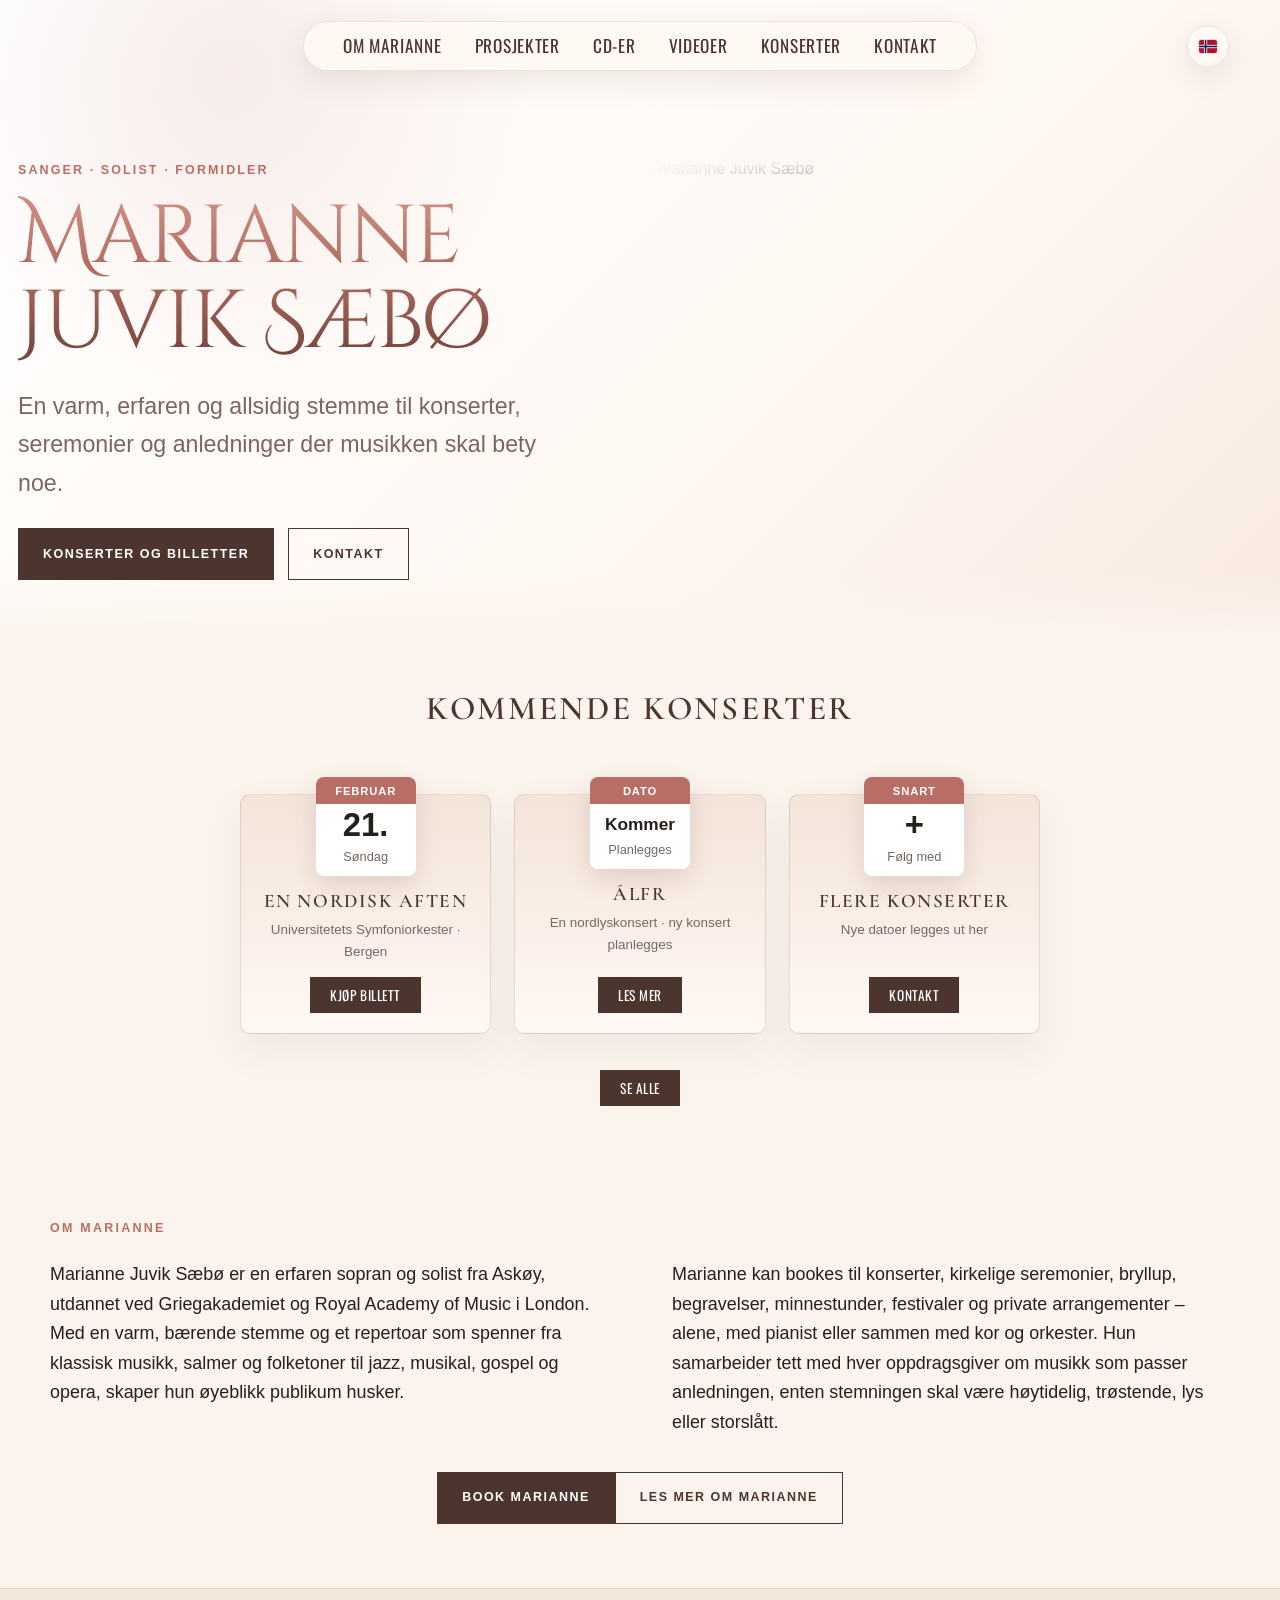
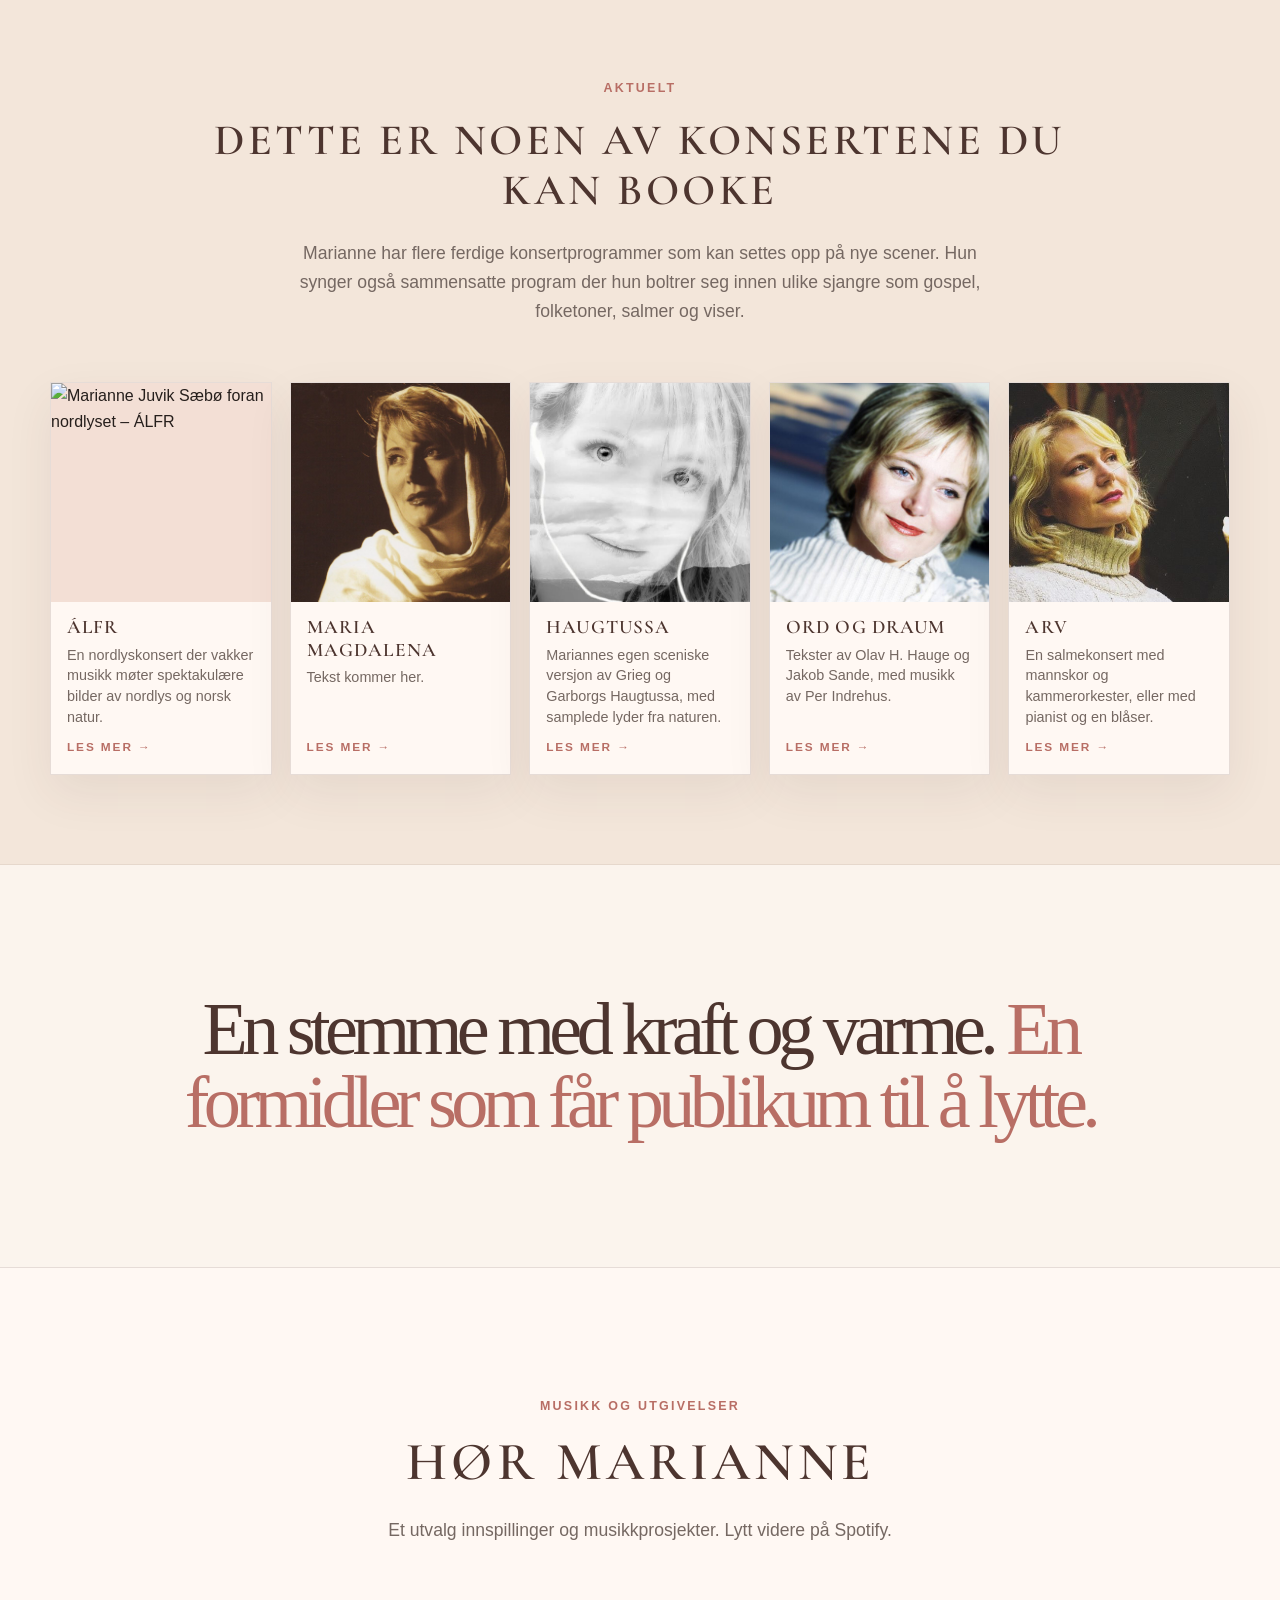
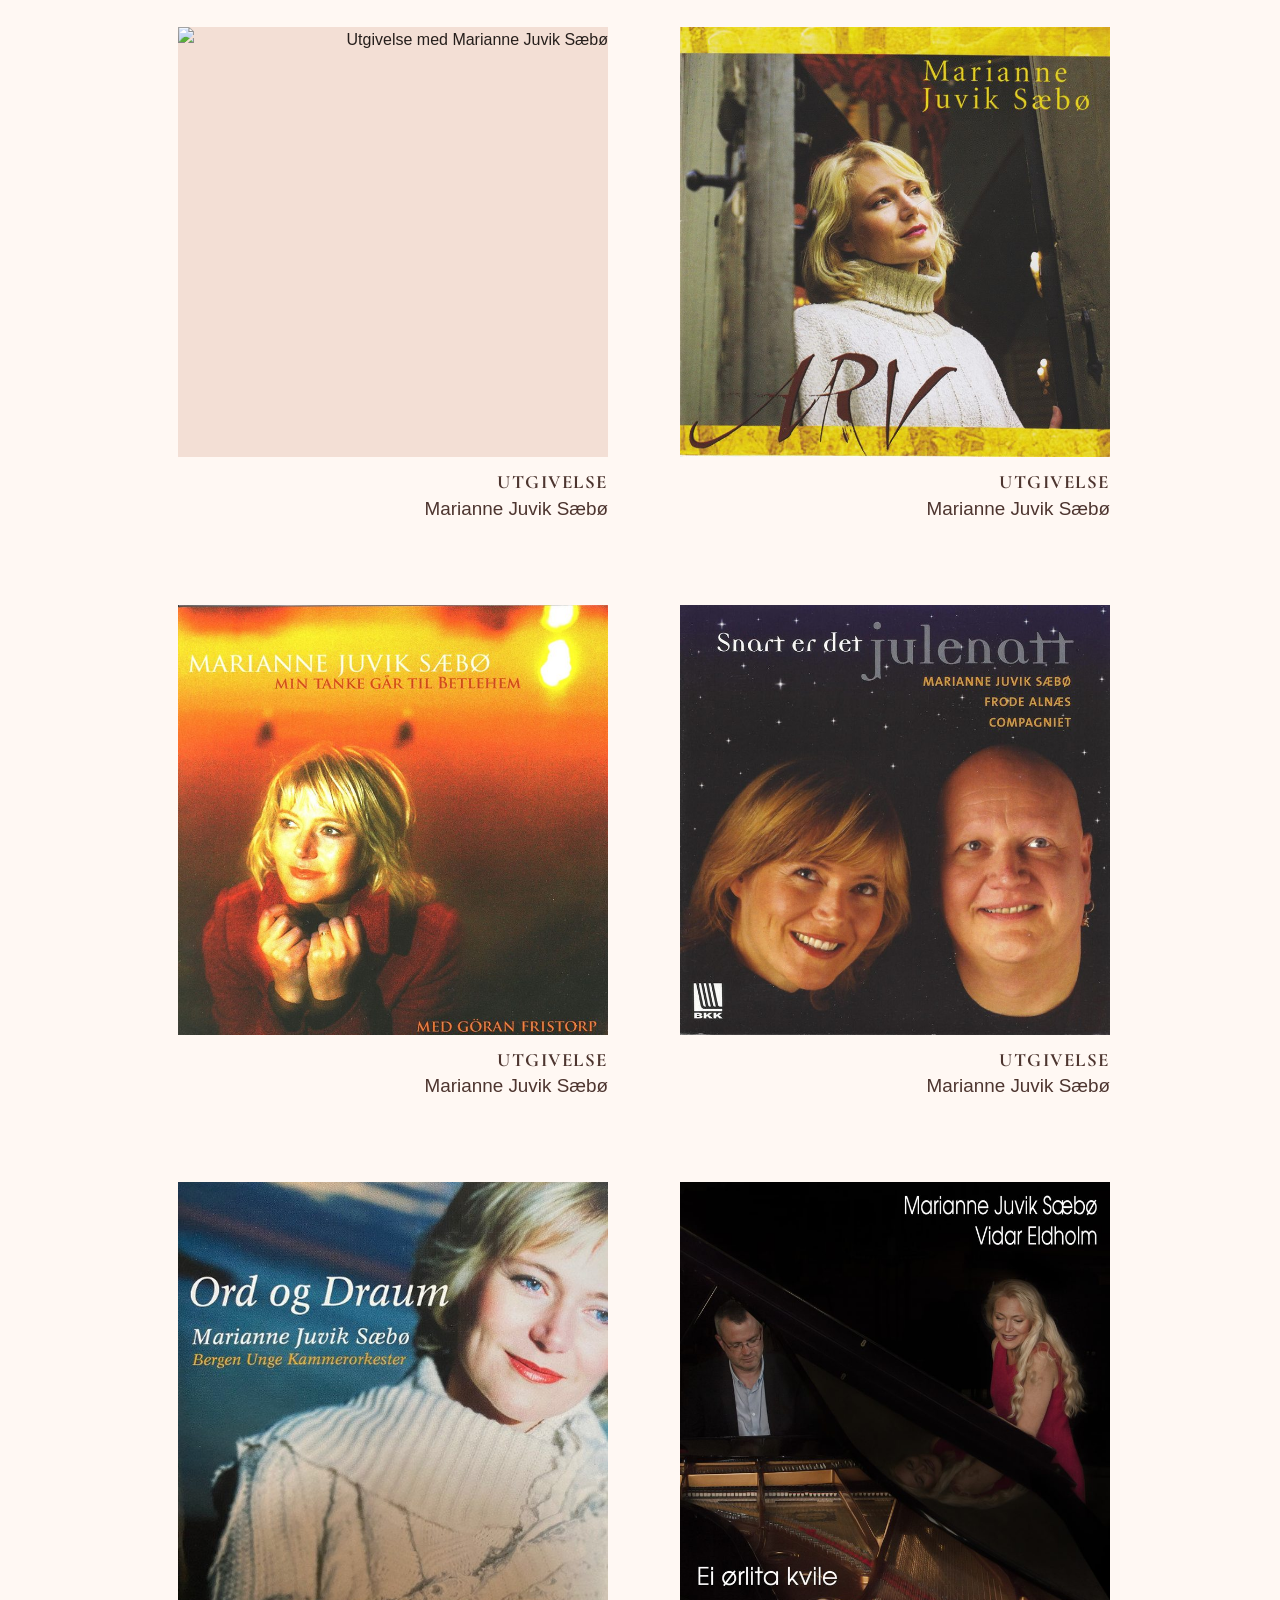
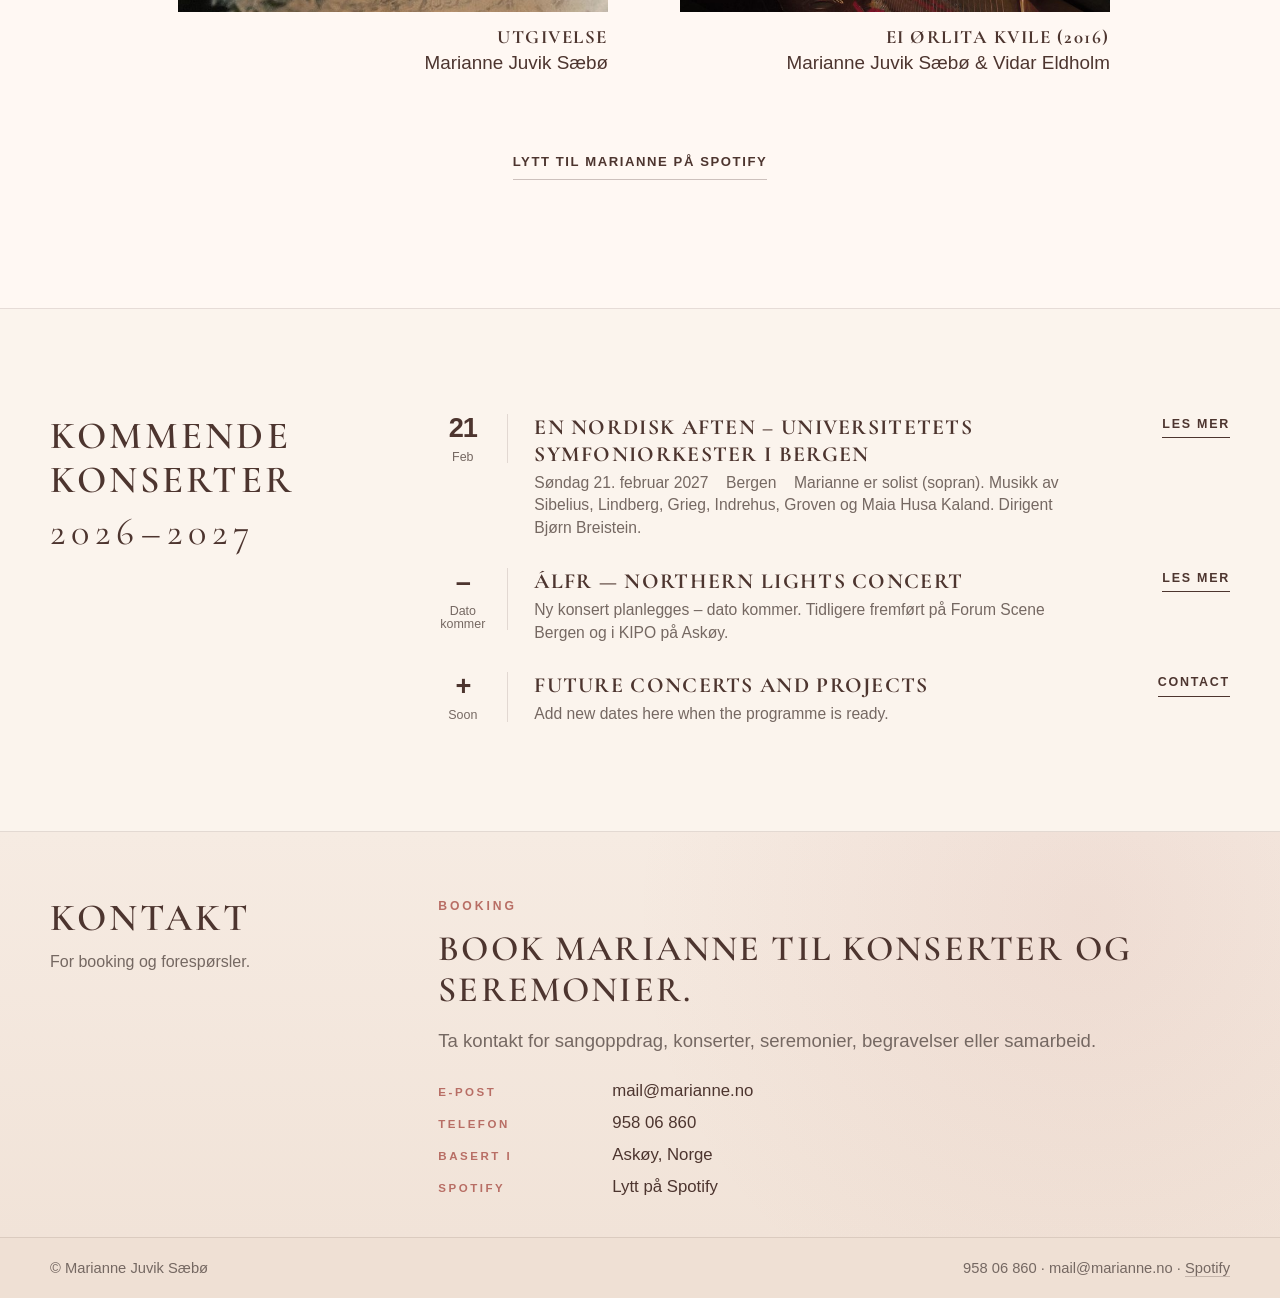
==== index.html @ 9107b919 "Litt tykkere overskrifter Co-Authored-By: Claude Opus 5.5 <noreply@anthropic.com>" ====
<!doctype html>

<html lang="no">
<head>
  <meta charset="utf-8">
  <meta name="viewport" content="width=device-width, initial-scale=1">
  <title>Marianne Juvik Sæbø | Sanger og solist</title>
  <meta name="description" content="Marianne Juvik Sæbø – sanger, solist og formidler. Book Marianne til konsert, seremoni, bryllup, minnestund, festival og høytidelige arrangementer.">
  <link rel="canonical" href="https://camillasharkestad.github.io/nordlyskonsert-main/">
  <link rel="icon" href="favicon.svg?v=2" type="image/svg+xml">
  <link rel="apple-touch-icon" href="https://res.cloudinary.com/ddr47lhck/image/upload/c_thumb,g_face,z_0.8,w_180,h_180,f_png/v1781169224/marianne_skwzxk.png">

  <meta property="og:type" content="website">
  <meta property="og:site_name" content="Marianne Juvik Sæbø">
  <meta property="og:locale" content="nb_NO">
  <meta property="og:title" content="Marianne Juvik Sæbø | Sanger og solist">
  <meta property="og:description" content="Sanger, solist og formidler. Book Marianne til konsert, seremoni, bryllup, minnestund, festival og høytidelige arrangementer.">
  <meta property="og:url" content="https://camillasharkestad.github.io/nordlyskonsert-main/">
  <meta property="og:image" content="https://res.cloudinary.com/ddr47lhck/image/upload/c_fill,g_face,w_1200,h_630,f_jpg,q_auto/v1781169224/marianne_skwzxk.png">
  <meta property="og:image:width" content="1200">
  <meta property="og:image:height" content="630">
  <meta property="og:image:alt" content="Marianne Juvik Sæbø">
  <meta name="twitter:card" content="summary_large_image">
  <meta name="twitter:title" content="Marianne Juvik Sæbø | Sanger og solist">
  <meta name="twitter:description" content="Sanger, solist og formidler. Book Marianne til konsert, seremoni, bryllup, minnestund, festival og høytidelige arrangementer.">
  <meta name="twitter:image" content="https://res.cloudinary.com/ddr47lhck/image/upload/c_fill,g_face,w_1200,h_630,f_jpg,q_auto/v1781169224/marianne_skwzxk.png">

  <link rel="preconnect" href="https://fonts.googleapis.com">
  <link rel="preconnect" href="https://fonts.gstatic.com" crossorigin>
  <link href="https://fonts.googleapis.com/css2?family=Cinzel+Decorative:wght@400;700&family=Cormorant+Garamond:wght@600;700&family=Oswald:wght@400;500&display=swap" rel="stylesheet">
  <link rel="stylesheet" href="om-marianne.css?v=20261017b">

  <script>
    try {
      if (sessionStorage.getItem("splash-seen")) {
        document.documentElement.classList.add("no-splash");
      } else {
        sessionStorage.setItem("splash-seen", "1");
      }
    } catch (error) {}
  </script>
</head>

<body>
  <div class="splash" aria-hidden="true">
    <div class="splash-inner">
      <div class="splash-name">Marianne Juvik Sæbø</div>
      <span class="splash-line"></span>
      <div class="splash-sub" data-i18n="splash.sub">Offisiell nettside</div>
    </div>
  </div>
  <header class="site-header">
    <input type="checkbox" id="menu-toggle" class="menu-toggle">

    <label for="menu-toggle" class="menu-button" aria-label="Åpne og lukk meny" data-i18n-attr="aria-label:menu.label">
      <span></span>
      <span></span>
      <span></span>
    </label>

    <a href="#om-marianne" class="mobile-logo">Marianne</a>
    <a href="#om-marianne" class="brand">Marianne Juvik Sæbø</a>

    <nav class="site-nav" aria-label="Hovedmeny">
      <a href="om-marianne.html" data-i18n="nav.about">Om Marianne</a>
      <a href="prosjekter.html" data-i18n="nav.projects">Prosjekter</a>
      <a href="#cd" data-i18n="nav.cds">CD-er</a>
      <a href="om-marianne.html#video" data-i18n="nav.videos">Videoer</a>
      <a href="#konserter" data-i18n="nav.concerts">Konserter</a>
      <a href="#booking" data-i18n="nav.contact">Kontakt</a>
      <div class="lang-switch" data-lang-switch></div>
    </nav>
  </header>

  <main>
    <section class="hero" id="om-marianne" aria-label="Banner med Marianne Juvik Sæbø">
      <div class="hero-inner">
        <div class="hero-content">
          <div class="eyebrow" data-i18n="hero.kicker">Sanger · solist · formidler</div>

      <h1>Marianne Juvik Sæbø</h1>

      <p class="hero-lead" data-i18n="hero.lead">
        En varm, erfaren og allsidig stemme til konserter, seremonier og anledninger der musikken skal bety noe.
      </p>

      <div class="hero-actions">
        <a class="button primary" href="#konserter" data-i18n="hero.cta1">Konserter og billetter</a>
        <a class="button" href="#booking" data-i18n="hero.cta2">Kontakt</a>
      </div>
    </div>

    <div class="hero-image hero-image-banner">
      <img
        src="https://res.cloudinary.com/ddr47lhck/image/upload/f_auto,q_auto,w_1400/v1781169224/marianne_skwzxk.png"
        width="1400"
        height="932"
        fetchpriority="high"
        alt="Marianne Juvik Sæbø">
    </div>
  </div>
</section>

<section class="upcoming" id="kommende" aria-labelledby="upcoming-title">
  <div class="wrap">
    <h2 class="upcoming-title" id="upcoming-title" data-i18n="upcoming.title">Kommende konserter</h2>

    <div class="upcoming-grid">
      <article class="upcoming-card">
        <div class="upcoming-date">
          <span class="upcoming-month" data-i18n="upcoming.c1.month">Februar</span>
          <span class="upcoming-day">21.</span>
          <span class="upcoming-weekday" data-i18n="upcoming.c1.weekday">Søndag</span>
        </div>
        <h3 data-i18n="upcoming.c1.title">En nordisk aften</h3>
        <p data-i18n="upcoming.c1.place">Universitetets Symfoniorkester · Bergen</p>
        <a class="upcoming-button" href="https://www.uso-bergen.no/usoMainP.htm" target="_blank" rel="noopener" data-i18n="upcoming.c1.cta">Kjøp billett</a>
      </article>

      <article class="upcoming-card">
        <div class="upcoming-date">
          <span class="upcoming-month" data-i18n="upcoming.c2.month">Dato</span>
          <span class="upcoming-day upcoming-day-text" data-i18n="upcoming.c2.day">Kommer</span>
          <span class="upcoming-weekday" data-i18n="upcoming.c2.weekday">Planlegges</span>
        </div>
        <h3>ÁLFR</h3>
        <p data-i18n="upcoming.c2.place">En nordlyskonsert · ny konsert planlegges</p>
        <a class="upcoming-button" href="alfr.html" data-i18n="upcoming.c2.cta">Les mer</a>
      </article>

      <article class="upcoming-card">
        <div class="upcoming-date">
          <span class="upcoming-month" data-i18n="upcoming.c3.month">Snart</span>
          <span class="upcoming-day">+</span>
          <span class="upcoming-weekday" data-i18n="upcoming.c3.weekday">Følg med</span>
        </div>
        <h3 data-i18n="upcoming.c3.title">Flere konserter</h3>
        <p data-i18n="upcoming.c3.place">Nye datoer legges ut her</p>
        <a class="upcoming-button" href="#booking" data-i18n="upcoming.c3.cta">Kontakt</a>
      </article>
    </div>

    <div class="upcoming-actions">
      <a class="upcoming-button" href="#konserter" data-i18n="upcoming.all">Se alle</a>
    </div>
  </div>
</section>

<section class="intro" id="om">
  <div class="wrap">
    <div class="section-label" data-i18n="intro.kicker">Om Marianne</div>

    <div class="intro-grid">
      <div class="intro-text">
        <p data-i18n="intro.p1">
          Marianne Juvik Sæbø er en erfaren sopran og solist fra Askøy, utdannet ved Griegakademiet og Royal Academy of Music i London. Med en varm, bærende stemme og et repertoar som spenner fra klassisk musikk, salmer og folketoner til jazz, musikal, gospel og opera, skaper hun øyeblikk publikum husker.
        </p>
      </div>

      <div class="intro-text">
        <p data-i18n="intro.p2">
          Marianne kan bookes til konserter, kirkelige seremonier, bryllup, begravelser, minnestunder, festivaler og private arrangementer – alene, med pianist eller sammen med kor og orkester. Hun samarbeider tett med hver oppdragsgiver om musikk som passer anledningen, enten stemningen skal være høytidelig, trøstende, lys eller storslått.
        </p>
      </div>
    </div>

    <div class="intro-actions">
      <a class="button primary" href="#booking" data-i18n="intro.cta1">Book Marianne</a>
      <a class="button" href="om-marianne.html" data-i18n="intro.cta2">Les mer om Marianne</a>
    </div>
  </div>
</section>

<section class="aktuelt" id="aktuelt">
  <div class="wrap">
    <div class="section-head program-head">
      <div class="section-label" data-i18n="aktuelt.kicker">Aktuelt</div>
      <h2 data-i18n="programs.title">Dette er noen av konsertene du kan booke</h2>
      <p class="section-subtitle" data-i18n="programs.lead">
        Marianne har flere ferdige konsertprogrammer som kan settes opp på nye scener. Hun synger også sammensatte program der hun boltrer seg innen ulike sjangre som gospel, folketoner, salmer og viser.
      </p>
    </div>

    <div class="program-grid">
      <a class="program-card" href="alfr.html">
        <img src="https://res.cloudinary.com/ddr47lhck/image/upload/f_auto,q_auto,c_fill,g_auto,w_800,h_800/v1781020486/marianne_nluage.jpg" width="800" height="800" loading="lazy" decoding="async" alt="Marianne Juvik Sæbø foran nordlyset – ÁLFR">
        <span class="program-card-body">
          <span class="program-card-title">ÁLFR</span>
          <span class="program-card-text" data-i18n="programs.alfr">En nordlyskonsert der vakker musikk møter spektakulære bilder av nordlys og norsk natur.</span>
          <span class="program-card-more" data-i18n="programs.more">Les mer</span>
        </span>
      </a>
      <a class="program-card" href="maria-magdalena.html">
        <img src="images/program/maria-magdalena.jpg" width="900" height="900" loading="lazy" decoding="async" alt="Marianne Juvik Sæbø – Maria Magdalena">
        <span class="program-card-body">
          <span class="program-card-title">Maria Magdalena</span>
          <span class="program-card-text" data-i18n="programs.mm">Tekst kommer her.</span>
          <span class="program-card-more" data-i18n="programs.more">Les mer</span>
        </span>
      </a>

      <a class="program-card" href="haugtussa.html">
        <img src="images/program/haugtussa.jpg" width="567" height="567" loading="lazy" decoding="async" alt="Marianne Juvik Sæbø – Haugtussa">
        <span class="program-card-body">
          <span class="program-card-title">Haugtussa</span>
          <span class="program-card-text" data-i18n="programs.ht">Mariannes egen sceniske versjon av Grieg og Garborgs Haugtussa, med samplede lyder fra naturen.</span>
          <span class="program-card-more" data-i18n="programs.more">Les mer</span>
        </span>
      </a>

      <a class="program-card" href="ord-og-draum.html">
        <img src="images/program/ord-og-draum.jpg" width="576" height="576" loading="lazy" decoding="async" alt="Marianne Juvik Sæbø – Ord og Draum">
        <span class="program-card-body">
          <span class="program-card-title">Ord og Draum</span>
          <span class="program-card-text" data-i18n="programs.od">Tekster av Olav H. Hauge og Jakob Sande, med musikk av Per Indrehus.</span>
          <span class="program-card-more" data-i18n="programs.more">Les mer</span>
        </span>
      </a>

      <a class="program-card" href="arv.html">
        <img src="images/program/arv.jpg" width="424" height="424" loading="lazy" decoding="async" alt="Marianne Juvik Sæbø – Arv">
        <span class="program-card-body">
          <span class="program-card-title">Arv</span>
          <span class="program-card-text" data-i18n="programs.arv">En salmekonsert med mannskor og kammerorkester, eller med pianist og en blåser.</span>
          <span class="program-card-more" data-i18n="programs.more">Les mer</span>
        </span>
      </a>
    </div>
  </div>
</section>

<section class="quote">
  <div class="wrap">
    <p class="quote-text scroll-fade" data-i18n="quote.text" data-i18n-html>
      En stemme med kraft og varme. <span>En formidler som får publikum til å lytte.</span>
    </p>
  </div>
</section>

<section class="music-section" id="musikk">
  <div class="wrap">
    <div class="section-head">
      <div class="section-label" data-i18n="music.kicker">Musikk og utgivelser</div>
      <h2 data-i18n="music.title">Hør Marianne</h2>
      <p class="section-subtitle" data-i18n="music.lead">
        Et utvalg innspillinger og musikkprosjekter. Lytt videre på Spotify.
      </p>
    </div>

    <div class="album-grid" id="cd">
      <article class="album-card">
        <img
          src="https://res.cloudinary.com/ddr47lhck/image/upload/f_auto,q_auto,w_800/v1781350875/1900x1900-000000-80-0-0_x64pbw.jpg"
          width="800"
          height="800"
          loading="lazy"
          decoding="async"
          alt="Utgivelse med Marianne Juvik Sæbø">
        <h3 data-i18n="album.title">Utgivelse</h3>
        <p>Marianne Juvik Sæbø</p>
      </article>


      <article class="album-card">
        <img
          src="images/album-arv.jpg"
          width="800"
          height="800"
          loading="lazy"
          decoding="async"
          alt="Utgivelse med Marianne Juvik Sæbø">
        <h3 data-i18n="album.title">Utgivelse</h3>
        <p>Marianne Juvik Sæbø</p>
      </article>

      <article class="album-card">
        <img
          src="images/album-min-tanke-gar-til-betlehem.jpg"
          width="800"
          height="800"
          loading="lazy"
          decoding="async"
          alt="Utgivelse med Marianne Juvik Sæbø">
        <h3 data-i18n="album.title">Utgivelse</h3>
        <p>Marianne Juvik Sæbø</p>
      </article>

      <article class="album-card">
        <img
          src="images/album-snart-er-det-julenatt.jpg"
          width="800"
          height="800"
          loading="lazy"
          decoding="async"
          alt="Utgivelse med Marianne Juvik Sæbø">
        <h3 data-i18n="album.title">Utgivelse</h3>
        <p>Marianne Juvik Sæbø</p>
      </article>

      <article class="album-card">
        <img
          src="images/album-ord-og-draum.jpg"
          width="590"
          height="599"
          loading="lazy"
          decoding="async"
          alt="Utgivelse med Marianne Juvik Sæbø">
        <h3 data-i18n="album.title">Utgivelse</h3>
        <p>Marianne Juvik Sæbø</p>
      </article>

      <article class="album-card">
        <img
          src="images/album-ei-orlita-kvile.jpg"
          width="800"
          height="800"
          loading="lazy"
          decoding="async"
          alt="Albumomslag: Ei ørlita kvile – Marianne Juvik Sæbø og Vidar Eldholm">
        <h3>Ei ørlita kvile (2016)</h3>
        <p>Marianne Juvik Sæbø &amp; Vidar Eldholm</p>
      </article>
    </div>

    <div class="music-actions">
      <a class="listen-link" href="https://open.spotify.com/artist/4wa090fi4INwSp9NUM6Z8h" target="_blank" rel="noopener" data-i18n="music.cta">
        Lytt til Marianne på Spotify
      </a>
    </div>
  </div>
</section>

<section class="concerts" id="konserter">
  <div class="wrap concerts-layout">
    <div class="concerts-heading">
      <h2 data-i18n="concerts.title" data-i18n-html>
        Kommende konserter
        <span>2026–2027</span>
      </h2>
    </div>

    <div class="event-list" aria-label="Konsertliste">
      <article class="event-item">
        <div class="event-date-box">
          <span>21</span>
          <small data-i18n="event3.month">Feb</small>
        </div>

        <div class="event-info">
          <h3 data-i18n="event3.title">En nordisk aften – Universitetets Symfoniorkester i Bergen</h3>
          <p data-i18n="event3.p" data-i18n-html>Søndag 21. februar 2027 &nbsp;&nbsp; Bergen &nbsp;&nbsp; Marianne er solist (sopran). Musikk av Sibelius, Lindberg, Grieg, Indrehus, Groven og Maia Husa Kaland. Dirigent Bjørn Breistein.</p>
        </div>

        <a href="https://www.uso-bergen.no/usoMainP.htm" target="_blank" rel="noopener" class="event-link" data-i18n="event3.cta">Les mer</a>
      </article>

      <article class="event-item">
        <div class="event-date-box">
          <span>–</span>
          <small data-i18n="event1.month">Dato kommer</small>
        </div>

        <div class="event-info">
          <h3 data-i18n="event1.title">ÁLFR — Northern Lights Concert</h3>
          <p data-i18n="event1.p" data-i18n-html>Ny konsert planlegges – dato kommer. Tidligere fremført på Forum Scene Bergen og i KIPO på Askøy.</p>
        </div>

        <a href="alfr.html" class="event-link" data-i18n="event1.cta">Les mer</a>
      </article>

      <article class="event-item">
        <div class="event-date-box">
          <span>+</span>
          <small data-i18n="event2.month">Soon</small>
        </div>

        <div class="event-info">
          <h3 data-i18n="event2.title">Future concerts and projects</h3>
          <p data-i18n="event2.p">Add new dates here when the programme is ready.</p>
        </div>

        <a href="#booking" class="event-link" data-i18n="event2.cta">Contact</a>
      </article>
    </div>
  </div>
</section>

<section class="contact" id="booking">
  <div class="wrap contact-grid">
    <div class="contact-side">
      <h2 data-i18n="contact.title">Kontakt</h2>
      <p data-i18n="contact.p">
        For booking og forespørsler.
      </p>
    </div>

    <div class="contact-main">
      <div class="contact-label" data-i18n="contact.label">Booking</div>

      <h3 data-i18n="contact.h3">
        Book Marianne til konserter og seremonier.
      </h3>

      <p data-i18n="contact.lead">
        Ta kontakt for sangoppdrag, konserter, seremonier, begravelser eller samarbeid.
      </p>

      <div class="contact-info">
        <div class="contact-row">
          <span data-i18n="contact.email">E-post</span>
          <a href="mailto:mail@marianne.no">mail@marianne.no</a>
        </div>

        <div class="contact-row">
          <span data-i18n="contact.phone">Telefon</span>
          <a href="tel:+4795806860">958 06 860</a>
        </div>

        <div class="contact-row">
          <span data-i18n="contact.based">Basert i</span>
          <strong data-i18n="contact.basedValue">Askøy, Norge</strong>
        </div>

        <div class="contact-row">
          <span>Spotify</span>
          <a href="https://open.spotify.com/artist/4wa090fi4INwSp9NUM6Z8h" target="_blank" rel="noopener" data-i18n="contact.spotifyLink">
            Lytt på Spotify
          </a>
        </div>
      </div>
    </div>
  </div>
</section>

  </main>

  <footer>
    <div class="wrap footer-inner">
      <div>© Marianne Juvik Sæbø</div>
      <div>
        958 06 860 · mail@marianne.no ·
        <a href="https://open.spotify.com/artist/4wa090fi4INwSp9NUM6Z8h" target="_blank" rel="noopener">Spotify</a>
      </div>
    </div>
  </footer>

  <script>
    var fadeObserver = new IntersectionObserver(function (entries) {
      entries.forEach(function (entry) {
        if (entry.isIntersecting) {
          entry.target.classList.add("is-visible");
        }
      });
    }, {
      threshold: 0.35
    });

    document.querySelectorAll(".scroll-fade").forEach(function (element) {
      fadeObserver.observe(element);
    });

    var menuToggle = document.getElementById("menu-toggle");
    var menuLinks = document.querySelectorAll(".site-nav a");

    menuLinks.forEach(function (link) {
      link.addEventListener("click", function () {
        menuToggle.checked = false;
      });
    });

    document.addEventListener("keydown", function (event) {
      if (event.key === "Escape") {
        menuToggle.checked = false;
      }
    });
  </script>
  <script src="effects.js?v=20261017b"></script>
  <script src="lang-om-marianne.js?v=20261017b"></script>
  <script src="i18n.js?v=20261017b"></script>

</body>
</html>
---- om-marianne.css ----
/* Stilark for om-marianne.html */

:root {
  --bg: #fbf4ed;
  --cream: #fff8f3;
  --white: #ffffff;
  --rose: #b86e65;
  --rose-light: #e7b9ae;
  --brown: #4d352f;
  --brown-soft: #7c665e;
  --text: #261f1c;
  --muted: #756862;
  --line: rgba(77, 53, 47, 0.14);
  --max: 1180px;
}

* {
  box-sizing: border-box;
}

html {
  scroll-behavior: smooth;
}

body {
  margin: 0;
  font-family: Arial, Helvetica, sans-serif;
  background: var(--bg);
  color: var(--text);
  line-height: 1.65;
}

img {
  display: block;
  max-width: 100%;
}

a {
  color: inherit;
  text-decoration: none;
}

.wrap {
  width: min(var(--max), calc(100% - 36px));
  margin: 0 auto;
}

.menu-toggle {
  display: none;
}

[id] {
  scroll-margin-top: 90px;
}

@media (min-width: 1201px) {
  .site-header {
    position: sticky;
    top: 0;
    z-index: 1000;
    display: flex;
    align-items: center;
    justify-content: space-between;
    gap: 24px;
    height: 76px;
    padding: 0 clamp(22px, 4vw, 64px);
    background: rgba(251, 244, 237, 0.92);
    backdrop-filter: blur(14px);
    -webkit-backdrop-filter: blur(14px);
    border-bottom: 1px solid var(--line);
  }

  .menu-button,
  .mobile-logo {
    display: none;
  }

  .brand {
    font-family: Georgia, "Times New Roman", serif;
    font-size: clamp(1.15rem, 1.8vw, 1.4rem);
    letter-spacing: -0.03em;
    color: var(--brown);
    white-space: nowrap;
  }

  .brand:hover {
    color: var(--rose);
  }

  /* Menyen: samme kompakte størrelse som på ÁLFR-siden, uten ramme */
  .site-nav {
    display: flex;
    align-items: center;
    gap: 22px;
    margin-left: auto;
    padding: 12px 0;
  }

  .site-nav .lang-current {
    padding: 0;
  }

  .site-nav a {
    color: var(--brown);
    font-size: 0.78rem;
    line-height: 1;
    letter-spacing: 1.7px;
    text-transform: uppercase;
    font-weight: 800;
    white-space: nowrap;
    transition: color 0.2s ease, background 0.2s ease;
  }

  .site-nav a:hover {
    color: var(--rose);
  }

  .site-nav .nav-alfr {
    color: var(--rose);
  }

  .site-nav .nav-alfr:hover {
    color: var(--brown);
  }

}

.hero {
  position: relative;
  overflow: hidden;
  background:
    radial-gradient(circle at 18% 12%, rgba(184, 110, 101, 0.12), transparent 26%),
    linear-gradient(135deg, #ffffff 0%, #fff8f3 58%, #f8e9e1 100%);
}

.hero::after {
  content: "";
  position: absolute;
  left: 0;
  right: 0;
  bottom: -1px;
  height: 70px;
  background: linear-gradient(180deg, rgba(251,244,237,0), var(--bg));
  pointer-events: none;
  z-index: 1;
}

.hero-inner {
  position: relative;
  z-index: 2;
  width: min(1380px, calc(100% - 36px));
  margin: 0 auto;
  display: grid;
  grid-template-columns: 0.95fr 1.05fr;
  align-items: start;
  gap: clamp(28px, 5vw, 78px);
  padding: clamp(34px, 5vw, 72px) 0 0;
}

.hero-content {
  padding-top: 0;
  padding-bottom: clamp(36px, 5vw, 60px);
}

.eyebrow {
  display: inline-flex;
  margin-bottom: 14px;
  color: var(--rose);
  font-size: 0.78rem;
  letter-spacing: 0.17em;
  text-transform: uppercase;
  font-weight: 900;
}

h1 {
  margin: 0;
  max-width: 720px;
  font-family: Georgia, "Times New Roman", serif;
  font-size: clamp(4rem, 8vw, 8.5rem);
  line-height: 0.9;
  font-weight: 400;
  letter-spacing: -0.08em;
  color: var(--brown);
}

.hero-lead {
  margin: 22px 0 0;
  max-width: 590px;
  color: var(--brown-soft);
  font-size: clamp(1.16rem, 2vw, 1.45rem);
}

.hero-actions {
  display: flex;
  flex-wrap: wrap;
  gap: 14px;
  margin-top: 26px;
}

.button {
  display: inline-flex;
  align-items: center;
  justify-content: center;
  min-height: 52px;
  padding: 0 24px;
  border-radius: 0;
  border: 1px solid var(--brown);
  color: var(--brown);
  font-size: 0.78rem;
  letter-spacing: 0.12em;
  text-transform: uppercase;
  font-weight: 900;
  transition: 0.2s ease;
}

.button.primary {
  background: var(--brown);
  color: var(--white);
}

.button:hover {
  transform: translateY(-2px);
  background: var(--rose);
  border-color: var(--rose);
  color: var(--white);
}

.hero-image {
  display: flex;
  justify-content: flex-end;
  align-items: flex-start;
  align-self: start;
  margin-bottom: -12px;
}

.hero-image img {
  width: min(100%, 760px);
  height: auto;
  object-fit: contain;
  object-position: center top;
  /* Toner ut hvite kanter mot bakgrunnen: venstre, hoyre og topp. Bunnen beholdes skarp. */
  -webkit-mask-image:
    linear-gradient(to right, transparent 0%, #000 24%, #000 72%, transparent 100%),
    linear-gradient(to bottom, transparent 0%, #000 16%);
  mask-image:
    linear-gradient(to right, transparent 0%, #000 24%, #000 72%, transparent 100%),
    linear-gradient(to bottom, transparent 0%, #000 16%);
  -webkit-mask-composite: source-in;
  mask-composite: intersect;
}

.intro {
  padding: clamp(32px, 4vw, 56px) 0 clamp(40px, 5vw, 64px);
  background: var(--bg);
}

.intro-grid {
  display: grid;
  grid-template-columns: 1fr 1fr;
  gap: clamp(28px, 5vw, 64px);
  align-items: start;
}

.intro .section-label {
  margin-bottom: 22px;
}

.intro-actions {
  display: flex;
  justify-content: center;
  margin-top: 34px;
}

.intro-title {
  margin: 0;
  font-family: Georgia, "Times New Roman", serif;
  color: var(--brown);
  font-size: clamp(2.8rem, 5.8vw, 6.2rem);
  line-height: 0.94;
  letter-spacing: -0.075em;
  font-weight: 400;
}

.intro-text {
  color: var(--text);
  font-size: 1.12rem;
  max-width: 620px;
}

/* ---------- Aktuelt: ÁLFR ---------- */

.aktuelt {
  padding: clamp(28px, 4vw, 48px) 0 clamp(48px, 6vw, 80px);
  background: var(--bg);
}

.aktuelt-card {
  display: grid;
  grid-template-columns: 1.05fr 1fr;
  gap: clamp(26px, 4vw, 56px);
  align-items: center;
  padding: clamp(22px, 3vw, 40px);
  border-radius: 34px;
  background:
    radial-gradient(circle at 82% 18%, rgba(177, 128, 255, 0.34), transparent 42%),
    radial-gradient(circle at 8% 92%, rgba(103, 243, 162, 0.12), transparent 36%),
    linear-gradient(135deg, #47306f 0%, #2a1d4d 55%, #1b1538 100%);
  color: #f4efff;
  box-shadow: 0 28px 70px rgba(43, 29, 80, 0.3);
}

.aktuelt-media img {
  width: 100%;
  height: 100%;
  aspect-ratio: 4 / 3;
  object-fit: cover;
  object-position: 74% 50%;
  border-radius: 22px;
}

.aktuelt-label {
  display: inline-flex;
  align-items: center;
  gap: 10px;
  margin-bottom: 16px;
  padding: 8px 14px;
  border-radius: 999px;
  background: #8a63d9;
  color: #ffffff;
  font-size: 0.72rem;
  letter-spacing: 0.2em;
  text-transform: uppercase;
  font-weight: 900;
}

.aktuelt-copy h2 {
  color: #f4efff;
  font-size: clamp(2.2rem, 4.2vw, 3.8rem);
  line-height: 0.98;
}

.aktuelt-meta {
  margin: 14px 0 18px;
  color: #c9b3ff;
  font-size: 0.78rem;
  letter-spacing: 0.18em;
  text-transform: uppercase;
  font-weight: 900;
}

.aktuelt-copy p {
  color: rgba(244, 239, 255, 0.84);
  font-size: 1.04rem;
  margin: 0 0 16px;
}

.aktuelt-copy .hero-actions {
  margin-top: 26px;
}

.button.light {
  background: #f4efff;
  border-color: #f4efff;
  color: #2a1d4d;
}

.button.ghost-light {
  border-color: rgba(244, 239, 255, 0.5);
  color: #f4efff;
}

.button.light:hover,
.button.ghost-light:hover {
  background: #8a63d9;
  border-color: #8a63d9;
  color: #ffffff;
}

.intro-text p:first-child {
  margin-top: 0;
}

.intro-text p:last-child {
  margin-bottom: 0;
}

.section-head {
  text-align: center;
  max-width: 880px;
  margin: 0 auto clamp(50px, 7vw, 82px);
}

.section-label {
  color: var(--rose);
  font-size: 0.78rem;
  letter-spacing: 0.18em;
  text-transform: uppercase;
  font-weight: 900;
  margin-bottom: 16px;
}

h2 {
  margin: 0;
  font-family: Georgia, "Times New Roman", serif;
  color: var(--brown);
  font-size: clamp(2.8rem, 7vw, 6.6rem);
  line-height: 0.95;
  letter-spacing: -0.075em;
  font-weight: 400;
}

.section-subtitle {
  margin: 24px auto 0;
  max-width: 700px;
  color: var(--muted);
  font-size: 1.1rem;
}

.history {
  padding: clamp(56px, 7vw, 96px) 0;
  background:
    linear-gradient(180deg, var(--bg) 0%, #fff8f3 48%, var(--bg) 100%);
  border-bottom: 1px solid var(--line);
}

.story-list {
  display: grid;
  gap: clamp(56px, 8vw, 110px);
}

.story {
  display: grid;
  grid-template-columns: 1fr 1fr;
  gap: clamp(30px, 6vw, 82px);
  align-items: center;
}

.story:nth-child(even) .story-media {
  order: 2;
}

.story-media {
  position: relative;
  min-height: 430px;
  background:
    linear-gradient(135deg, #f4ded7, #fff8f3);
  border-radius: 34px;
  overflow: hidden;
  display: grid;
  place-items: center;
  color: var(--brown-soft);
  text-align: center;
  padding: 32px;
}

.story-media img {
  width: 100%;
  height: 100%;
  min-height: 430px;
  object-fit: cover;
  border-radius: 0;
}

.story-media.image-clean {
  min-height: 0;
  background: transparent;
  border-radius: 0;
  padding: 0;
  overflow: visible;
  display: block;
}

.story-media.image-clean img {
  width: 100%;
  height: auto;
  min-height: 0;
  object-fit: contain;
  border-radius: 0;
}

/* Bilde som fyller hele høyden av tekstkolonnen ved siden av */
.story-media.image-clean.image-fill {
  position: relative;
  align-self: center;
  aspect-ratio: 4 / 3;
  width: min(100%, 520px);
  margin: 0 auto;
  overflow: hidden;
  border-radius: 0;
}

.story-media.image-clean.image-fill img {
  position: absolute;
  inset: 0;
  width: 100%;
  height: 100%;
  object-fit: cover;
  object-position: 74% 50%;
}

.placeholder-text {
  font-size: 0.85rem;
  text-transform: uppercase;
  letter-spacing: 0.12em;
  font-weight: 900;
  color: var(--rose);
}

.story-badge {
  position: absolute;
  left: 18px;
  top: 18px;
  background: rgba(255, 250, 246, 0.86);
  border-radius: 999px;
  padding: 10px 15px;
  color: var(--brown);
  font-size: 0.72rem;
  letter-spacing: 0.12em;
  text-transform: uppercase;
  font-weight: 900;
  backdrop-filter: blur(10px);
}

.story-copy h3 {
  margin: 0 0 22px;
  font-family: Georgia, "Times New Roman", serif;
  color: var(--brown);
  font-size: clamp(2rem, 4vw, 4rem);
  line-height: 0.98;
  letter-spacing: -0.06em;
  font-weight: 400;
}

.story-copy p {
  color: var(--muted);
  margin: 0 0 18px;
  font-size: 1.05rem;
}

.story-copy p:last-child {
  margin-bottom: 0;
}

.story-copy .button {
  margin-top: 26px;
}

.quote {
  padding: clamp(70px, 10vw, 130px) 0;
  background: var(--bg);
  overflow: hidden;
}

.quote-text {
  margin: 0 auto;
  max-width: 980px;
  text-align: center;
  font-family: Georgia, "Times New Roman", serif;
  color: var(--brown);
  font-size: clamp(2.3rem, 5.8vw, 6rem);
  line-height: 0.98;
  letter-spacing: -0.075em;
}

.quote-text span {
  color: var(--rose);
}

.scroll-fade {
  opacity: 0;
  transform: translateY(28px);
  filter: blur(8px);
  transition:
    opacity 1.2s ease,
    transform 1.2s ease,
    filter 1.2s ease;
  will-change: opacity, transform, filter;
}

.scroll-fade.is-visible {
  opacity: 1;
  transform: translateY(0);
  filter: blur(0);
}

.gallery-section {
  padding: clamp(64px, 9vw, 105px) 0;
  background: var(--bg);
  border-top: 1px solid var(--line);
}

.gallery-grid {
  display: grid;
  grid-template-columns: repeat(3, 1fr);
  gap: 18px;
}

.gallery-item {
  margin: 0;
}

.gallery-item img {
  width: 100%;
  height: auto;
  aspect-ratio: 4 / 3;
  object-fit: cover;
  border-radius: 22px;
  background: #f3dfd5;
}

.gallery-item img.pos-top {
  object-position: center 8%;
}

.gallery-item figcaption {
  margin-top: 10px;
  color: var(--muted);
  font-size: 0.9rem;
  line-height: 1.4;
}

.music-section {
  padding: clamp(72px, 10vw, 140px) 0;
  background: #fff8f3;
  border-top: 1px solid var(--line);
  border-bottom: 1px solid var(--line);
}

.album-grid {
  width: min(940px, 100%);
  margin: 0 auto;
  display: grid;
  grid-template-columns: repeat(2, 1fr);
  column-gap: clamp(30px, 5vw, 64px);
  row-gap: clamp(54px, 7vw, 84px);
}

.album-card {
  text-align: right;
}

.album-card img {
  width: 100%;
  max-width: 430px;
  height: auto;
  aspect-ratio: 1 / 1;
  object-fit: cover;
  background: #f3dfd5;
  margin-left: auto;
}

.album-card h3 {
  margin: 14px 0 0;
  color: var(--brown);
  font-family: Arial, Helvetica, sans-serif;
  font-size: clamp(1rem, 1.5vw, 1.18rem);
  line-height: 1.25;
  letter-spacing: -0.02em;
  font-weight: 900;
  text-transform: uppercase;
}

.album-card p {
  margin: 2px 0 0;
  color: var(--brown);
  font-size: clamp(1rem, 1.5vw, 1.18rem);
  line-height: 1.25;
  font-weight: 400;
}

.music-actions {
  display: flex;
  justify-content: center;
  margin-top: clamp(46px, 7vw, 76px);
}

.listen-link {
  display: inline-flex;
  align-items: center;
  gap: 10px;
  color: var(--brown);
  font-size: 0.82rem;
  letter-spacing: 0.12em;
  text-transform: uppercase;
  font-weight: 900;
  border-bottom: 1px solid rgba(77, 53, 47, 0.28);
  padding-bottom: 6px;
  transition: 0.2s ease;
}

.listen-link:hover {
  color: var(--rose);
  border-color: var(--rose);
  transform: translateY(-2px);
}

.video-section {
  padding: clamp(72px, 10vw, 135px) 0;
  background: #fff8f3;
  border-bottom: 1px solid var(--line);
}

.video-grid {
  display: grid;
  grid-template-columns: repeat(2, 1fr);
  gap: 34px;
}

.video-frame {
  position: relative;
  width: 100%;
  aspect-ratio: 16 / 9;
  overflow: hidden;
  background: #f3dfd5;
  border-radius: 28px;
}

.video-frame iframe {
  position: absolute;
  inset: 0;
  width: 100%;
  height: 100%;
  border: 0;
}

.video-frame video {
  position: absolute;
  inset: 0;
  width: 100%;
  height: 100%;
  display: block;
  object-fit: cover;
  background: #000;
}

.video-poster {
  position: absolute;
  inset: 0;
  width: 100%;
  height: 100%;
  margin: 0;
  padding: 0;
  border: 0;
  background: #2a1f1b;
  cursor: pointer;
  overflow: hidden;
}

.video-poster img {
  width: 100%;
  height: 100%;
  object-fit: cover;
  transition: transform 0.9s ease;
}

.video-poster::after {
  content: "";
  position: absolute;
  inset: 0;
  background:
    linear-gradient(180deg, rgba(38, 31, 28, 0) 45%, rgba(38, 31, 28, 0.55) 100%);
  transition: opacity 0.3s ease;
}

.video-play {
  position: absolute;
  left: 50%;
  top: 50%;
  width: 84px;
  height: 84px;
  transform: translate(-50%, -50%);
  border-radius: 999px;
  background: rgba(255, 250, 246, 0.94);
  box-shadow:
    0 18px 44px rgba(38, 31, 28, 0.35),
    0 0 0 10px rgba(255, 250, 246, 0.18);
  display: grid;
  place-items: center;
  z-index: 2;
  transition: transform 0.3s ease, background 0.3s ease, box-shadow 0.3s ease;
}

.video-play::before {
  content: "";
  width: 0;
  height: 0;
  margin-left: 6px;
  border-style: solid;
  border-width: 13px 0 13px 22px;
  border-color: transparent transparent transparent var(--rose);
  transition: border-color 0.3s ease;
}

.video-hint {
  position: absolute;
  left: 24px;
  bottom: 22px;
  z-index: 2;
  color: var(--white);
  font-size: 0.74rem;
  letter-spacing: 0.18em;
  text-transform: uppercase;
  font-weight: 900;
  opacity: 0.9;
}

.video-poster:focus-visible {
  outline: 3px solid var(--rose);
  outline-offset: 3px;
}

.video-frame.is-playing {
  background: #000;
}

.video-card h3 {
  margin: 20px 0 8px;
  color: var(--brown);
  font-family: Georgia, "Times New Roman", serif;
  font-size: 1.8rem;
  line-height: 1.05;
  letter-spacing: -0.045em;
  font-weight: 400;
}

.video-card p {
  margin: 0;
  color: var(--muted);
  font-size: 1rem;
}

.concerts {
  padding: clamp(64px, 9vw, 105px) 0;
  background: var(--bg);
  border-bottom: 1px solid var(--line);
}

.concerts-layout {
  display: grid;
  grid-template-columns: 0.55fr 1.45fr;
  gap: clamp(36px, 7vw, 88px);
  align-items: start;
}

.concerts-heading h2 {
  margin: 0;
  font-family: Arial, Helvetica, sans-serif;
  font-size: clamp(1.8rem, 3vw, 2.6rem);
  line-height: 1.15;
  letter-spacing: 0.03em;
  text-transform: uppercase;
  font-weight: 400;
  color: var(--brown);
}

.concerts-heading h2 span {
  display: block;
  margin-top: 8px;
  font-weight: 400;
  letter-spacing: 0.16em;
}

.event-list {
  display: grid;
  gap: 28px;
}

.event-item {
  display: grid;
  grid-template-columns: 70px minmax(0, 1fr) 140px;
  gap: 26px;
  align-items: start;
}

.event-date-box {
  padding-right: 20px;
  border-right: 1px solid var(--line);
  text-align: center;
  color: var(--brown);
  line-height: 1;
}

.event-date-box span {
  display: block;
  font-size: 1.7rem;
  font-weight: 900;
  letter-spacing: -0.04em;
}

.event-date-box small {
  display: block;
  margin-top: 10px;
  font-size: 0.78rem;
  color: var(--muted);
}

.event-info h3 {
  margin: 0 0 4px;
  font-size: clamp(1.05rem, 1.7vw, 1.28rem);
  line-height: 1.25;
  letter-spacing: -0.02em;
  text-transform: uppercase;
  font-weight: 900;
  color: var(--brown);
}

.event-info p {
  margin: 0;
  color: var(--muted);
  font-size: 0.98rem;
  line-height: 1.45;
}

.event-link {
  justify-self: end;
  align-self: start;
  padding-bottom: 3px;
  border-bottom: 1px solid currentColor;
  color: var(--brown);
  font-size: 0.78rem;
  font-weight: 900;
  letter-spacing: 0.14em;
  text-transform: uppercase;
  white-space: nowrap;
}

.event-link:hover {
  color: var(--rose);
}

.contact {
  padding: clamp(44px, 5vw, 64px) 0 clamp(28px, 3vw, 40px);
  background:
    radial-gradient(circle at 85% 20%, rgba(184, 110, 101, 0.10), transparent 40%),
    linear-gradient(180deg, #f6ebe2 0%, #f1e3d8 100%);
  border-top: 0;
}

.contact-grid {
  display: grid;
  grid-template-columns: 0.55fr 1.45fr;
  gap: clamp(36px, 7vw, 88px);
  align-items: start;
}

.contact-side h2 {
  margin: 0 0 10px;
  font-family: Arial, Helvetica, sans-serif;
  color: var(--brown);
  font-size: clamp(1.8rem, 3vw, 2.6rem);
  line-height: 1.15;
  letter-spacing: 0.03em;
  text-transform: uppercase;
  font-weight: 400;
}

.contact-side p {
  margin: 0;
  max-width: 230px;
  color: var(--muted);
  font-size: 1rem;
  line-height: 1.55;
}

.contact-label {
  margin-bottom: 12px;
  color: var(--rose);
  font-size: 0.76rem;
  letter-spacing: 0.24em;
  text-transform: uppercase;
  font-weight: 900;
}

.contact-main h3 {
  margin: 0;
  max-width: 760px;
  color: var(--brown);
  font-family: Georgia, "Times New Roman", serif;
  font-size: clamp(2rem, 3.4vw, 3.1rem);
  line-height: 1.02;
  letter-spacing: -0.05em;
  font-weight: 400;
}

.contact-main p {
  margin: 16px 0 24px;
  max-width: 680px;
  color: var(--muted);
  font-size: clamp(1.02rem, 1.5vw, 1.16rem);
  line-height: 1.6;
}

.contact-info {
  display: grid;
  gap: 10px;
  max-width: 720px;
  border-top: 0;
}

.contact-row {
  display: grid;
  grid-template-columns: 150px 1fr;
  gap: 24px;
  align-items: baseline;
  padding: 0;
  border-bottom: 0;
}

.contact-row span {
  color: var(--rose);
  font-size: 0.72rem;
  letter-spacing: 0.22em;
  text-transform: uppercase;
  font-weight: 900;
}

.contact-row a,
.contact-row strong {
  color: var(--brown);
  font-size: 1.05rem;
  line-height: 1.3;
  font-weight: 400;
  border-bottom: 0;
  text-decoration: none;
  box-shadow: none;
}

.contact-row a:hover {
  color: var(--rose);
  border-bottom: 0;
}

footer {
  border-top: 1px solid rgba(77, 53, 47, 0.12);
  padding: 18px 0;
  color: var(--muted);
  font-size: 0.92rem;
  background: #efe0d4;
}

.footer-inner {
  display: flex;
  justify-content: space-between;
  gap: 24px;
}

.footer-inner a {
  border-bottom: 1px solid rgba(117, 104, 98, 0.35);
}

.footer-inner a:hover {
  color: var(--rose);
  border-color: var(--rose);
}

@media (max-width: 980px) {
  .hero-inner {
    grid-template-columns: 1fr;
    gap: 0;
    padding-top: 20px;
  }

  .hero-content {
    order: 2;
    padding: 28px 0 56px;
  }

  .hero-image {
    order: 1;
    justify-content: center;
    margin-bottom: 0;
  }

  .hero-image img {
    width: min(100%, 620px);
  }

  .intro-grid,
  .story,
  .video-grid,
  .contact-grid,
  .concerts-layout,
  .aktuelt-card {
    grid-template-columns: 1fr;
  }

  .intro-grid {
    gap: 0;
  }

  .intro-text p:last-child {
    margin-bottom: 1em;
  }

  .aktuelt-card {
    border-radius: 26px;
  }

  .story:nth-child(even) .story-media {
    order: 0;
  }

  .story-media.image-clean.image-fill {
    width: 100%;
    aspect-ratio: 16 / 10;
    border-radius: 0;
  }

  .story-media.image-clean.image-fill img {
    object-position: 70% 50%;
  }

}

/* Mellomstore skjermer: samme størrelse, men bare flagget i språkvelgeren så alt får plass */
@media (min-width: 1201px) and (max-width: 1320px) {
  .site-header {
    padding: 0 28px;
  }

  .lang-current .lang-label {
    display: none;
  }
}

/* Språkvelger: knapp med nedtrekksliste og flagg */
.lang-switch {
  position: relative;
  display: inline-flex;
  align-items: center;
}

.lang-current {
  display: inline-flex;
  align-items: center;
  gap: 8px;
  margin: 0;
  padding: 6px 0;
  border: 0;
  border-radius: 999px;
  background: transparent;
  color: var(--brown);
  font-family: Arial, Helvetica, sans-serif;
  font-size: 0.78rem;
  font-weight: 900;
  letter-spacing: 0.14em;
  text-transform: uppercase;
  line-height: 1;
  cursor: pointer;
  transition: border-color 0.2s ease, color 0.2s ease;
}

.lang-current:hover,
.lang-current[aria-expanded="true"] {
  color: var(--rose);
}

.lang-current:focus-visible {
  outline: 2px solid var(--rose);
  outline-offset: 2px;
}

.lang-flag {
  display: inline-flex;
  flex: none;
  width: 18px;
  height: 13px;
  border-radius: 2px;
  overflow: hidden;
  box-shadow: 0 0 0 1px rgba(77, 53, 47, 0.14);
}

.lang-flag svg {
  display: block;
  width: 100%;
  height: 100%;
}

.lang-chevron {
  width: 7px;
  height: 7px;
  margin-left: 2px;
  border-right: 1.5px solid currentColor;
  border-bottom: 1.5px solid currentColor;
  transform: translateY(-2px) rotate(45deg);
}

.lang-list {
  position: absolute;
  top: calc(100% + 8px);
  right: 0;
  min-width: 180px;
  margin: 0;
  padding: 6px;
  list-style: none;
  background: #fffaf6;
  border: 1px solid var(--line);
  border-radius: 16px;
  box-shadow: 0 16px 40px rgba(77, 53, 47, 0.16);
  z-index: 1200;
}

.lang-list[hidden] {
  display: none;
}

.lang-option {
  display: flex;
  align-items: center;
  gap: 10px;
  width: 100%;
  margin: 0;
  padding: 9px 10px;
  border: 0;
  border-radius: 10px;
  background: transparent;
  color: var(--brown);
  font-family: Arial, Helvetica, sans-serif;
  font-size: 0.92rem;
  line-height: 1.2;
  text-align: left;
  cursor: pointer;
}

.lang-option:hover,
.lang-option:focus-visible,
.lang-option[aria-selected="true"] {
  background: rgba(184, 110, 101, 0.12);
  outline: none;
}

/* Topplinje med hamburgermeny (mobil og nettbrett) */
@media (max-width: 1200px) {
  .lang-switch {
    display: block;
    width: 100%;
    max-width: 620px;
    margin: 0 auto;
    border-bottom: 1px solid rgba(77, 53, 47, 0.1);
  }

  .lang-current {
    width: 100%;
    padding: 15px 0;
    justify-content: flex-start;
    font-size: 0.86rem;
    font-weight: 400;
    letter-spacing: 0.18em;
  }

  .lang-list {
    position: static;
    min-width: 0;
    padding: 0 0 10px;
    background: transparent;
    border: 0;
    border-radius: 0;
    box-shadow: none;
  }

  .lang-option {
    padding: 10px 8px;
    font-size: 0.86rem;
    letter-spacing: 0.1em;
  }

  .site-header {
    position: fixed;
    top: 0;
    left: 0;
    right: 0;
    z-index: 1000;
    display: flex;
    align-items: center;
    justify-content: center;
    height: 66px;
    padding: 0 18px;
    background: rgba(251, 244, 237, 0.94);
    backdrop-filter: blur(14px);
    border-bottom: 1px solid rgba(77, 53, 47, 0.12);
  }

  .mobile-logo {
    position: absolute;
    left: 50%;
    top: 50%;
    transform: translate(-50%, -50%);
    color: var(--brown);
    font-family: Arial, Helvetica, sans-serif;
    font-size: 0.88rem;
    font-weight: 400;
    letter-spacing: 0.36em;
    text-transform: uppercase;
    line-height: 1;
    white-space: nowrap;
  }

  .menu-button {
    position: absolute;
    left: 18px;
    top: 50%;
    z-index: 1002;
    width: 42px;
    height: 42px;
    transform: translateY(-50%);
    border: 0;
    display: grid;
    place-items: center;
    cursor: pointer;
    background: transparent;
  }

  .menu-button span {
    position: absolute;
    display: block;
    width: 24px;
    height: 1.5px;
    background: var(--brown);
    border-radius: 999px;
    transition: transform 0.24s ease, opacity 0.18s ease;
  }

  .menu-button span:nth-child(1) {
    transform: translateY(-7px);
  }

  .menu-button span:nth-child(2) {
    transform: translateY(0);
  }

  .menu-button span:nth-child(3) {
    transform: translateY(7px);
  }

  .site-nav {
    position: fixed;
    top: 66px;
    left: 0;
    right: 0;
    bottom: auto;
    z-index: 1001;
    width: 100%;
    min-height: calc(100vh - 66px);
    padding: 70px 28px 40px;
    background: #fffaf6;
    border-right: 0;
    box-shadow: none;
    display: flex;
    flex-direction: column;
    gap: 4px;
    transform: translateX(-104%);
    opacity: 0;
    pointer-events: none;
    transition: transform 0.28s ease, opacity 0.28s ease;
  }

  .site-nav a {
    max-width: 620px;
    width: 100%;
    margin: 0 auto;
    padding: 15px 0;
    color: var(--brown);
    font-family: Arial, Helvetica, sans-serif;
    font-size: 0.86rem;
    font-weight: 400;
    letter-spacing: 0.18em;
    text-transform: uppercase;
    border-bottom: 1px solid rgba(77, 53, 47, 0.1);
  }

  .site-nav a:hover {
    color: var(--rose);
  }

  .menu-toggle:checked ~ .site-nav {
    transform: translateX(0);
    opacity: 1;
    pointer-events: auto;
  }

  .menu-toggle:checked + .menu-button span:nth-child(1) {
    transform: translateY(0) rotate(45deg);
  }

  .menu-toggle:checked + .menu-button span:nth-child(2) {
    opacity: 0;
  }

  .menu-toggle:checked + .menu-button span:nth-child(3) {
    transform: translateY(0) rotate(-45deg);
  }

  .hero {
    padding-top: 66px;
  }

  .brand {
    display: none;
  }

  .site-nav .nav-alfr {
    color: var(--rose);
  }
}

@media (max-width: 760px) {
  .gallery-grid {
    grid-template-columns: repeat(2, 1fr);
    gap: 12px;
  }

  .gallery-item img {
    border-radius: 16px;
  }

  .gallery-item figcaption {
    font-size: 0.8rem;
  }

  .album-grid {
    width: 100%;
    grid-template-columns: repeat(2, 1fr);
    column-gap: 16px;
    row-gap: 34px;
  }

  .album-card {
    text-align: center;
  }

  .album-card img {
    max-width: 100%;
    margin-left: 0;
  }

  .album-card h3,
  .album-card p {
    font-size: 0.78rem;
    line-height: 1.25;
  }

  .event-item {
    grid-template-columns: 58px minmax(0, 1fr);
    gap: 18px;
  }

  .event-link {
    grid-column: 2;
    justify-self: start;
    margin-top: 4px;
  }
}

@media (max-width: 680px) {
  .wrap,
  .hero-inner {
    width: min(100% - 24px, 1380px);
  }

  .hero-actions {
    flex-direction: column;
  }

  .button {
    width: 100%;
  }

  .story-media {
    min-height: 300px;
    border-radius: 24px;
  }

  .story-media img {
    min-height: 300px;
  }

  .story-media.image-clean {
    min-height: 0;
    border-radius: 0;
  }

  .story-media.image-clean img {
    min-height: 0;
  }

  .video-frame {
    border-radius: 22px;
  }

  .video-play {
    width: 66px;
    height: 66px;
  }

  .video-play::before {
    border-width: 10px 0 10px 17px;
    margin-left: 4px;
  }

  .video-hint {
    left: 18px;
    bottom: 16px;
    font-size: 0.68rem;
  }

  .contact-row {
    grid-template-columns: 1fr;
    gap: 4px;
  }

  .footer-inner {
    flex-direction: column;
  }
}

@media (prefers-reduced-motion: reduce) {
  .video-poster img,
  .video-play,
  .video-play::before {
    transition: none;
  }

  .scroll-fade {
    opacity: 1;
    transform: none;
    filter: none;
    transition: none;
  }

  .site-nav,
  .menu-button span {
    transition: none;
  }
}
/* MOBIL: Marianne-bilde som ekte banner */
/* Mobil: Marianne-bildet som banner over teksten */
@media (max-width: 760px) {
  .hero {
    padding-top: 66px;
    background: var(--bg);
  }

  .hero::after {
    display: none;
  }

  .hero-inner {
    width: 100%;
    padding-top: 0;
  }

  .hero-image-banner {
    order: 1;
    width: 100%;
    height: 44vh;
    min-height: 340px;
    max-height: 440px;
    margin: 0;
    padding: 0;
    background-color: #ffffff;
    background-image: url("https://res.cloudinary.com/ddr47lhck/image/upload/f_auto,q_auto,w_1400/v1781169224/marianne_skwzxk.png");
    background-repeat: no-repeat;
    background-size: 118% auto;
    background-position: center top;
  }

  .hero-image-banner img {
    display: none;
  }

  .hero-content {
    order: 2;
    padding: 34px 24px 56px;
    background: linear-gradient(180deg, #ffffff 0%, #fbf4ed 18%, #fbf4ed 100%);
  }
}

/* ---------- Konsertprogrammer (forsiden) ---------- */

.program-head {
  margin-bottom: clamp(32px, 5vw, 56px);
}

.program-grid {
  display: grid;
  grid-template-columns: repeat(5, minmax(0, 1fr));
  gap: 18px;
}

.program-grid-small {
  grid-template-columns: repeat(4, minmax(0, 1fr));
}

.program-card {
  position: relative;
  display: flex;
  flex-direction: column;
  overflow: hidden;
  border-radius: 0;
  background: var(--cream);
  border: 1px solid var(--line);
  box-shadow: 0 18px 44px rgba(77, 53, 47, 0.08);
  transition: transform 0.2s ease, box-shadow 0.2s ease;
}

.program-card:hover,
.program-card:focus-visible {
  transform: translateY(-4px);
  box-shadow: 0 26px 60px rgba(77, 53, 47, 0.16);
}

.program-card:focus-visible {
  outline: 3px solid var(--rose);
  outline-offset: 3px;
}

.program-card img,
.program-card-art {
  width: 100%;
  height: auto;
  aspect-ratio: 1 / 1;
  object-fit: cover;
  background: #f3dfd5;
}

.program-card-art {
  display: grid;
  place-items: center;
  background:
    radial-gradient(circle at 30% 20%, rgba(169, 214, 72, 0.22), transparent 55%),
    linear-gradient(160deg, #2a2a25 0%, #121210 100%);
}

.program-card-art span {
  color: #a9d648;
  font-size: clamp(1.6rem, 2.4vw, 2.2rem);
  letter-spacing: 0.04em;
}

.program-card-body {
  display: flex;
  flex: 1;
  flex-direction: column;
  gap: 6px;
  padding: 14px 16px 16px;
}

.program-card-title {
  color: var(--brown);
  font-family: Georgia, "Times New Roman", serif;
  font-size: 1.45rem;
  line-height: 1.05;
  letter-spacing: -0.04em;
}

.program-card-text {
  color: var(--muted);
  font-size: 0.9rem;
  line-height: 1.45;
}

.program-card-more {
  margin-top: auto;
  padding-top: 4px;
  color: var(--rose);
  font-size: 0.74rem;
  letter-spacing: 0.16em;
  text-transform: uppercase;
  font-weight: 900;
}

.program-card-more::after {
  content: " →";
}

/* ---------- Egne sider for konsertprogrammer ---------- */

.program-hero {
  padding: clamp(36px, 6vw, 80px) 0 clamp(48px, 7vw, 90px);
  background:
    radial-gradient(circle at 18% 12%, rgba(184, 110, 101, 0.12), transparent 26%),
    linear-gradient(135deg, #ffffff 0%, #fff8f3 58%, #f8e9e1 100%);
  border-bottom: 1px solid var(--line);
}

.program-hero-grid {
  display: grid;
  grid-template-columns: minmax(0, 480px) minmax(0, 1fr);
  gap: clamp(28px, 6vw, 80px);
  align-items: center;
}

.program-hero-media img,
.program-hero-media .program-card-art {
  width: 100%;
  height: auto;
  aspect-ratio: 1 / 1;
  object-fit: cover;
  border-radius: 22px;
  box-shadow: 0 28px 70px rgba(77, 53, 47, 0.18);
}

.program-hero-media .program-card-art span {
  font-size: clamp(2.4rem, 5vw, 4rem);
}

.back-link {
  display: block;
  width: fit-content;
  margin-bottom: 22px;
  color: var(--brown-soft);
  font-size: 0.78rem;
  letter-spacing: 0.14em;
  text-transform: uppercase;
  font-weight: 900;
}

.back-link:hover {
  color: var(--rose);
}

.program-hero h1 {
  font-size: clamp(3.2rem, 7vw, 6.4rem);
  line-height: 0.95;
}

.program-details {
  padding: clamp(56px, 8vw, 110px) 0;
}

.program-details-grid {
  display: grid;
  grid-template-columns: 1.3fr 0.7fr;
  gap: clamp(32px, 6vw, 80px);
  align-items: start;
}

.program-text h2,
.program-facts h2 {
  font-size: clamp(2.2rem, 4vw, 3.4rem);
  margin-bottom: 22px;
}

.program-text p {
  margin: 0 0 18px;
  color: var(--text);
  font-size: 1.1rem;
  max-width: 680px;
}

.program-facts {
  padding: 28px;
  border-radius: 26px;
  background: var(--cream);
  border: 1px solid var(--line);
}

.program-facts h2 {
  font-size: 2rem;
  margin-bottom: 14px;
}

.program-facts dl {
  margin: 0;
}

.program-facts dl div {
  padding: 12px 0;
  border-bottom: 1px solid var(--line);
}

.program-facts dl div:last-child {
  border-bottom: 0;
}

.program-facts dt {
  color: var(--rose);
  font-size: 0.72rem;
  letter-spacing: 0.16em;
  text-transform: uppercase;
  font-weight: 900;
}

.program-facts dd {
  margin: 4px 0 0;
  color: var(--brown);
  font-size: 1rem;
}

.program-options {
  display: grid;
  grid-template-columns: repeat(2, minmax(0, 1fr));
  gap: 18px;
  margin-top: 30px;
}

.program-option {
  padding: 24px;
  border-radius: 22px;
  background: var(--cream);
  border: 1px solid var(--line);
}

.program-option h3 {
  margin: 0 0 8px;
  color: var(--brown);
  font-family: Georgia, "Times New Roman", serif;
  font-size: 1.5rem;
  font-weight: 400;
  letter-spacing: -0.03em;
}

.program-option p {
  margin: 0;
  color: var(--muted);
  font-size: 1rem;
}

.program-others {
  padding: clamp(48px, 7vw, 90px) 0;
  background: #fff8f3;
  border-top: 1px solid var(--line);
}

.program-others .section-head {
  margin-bottom: 36px;
}

.program-others h2 {
  font-size: clamp(2.2rem, 4.5vw, 3.6rem);
}

@media (max-width: 1100px) {
  .program-grid {
    grid-template-columns: repeat(3, minmax(0, 1fr));
  }

  .program-grid-small {
    grid-template-columns: repeat(2, minmax(0, 1fr));
  }
}

@media (max-width: 980px) {
  .program-grid {
    grid-template-columns: repeat(2, minmax(0, 1fr));
  }

  .program-hero-grid,
  .program-details-grid {
    grid-template-columns: 1fr;
  }

  .program-hero-media {
    max-width: 460px;
  }
}

@media (max-width: 560px) {
  .program-grid {
    grid-template-columns: 1fr;
    gap: 18px;
  }

  .program-options {
    grid-template-columns: 1fr;
  }

  .program-facts {
    padding: 22px;
  }
}

/* ---------- Scrolleffekter (effects.js) og hover på historiene ---------- */

.has-effects .reveal {
  opacity: 0;
  transform: translateY(48px);
  transition:
    opacity 0.9s ease,
    transform 0.9s cubic-bezier(0.22, 0.61, 0.36, 1);
}

.has-effects .reveal.is-revealed {
  opacity: 1;
  transform: none;
}

.has-parallax .history .story-media {
  overflow: hidden;
}

.has-parallax .history .story-media img {
  transform: translateY(var(--parallax, 0px)) scale(1.1);
  will-change: transform;
}

.history .story-copy h3 {
  transition: color 0.25s ease;
}

@media (hover: hover) {
  .has-parallax .history .story-media img {
    transition: transform 0.6s ease-out;
  }

  .has-parallax .history .story:hover .story-media img {
    transform: translateY(var(--parallax, 0px)) scale(1.14);
  }

  .history .story:hover .story-copy h3 {
    color: var(--rose);
  }
}

@media (prefers-reduced-motion: reduce) {
  .history .story-copy h3 {
    transition: none;
  }
}

/* ---------- Navnet i banneret: dekorativ skrift i roségull ---------- */

.hero h1 {
  max-width: 760px;
  font-family: "Cinzel Decorative", Georgia, "Times New Roman", serif;
  font-weight: 400;
  font-size: clamp(3rem, 6.4vw, 6.6rem);
  line-height: 1.04;
  letter-spacing: -0.025em;
  color: #9c5c52;
  background: linear-gradient(180deg, #cf9184 0%, #b06a5f 46%, #6f4139 100%);
  -webkit-background-clip: text;
  background-clip: text;
  -webkit-text-fill-color: transparent;
}

@media (max-width: 760px) {
  .hero h1 {
    font-size: clamp(2.4rem, 11vw, 3.4rem);
  }
}

/* ---------- Toppmeny: midtstilt pille (PC) ---------- */

@media (min-width: 1201px) {
  .site-header {
    justify-content: center;
    height: 92px;
    background: transparent;
    backdrop-filter: none;
    -webkit-backdrop-filter: none;
    border-bottom: 0;
    pointer-events: none;
  }

  .site-header > * {
    pointer-events: auto;
  }

  .brand {
    display: none;
  }

  .site-nav {
    gap: clamp(22px, 2.6vw, 40px);
    margin: 0 auto;
    padding: 15px clamp(28px, 3vw, 44px);
    border: 1px solid rgba(77, 53, 47, 0.1);
    border-radius: 999px;
    background: rgba(255, 248, 243, 0.94);
    box-shadow: 0 10px 30px rgba(77, 53, 47, 0.1);
  }

  .site-nav a {
    font-family: "Oswald", "Arial Narrow", Arial, sans-serif;
    font-size: 1.08rem;
    font-weight: 400;
    letter-spacing: 0.04em;
  }

  /* Språkvelgeren som egen rund knapp til høyre, utenfor pillen */
  .site-nav .lang-switch {
    position: absolute;
    top: 50%;
    right: clamp(22px, 4vw, 64px);
    transform: translateY(-50%);
  }

  .site-nav .lang-current {
    min-height: 42px;
    padding: 0 14px;
    border: 1px solid rgba(77, 53, 47, 0.1);
    background: rgba(255, 248, 243, 0.94);
    box-shadow: 0 10px 30px rgba(77, 53, 47, 0.1);
    font-family: "Oswald", "Arial Narrow", Arial, sans-serif;
    font-size: 0.86rem;
    font-weight: 400;
    letter-spacing: 0.04em;
  }
}

/* Mellomstore PC-skjermer: bare flagget i språkknappen, så pillen får plass */
@media (min-width: 1201px) and (max-width: 1440px) {
  .site-nav .lang-current .lang-label {
    display: none;
  }

  .site-nav .lang-current {
    width: 42px;
    padding: 0;
    justify-content: center;
  }

  .site-nav .lang-current .lang-chevron {
    display: none;
  }
}

/* Banneret går helt opp bak den flytende menyen (PC) */
@media (min-width: 1201px) {
  main > .hero:first-child,
  main > .program-hero:first-child {
    margin-top: -92px;
    padding-top: 92px;
  }
}

.program-head h2 {
  max-width: 900px;
  margin: 0 auto;
  font-size: clamp(2.4rem, 5vw, 4.6rem);
  line-height: 1;
}


/* ---------- Kommende konserter (rett under banneret) ---------- */

.upcoming {
  padding: clamp(28px, 4vw, 52px) 0 clamp(36px, 5vw, 60px);
  background: var(--bg);
}

.upcoming-title {
  margin: 0 0 clamp(34px, 4vw, 48px);
  text-align: center;
  font-family: "Cinzel Decorative", Georgia, "Times New Roman", serif;
  font-size: clamp(1.4rem, 2.3vw, 1.95rem);
  line-height: 1.1;
  letter-spacing: 0.01em;
  color: var(--brown);
}

.upcoming-grid {
  display: grid;
  grid-template-columns: repeat(3, minmax(0, 1fr));
  gap: clamp(14px, 1.8vw, 24px);
  max-width: 800px;
  margin: 0 auto;
}

.upcoming-card {
  display: flex;
  flex-direction: column;
  align-items: center;
  padding: 0 16px 20px;
  margin-top: 18px;
  border: 1px solid var(--line);
  border-radius: 10px;
  background: linear-gradient(180deg, #f4e4da 0%, var(--cream) 100%);
  text-align: center;
  box-shadow: 0 16px 40px rgba(77, 53, 47, 0.07);
}

/* Kalenderbladet stikker litt opp over kortet */
.upcoming-date {
  display: flex;
  flex-direction: column;
  align-items: center;
  width: 100px;
  margin: -18px 0 14px;
  overflow: hidden;
  border-radius: 8px;
  background: var(--white);
  box-shadow: 0 10px 26px rgba(77, 53, 47, 0.14);
}

.upcoming-month {
  width: 100%;
  padding: 5px 0 4px;
  background: var(--rose);
  color: var(--white);
  font-size: 0.7rem;
  font-weight: 700;
  letter-spacing: 0.08em;
  text-transform: uppercase;
}

.upcoming-day {
  padding: 5px 0 0;
  color: var(--text);
  font-size: 2.05rem;
  font-weight: 900;
  line-height: 1;
}

.upcoming-day-text {
  padding-top: 10px;
  font-size: 1.08rem;
  line-height: 1.2;
}

.upcoming-weekday {
  padding: 4px 0 9px;
  color: var(--muted);
  font-size: 0.8rem;
}

.upcoming-card h3 {
  margin: 0 0 6px;
  color: var(--brown);
  font-family: Georgia, "Times New Roman", serif;
  font-size: clamp(1.1rem, 1.45vw, 1.28rem);
  font-weight: 400;
  line-height: 1.15;
  letter-spacing: -0.02em;
}

.upcoming-card p {
  margin: 0 0 14px;
  color: var(--muted);
  font-size: 0.84rem;
}

.upcoming-button {
  display: inline-flex;
  align-items: center;
  justify-content: center;
  min-height: 36px;
  margin-top: auto;
  padding: 0 20px;
  border-radius: 0;
  background: var(--brown);
  color: var(--white);
  font-family: "Oswald", "Arial Narrow", Arial, sans-serif;
  font-size: 0.84rem;
  letter-spacing: 0.04em;
  text-transform: uppercase;
  transition: background 0.2s ease, transform 0.2s ease;
}

.upcoming-button:hover {
  background: var(--rose);
  transform: translateY(-2px);
}

.upcoming-actions {
  display: flex;
  justify-content: center;
  margin-top: clamp(24px, 3vw, 36px);
}

@media (max-width: 860px) {
  .upcoming-grid {
    grid-template-columns: 1fr;
    max-width: 330px;
    gap: 26px;
  }
}


/* ---------- Åpningsskjerm (vises et lite øyeblikk ved første besøk) ----------
   Ren CSS: den tones ut av seg selv, også uten JavaScript. */

.splash {
  position: fixed;
  inset: 0;
  z-index: 5000;
  display: grid;
  place-items: center;
  background:
    radial-gradient(circle at 18% 12%, rgba(184, 110, 101, 0.12), transparent 30%),
    linear-gradient(135deg, #ffffff 0%, #fff8f3 58%, #f8e9e1 100%);
  animation: splash-out 0.7s ease 2.1s forwards;
}

.no-splash .splash {
  display: none;
}

.splash-inner {
  width: 100%;
  text-align: center;
}

.splash-name {
  padding: 0 20px 22px;
  font-family: "Cinzel Decorative", Georgia, "Times New Roman", serif;
  font-size: clamp(1.4rem, 3vw, 2.1rem);
  letter-spacing: 0.06em;
  color: #9c5c52;
  background: linear-gradient(180deg, #cf9184 0%, #b06a5f 46%, #6f4139 100%);
  -webkit-background-clip: text;
  background-clip: text;
  -webkit-text-fill-color: transparent;
  opacity: 0;
  animation: splash-fade 0.8s ease 0.15s forwards;
}

/* Tynn linje som tegnes inn fra venstre kant og stopper litt forbi midten */
.splash-line {
  display: block;
  width: 59%;
  height: 1px;
  background: rgba(184, 110, 101, 0.5);
  transform: scaleX(0);
  transform-origin: left center;
  animation: splash-line 1.1s cubic-bezier(0.22, 0.61, 0.36, 1) 0.35s forwards;
}

.splash-sub {
  padding-top: 26px;
  font-family: Georgia, "Times New Roman", serif;
  font-style: italic;
  font-size: clamp(1rem, 1.6vw, 1.2rem);
  color: var(--brown-soft);
  opacity: 0;
  animation: splash-fade 0.8s ease 0.9s forwards;
}

@keyframes splash-fade {
  to {
    opacity: 1;
  }
}

@keyframes splash-line {
  to {
    transform: scaleX(1);
  }
}

@keyframes splash-out {
  to {
    opacity: 0;
    visibility: hidden;
  }
}

@media (prefers-reduced-motion: reduce) {
  .splash {
    animation: splash-out 0.4s ease 1.2s forwards;
  }

  .splash-name,
  .splash-sub {
    opacity: 1;
    animation: none;
  }

  .splash-line {
    transform: none;
    animation: none;
  }
}

/* ---------- Aktuelt: eget beige bånd mellom Om Marianne og historien ---------- */

.aktuelt {
  padding: clamp(52px, 7vw, 90px) 0 clamp(56px, 7vw, 96px);
  background: #f3e6da;
  border-top: 1px solid rgba(77, 53, 47, 0.08);
  border-bottom: 1px solid rgba(77, 53, 47, 0.08);
}


/* ---------- Prosjekter: egen side med prosjektene i sikksakk ---------- */

.projects-hero {
  padding: clamp(36px, 6vw, 80px) 0 clamp(12px, 2vw, 24px);
}

.projects-hero .section-head {
  margin-bottom: 0;
}

.projects-hero h1 {
  max-width: none;
  margin: 0 auto;
  font-size: clamp(3rem, 7vw, 6rem);
  letter-spacing: -0.06em;
}

.projects {
  padding: clamp(40px, 6vw, 80px) 0 clamp(64px, 9vw, 120px);
}

.project-list {
  display: grid;
  gap: clamp(56px, 8vw, 110px);
}

.project-row {
  display: grid;
  grid-template-columns: minmax(0, 0.85fr) minmax(0, 1.15fr);
  gap: clamp(28px, 5vw, 72px);
  align-items: center;
  width: min(100%, 980px);
  justify-self: start;
  color: inherit;
}

/* Sikksakk: annenhver rad har bildet til høyre og er skjøvet mot høyre kant */
.project-row:nth-child(even) {
  grid-template-columns: minmax(0, 1.15fr) minmax(0, 0.85fr);
  justify-self: end;
}

.project-row:nth-child(even) .project-media {
  order: 2;
}

.project-media {
  display: block;
  overflow: hidden;
  aspect-ratio: 1 / 1;
  background: #f3dfd5;
  box-shadow: 0 18px 44px rgba(77, 53, 47, 0.12);
  transition: transform 0.45s ease, box-shadow 0.45s ease;
}

.project-media img {
  width: 100%;
  height: 100%;
  object-fit: cover;
  transition: transform 0.8s cubic-bezier(0.22, 0.61, 0.36, 1);
}

.project-copy {
  display: flex;
  flex-direction: column;
  gap: 10px;
}

.project-number {
  font-family: "Cinzel Decorative", Georgia, "Times New Roman", serif;
  font-size: 1.15rem;
  letter-spacing: 0.08em;
  color: var(--rose-light);
}

.project-meta {
  color: var(--rose);
  font-size: 0.74rem;
  letter-spacing: 0.16em;
  text-transform: uppercase;
  font-weight: 900;
}

.project-title {
  margin: 0;
  font-size: clamp(2.4rem, 4.6vw, 4rem);
  line-height: 1;
  transition: color 0.25s ease;
}

.project-text {
  max-width: 520px;
  color: var(--muted);
  font-size: 1.05rem;
  line-height: 1.65;
}

.project-more {
  margin-top: 6px;
  color: var(--rose);
  font-size: 0.78rem;
  letter-spacing: 0.16em;
  text-transform: uppercase;
  font-weight: 900;
}

.project-more::after {
  content: " →";
  display: inline-block;
  transition: transform 0.25s ease;
}

.project-row:focus-visible {
  outline: 3px solid var(--rose);
  outline-offset: 8px;
}

@media (hover: hover) {
  .project-row:hover .project-media {
    transform: translateY(-6px);
    box-shadow: 0 30px 70px rgba(77, 53, 47, 0.2);
  }

  .project-row:hover .project-media img {
    transform: scale(1.06);
  }

  .project-row:hover .project-title {
    color: var(--rose);
  }

  .project-row:hover .project-more::after {
    transform: translateX(6px);
  }
}

@media (max-width: 760px) {
  .project-row,
  .project-row:nth-child(even) {
    grid-template-columns: 1fr;
    gap: 20px;
    width: 100%;
  }

  .project-row:nth-child(even) .project-media {
    order: 0;
  }
}

@media (prefers-reduced-motion: reduce) {
  .project-media,
  .project-media img,
  .project-title,
  .project-more::after {
    transition: none;
  }
}

/* ---------- Overskrifter: klassisk antikva i store bokstaver ---------- */

h2,
.story-copy h3,
.video-card h3,
.album-card h3,
.concerts-heading h2,
.event-info h3,
.contact-side h2,
.contact-main h3,
.upcoming-title,
.upcoming-card h3,
.program-card-title,
.program-hero h1,
.program-option h3,
.projects-hero h1,
.project-title {
  font-family: "Cormorant Garamond", Georgia, "Times New Roman", serif;
  font-weight: 600;
  text-transform: uppercase;
  letter-spacing: 0.08em;
}

h2 {
  font-size: clamp(2rem, 4.2vw, 3.6rem);
  line-height: 1.12;
}

.program-head h2 {
  font-size: clamp(1.8rem, 3.4vw, 3rem);
  line-height: 1.15;
}

.story-copy h3 {
  font-size: clamp(1.6rem, 2.6vw, 2.4rem);
  line-height: 1.12;
  letter-spacing: 0.06em;
}

.video-card h3 {
  font-size: 1.4rem;
  line-height: 1.15;
}

.album-card h3 {
  font-weight: 700;
}

.concerts-heading h2,
.contact-side h2 {
  font-size: clamp(1.8rem, 3vw, 2.6rem);
}

.event-info h3 {
  font-size: clamp(1.1rem, 1.7vw, 1.35rem);
  font-weight: 700;
  letter-spacing: 0.06em;
}

.contact-main h3 {
  font-size: clamp(1.6rem, 2.8vw, 2.4rem);
  line-height: 1.15;
  letter-spacing: 0.06em;
}

.upcoming-title {
  font-size: clamp(1.5rem, 2.6vw, 2.2rem);
}

.upcoming-card h3 {
  font-size: clamp(1.1rem, 1.5vw, 1.3rem);
  line-height: 1.2;
}

.program-card-title {
  font-size: 1.2rem;
  line-height: 1.15;
  letter-spacing: 0.06em;
}

.program-hero h1,
.projects-hero h1 {
  font-size: clamp(2.4rem, 5vw, 4.4rem);
  line-height: 1.08;
}

.program-text h2 {
  font-size: clamp(1.6rem, 2.8vw, 2.4rem);
}

.program-facts h2 {
  font-size: 1.5rem;
}

.program-others h2 {
  font-size: clamp(1.6rem, 3vw, 2.6rem);
}

.program-option h3 {
  font-size: 1.2rem;
}

.project-title {
  font-size: clamp(1.9rem, 3.4vw, 2.9rem);
  line-height: 1.1;
}
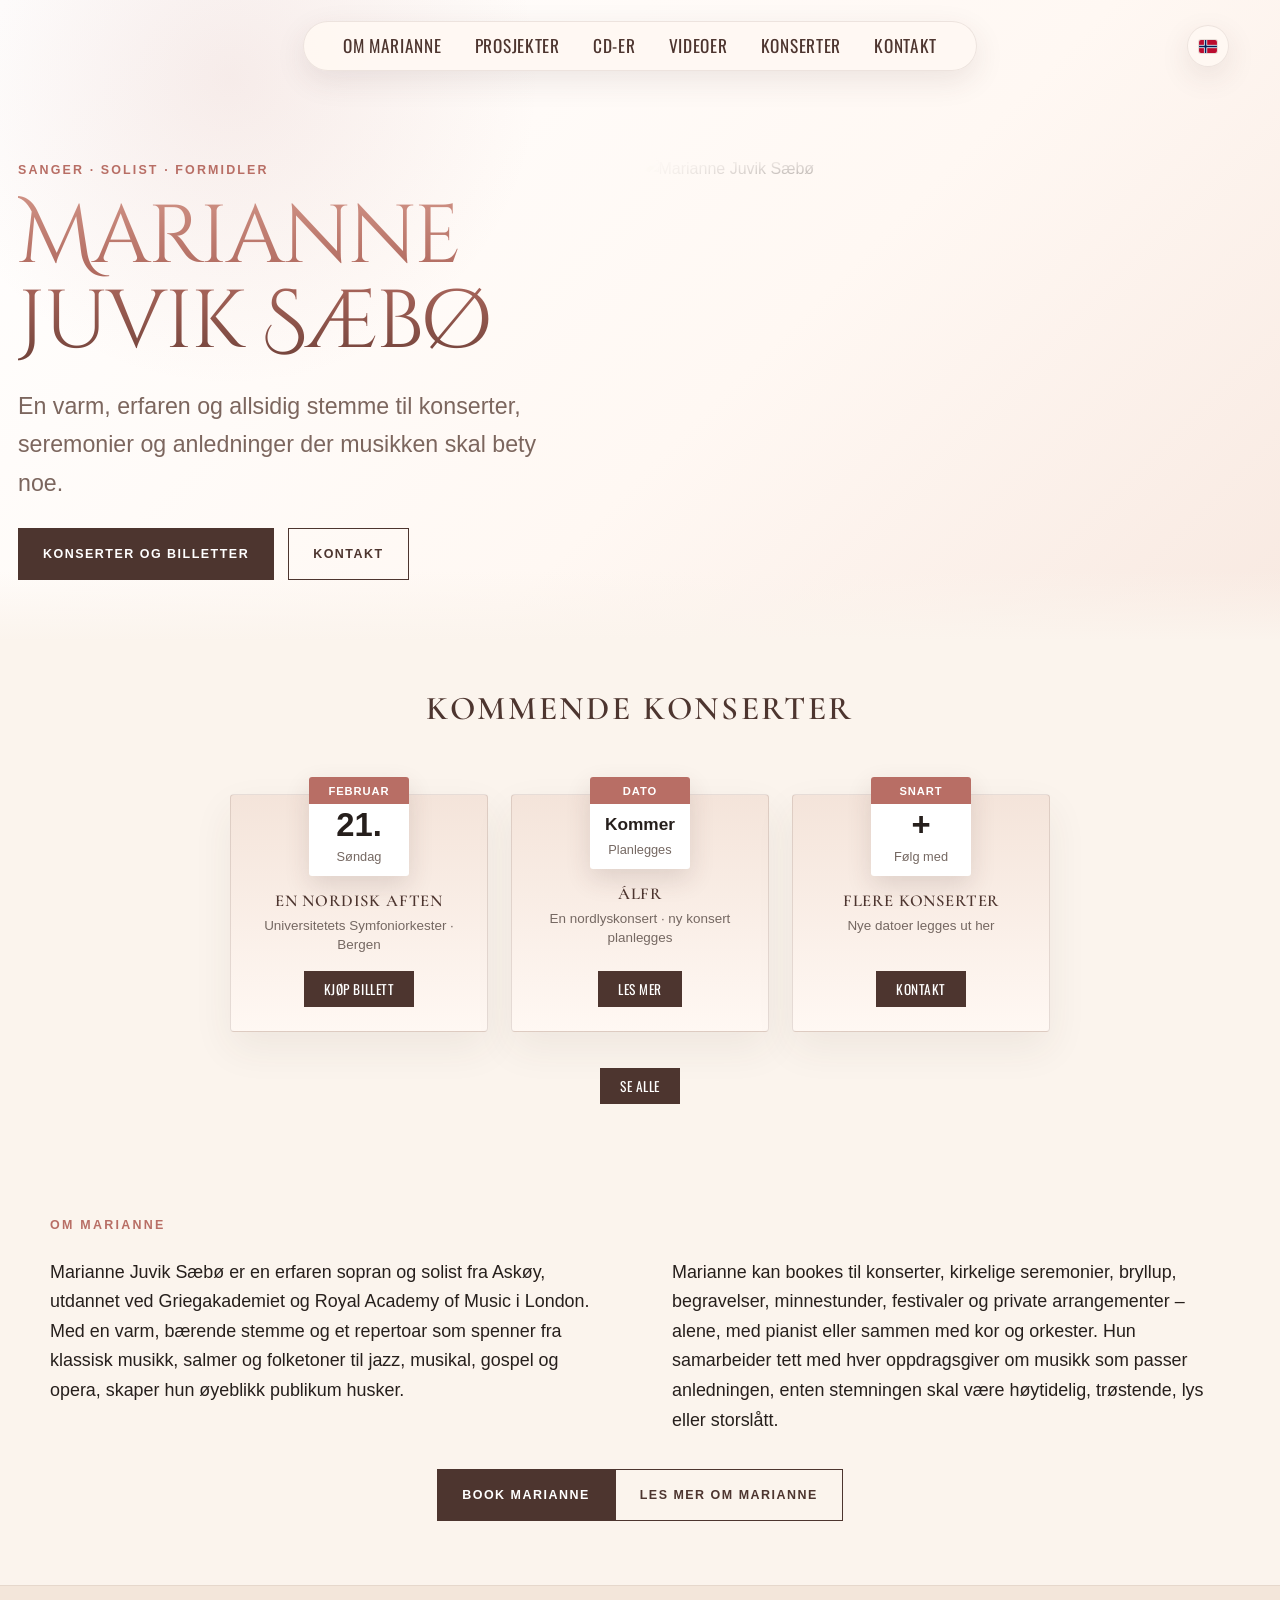
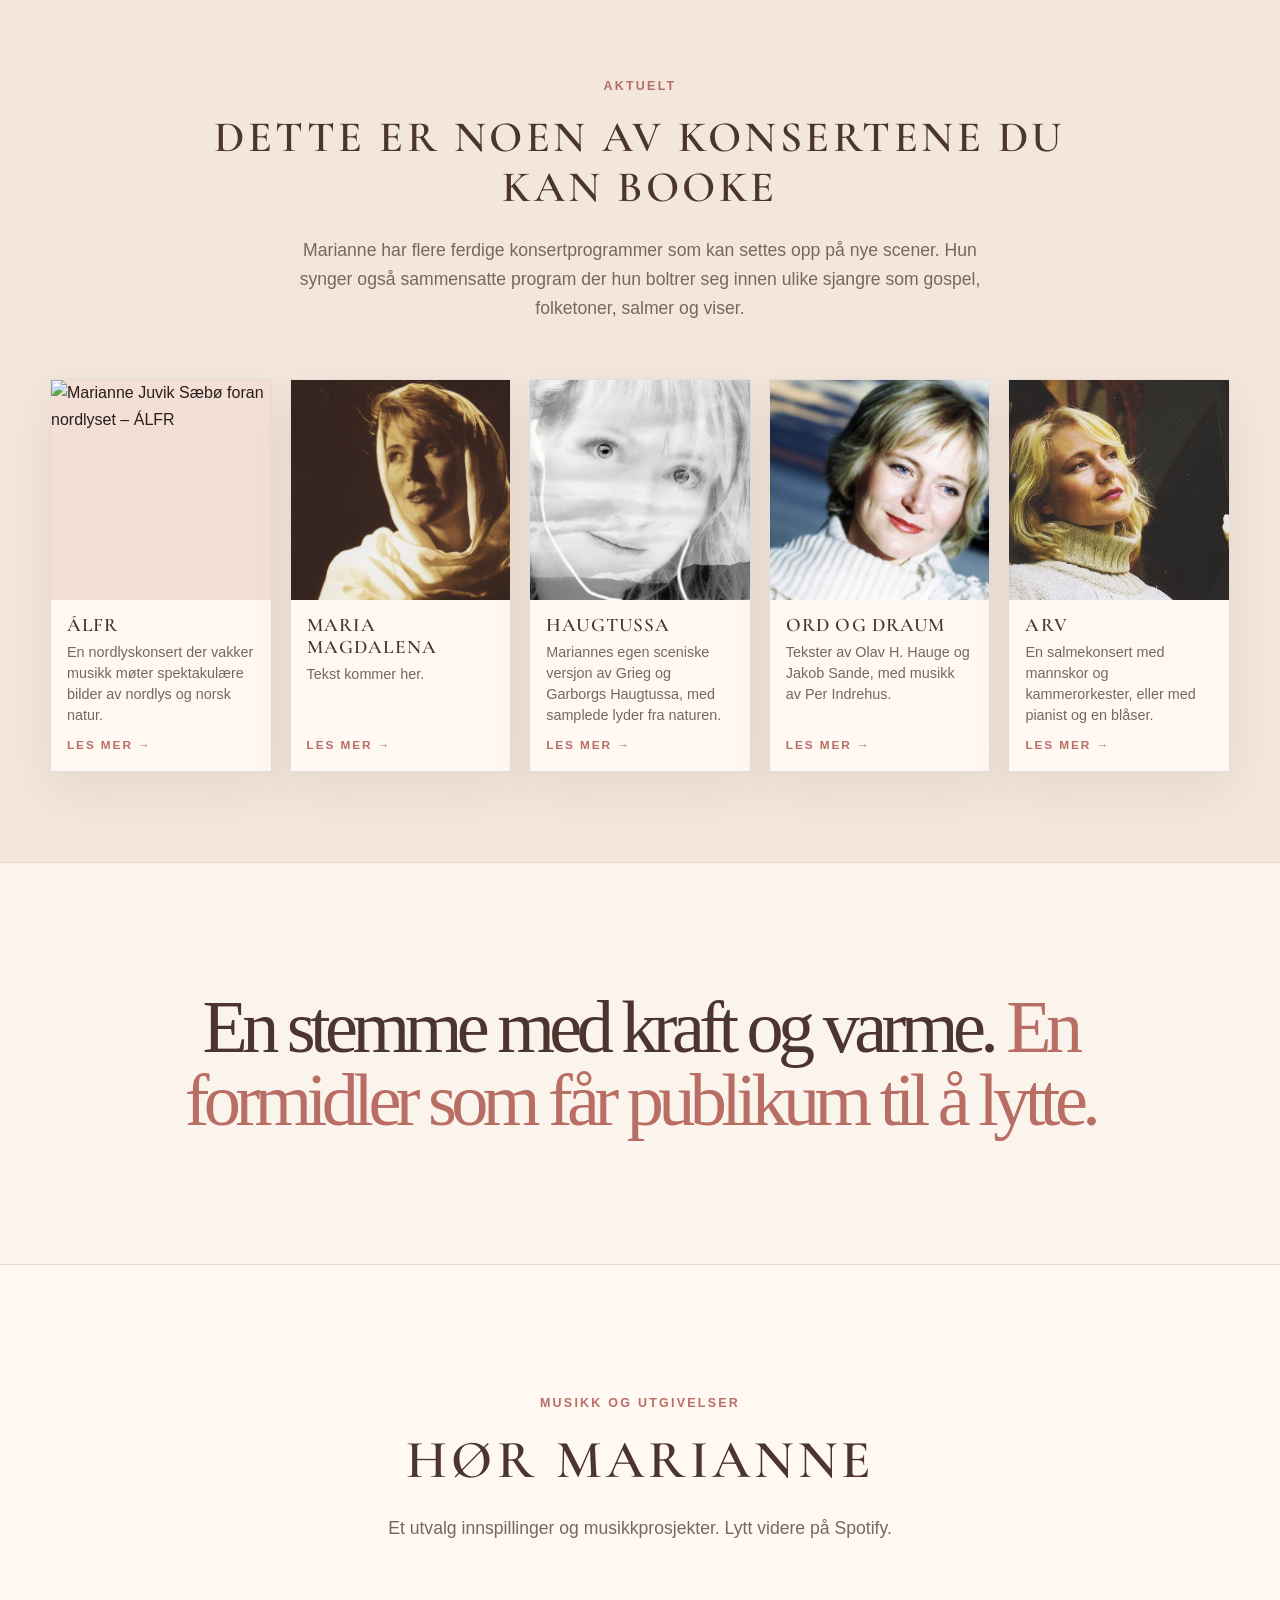
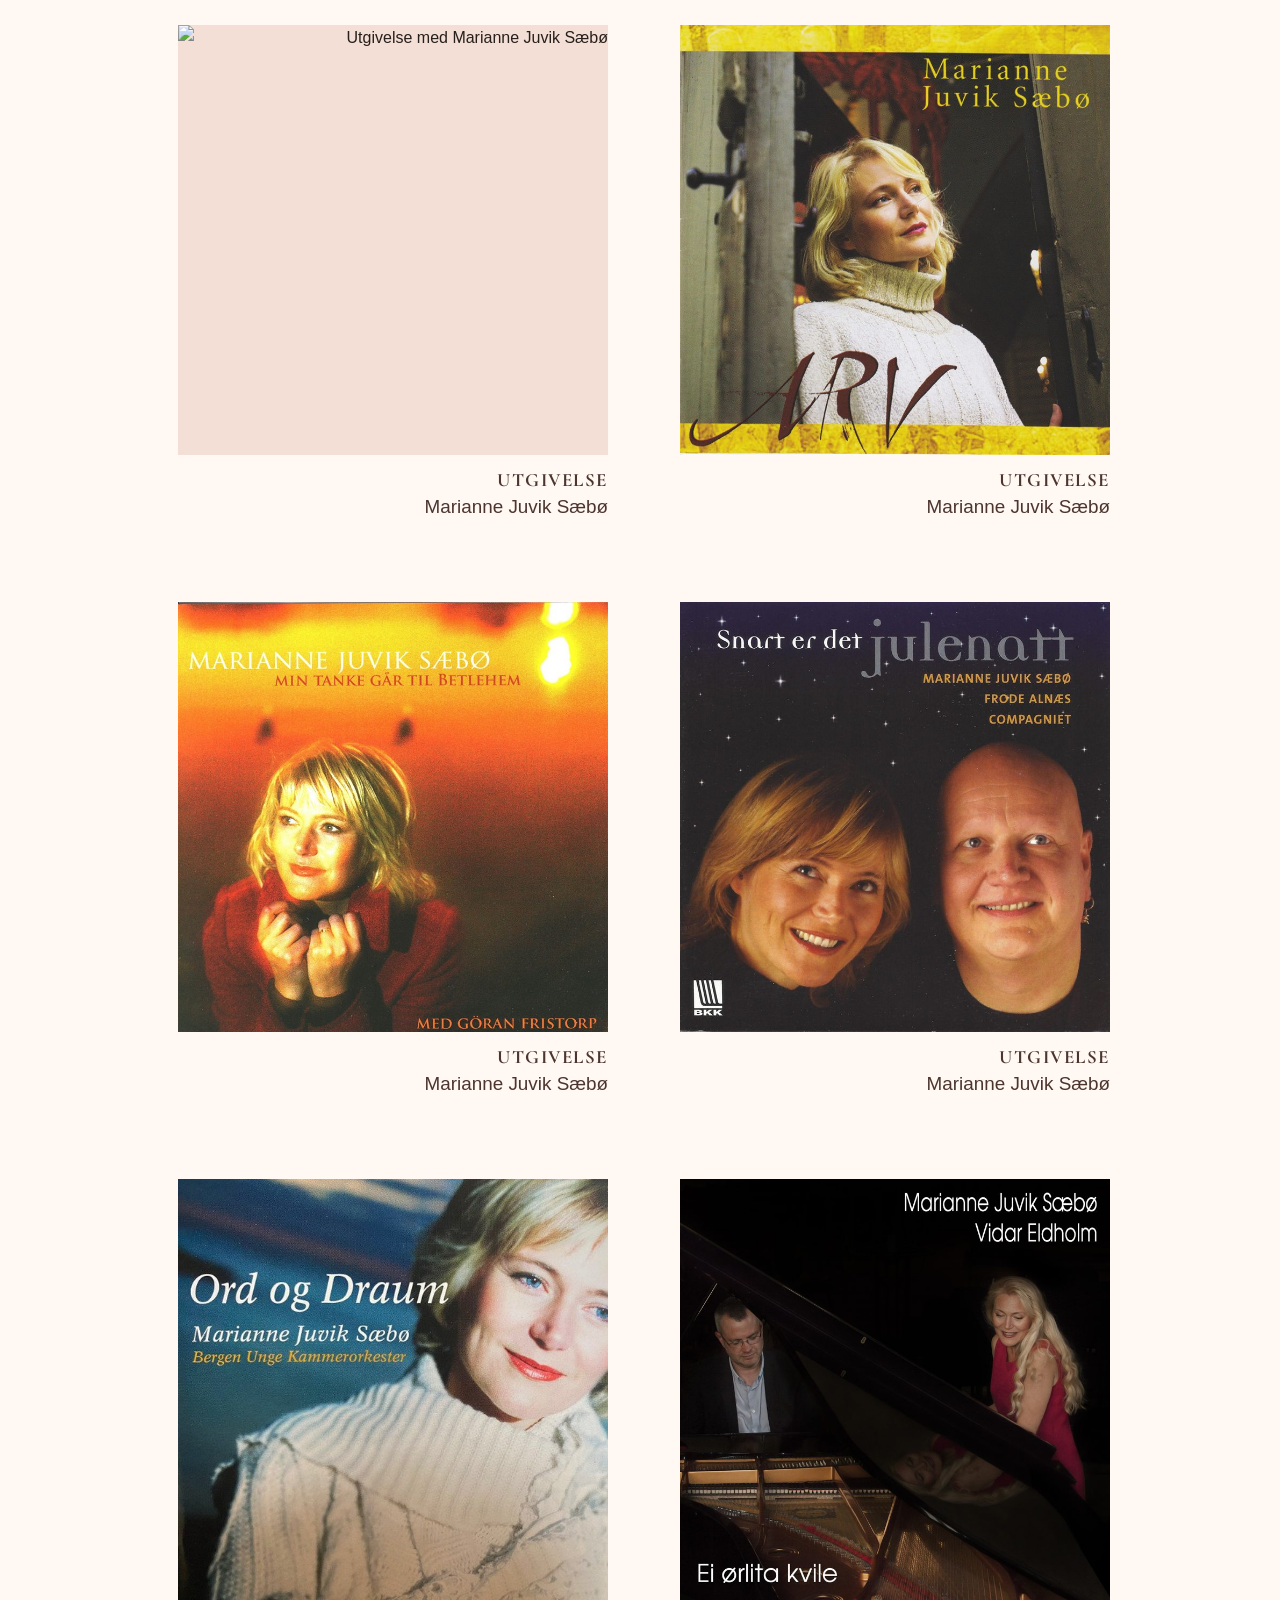
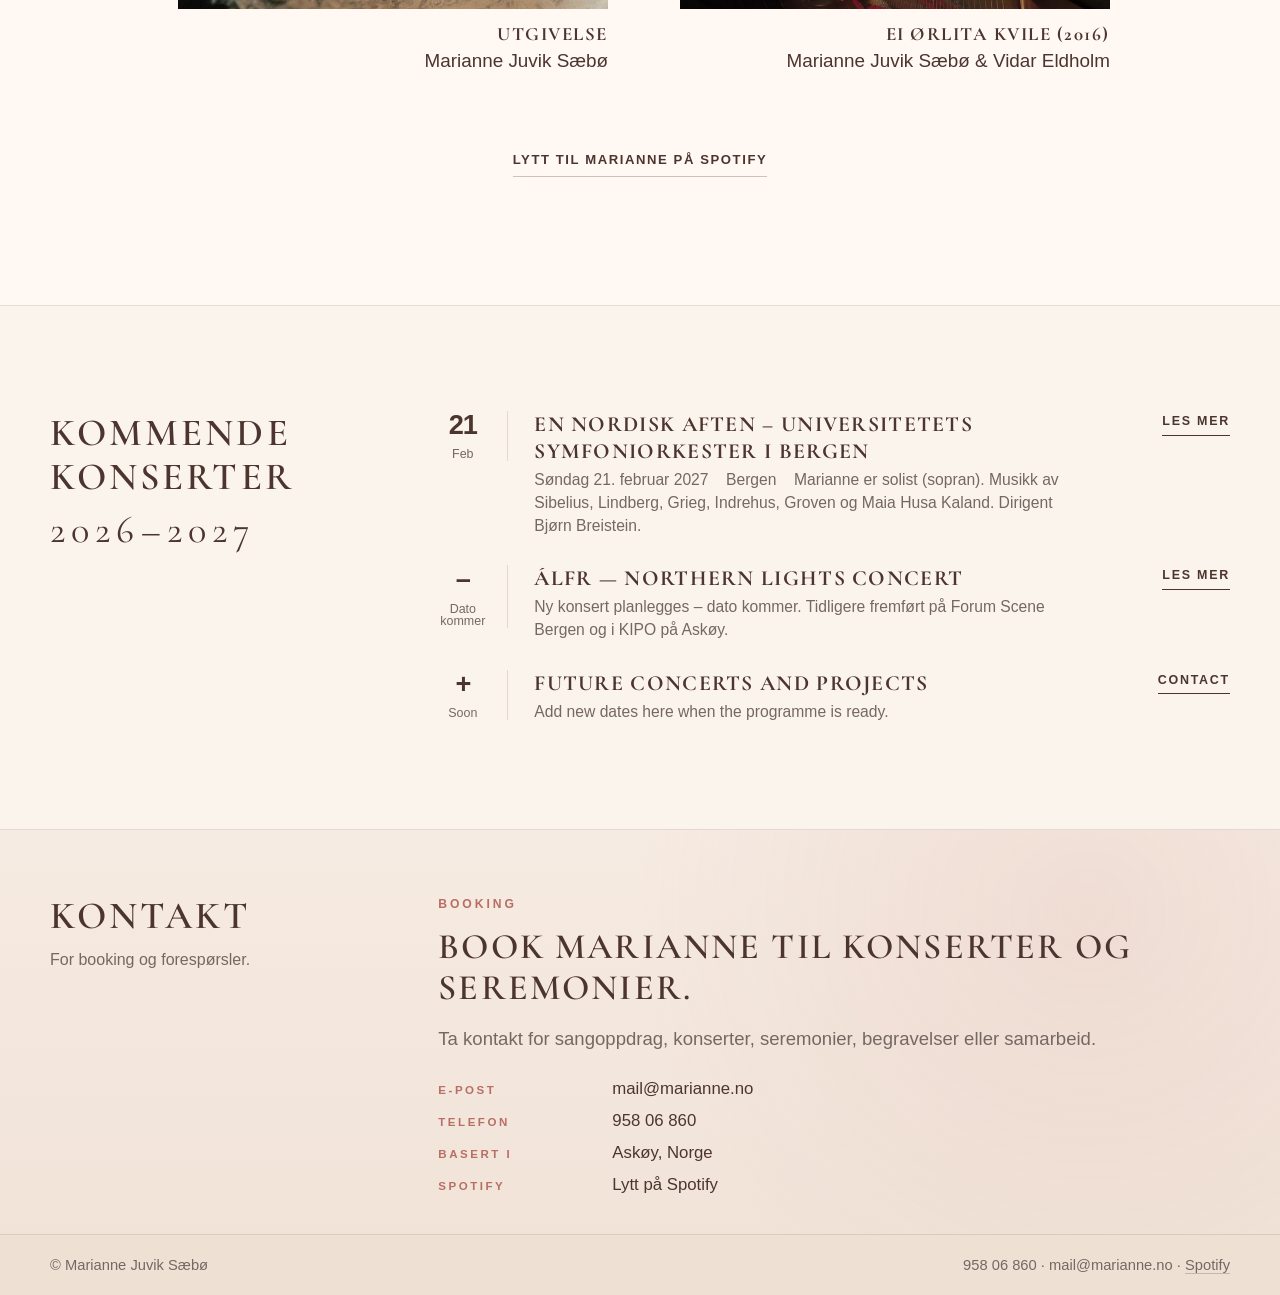
==== commit 2990c915: "Mer kvadratiske kort for kommende konserter, mindre avrunding Co-Authored-By: Claude Opus 5.5 <norep" ====
--- a/index.html
+++ b/index.html
@@ -28,7 +28,7 @@
   <link rel="preconnect" href="https://fonts.googleapis.com">
   <link rel="preconnect" href="https://fonts.gstatic.com" crossorigin>
   <link href="https://fonts.googleapis.com/css2?family=Cinzel+Decorative:wght@400;700&family=Cormorant+Garamond:wght@600;700&family=Oswald:wght@400;500&display=swap" rel="stylesheet">
-  <link rel="stylesheet" href="om-marianne.css?v=20261017b">
+  <link rel="stylesheet" href="om-marianne.css?v=20261017c">
 
   <script>
     try {
@@ -474,9 +474,9 @@
       }
     });
   </script>
-  <script src="effects.js?v=20261017b"></script>
-  <script src="lang-om-marianne.js?v=20261017b"></script>
-  <script src="i18n.js?v=20261017b"></script>
+  <script src="effects.js?v=20261017c"></script>
+  <script src="lang-om-marianne.js?v=20261017c"></script>
+  <script src="i18n.js?v=20261017c"></script>
 
 </body>
 </html>
--- a/om-marianne.css
+++ b/om-marianne.css
@@ -2537,3 +2537,30 @@
   font-size: clamp(1.9rem, 3.4vw, 2.9rem);
   line-height: 1.1;
 }
+
+/* ---------- Kommende konserter: bredere og lavere kort, mindre avrunding ---------- */
+
+.upcoming-grid {
+  max-width: 820px;
+}
+
+.upcoming-card {
+  padding: 0 18px 24px;
+  border-radius: 4px;
+}
+
+.upcoming-date {
+  margin-bottom: 16px;
+  border-radius: 3px;
+}
+
+.upcoming-card h3 {
+  margin-bottom: 4px;
+  font-size: clamp(1rem, 1.3vw, 1.15rem);
+  letter-spacing: 0.05em;
+}
+
+.upcoming-card p {
+  margin-bottom: 16px;
+  line-height: 1.45;
+}
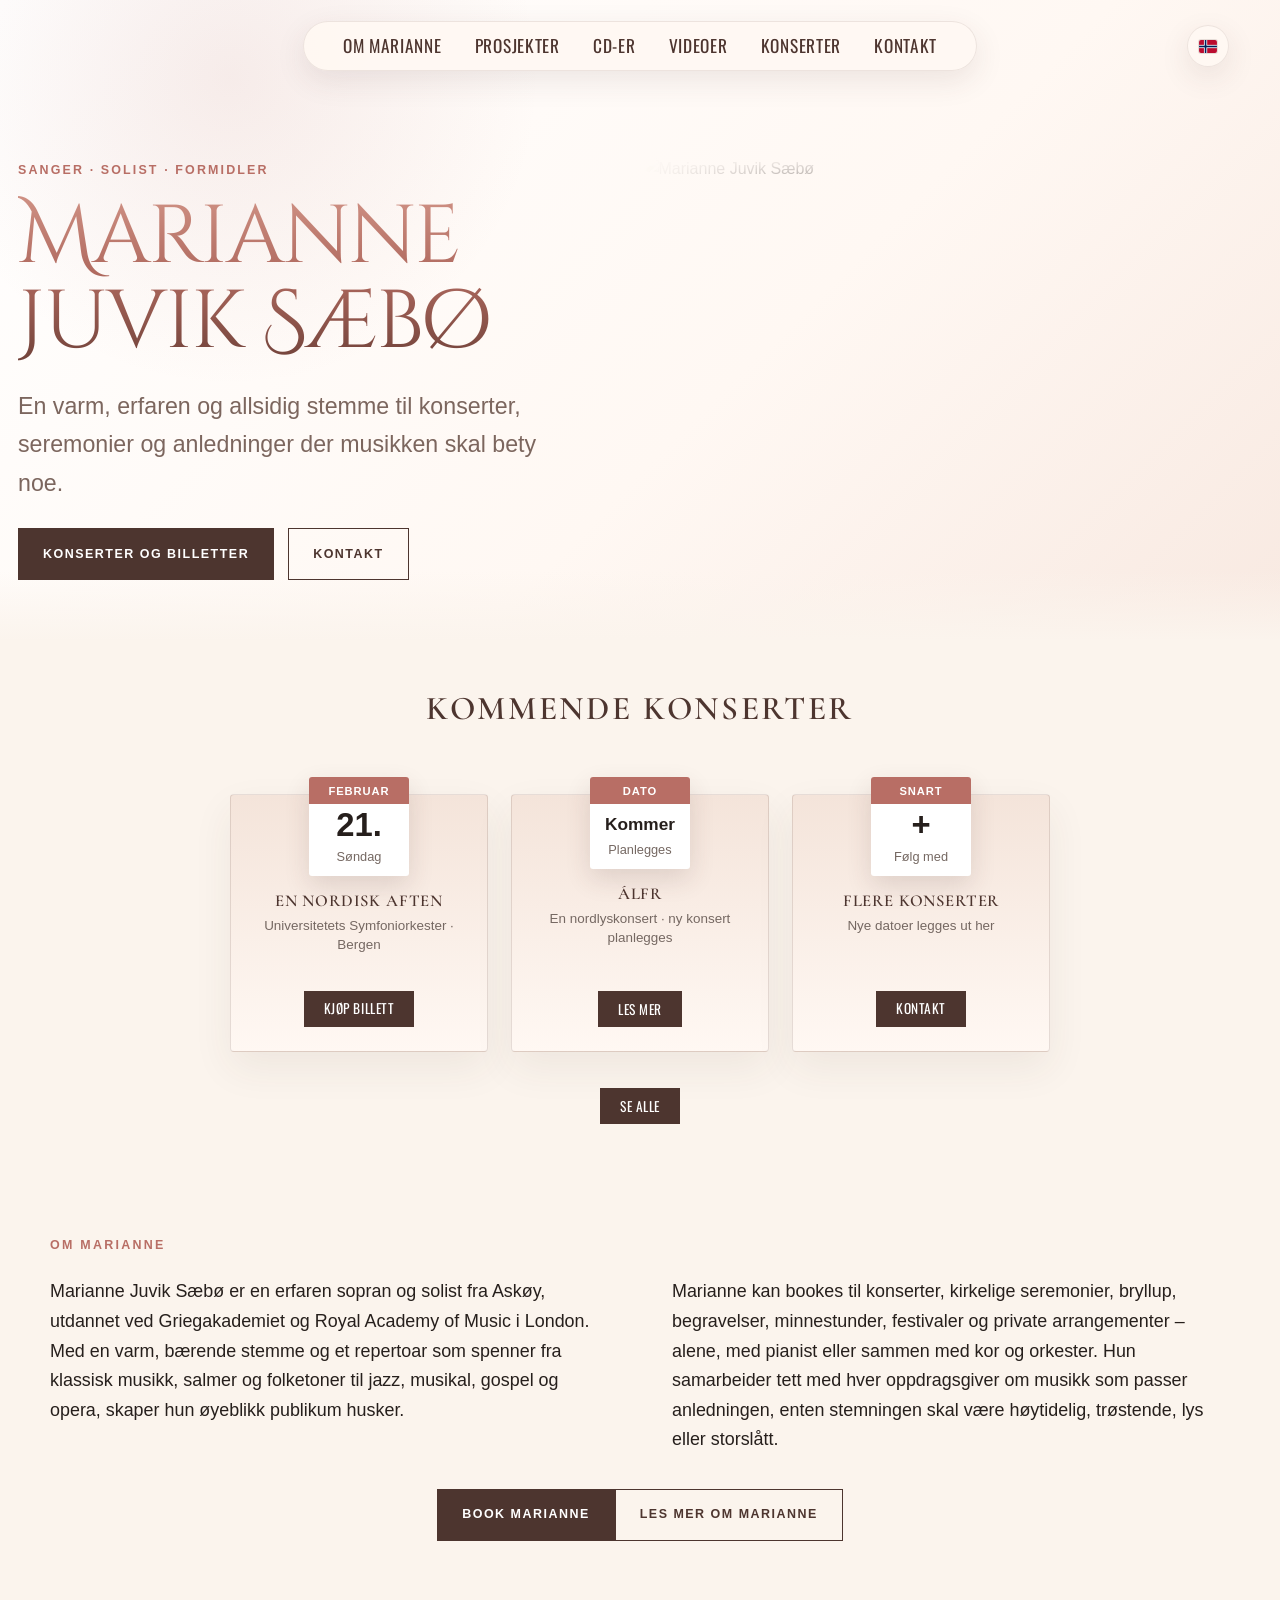
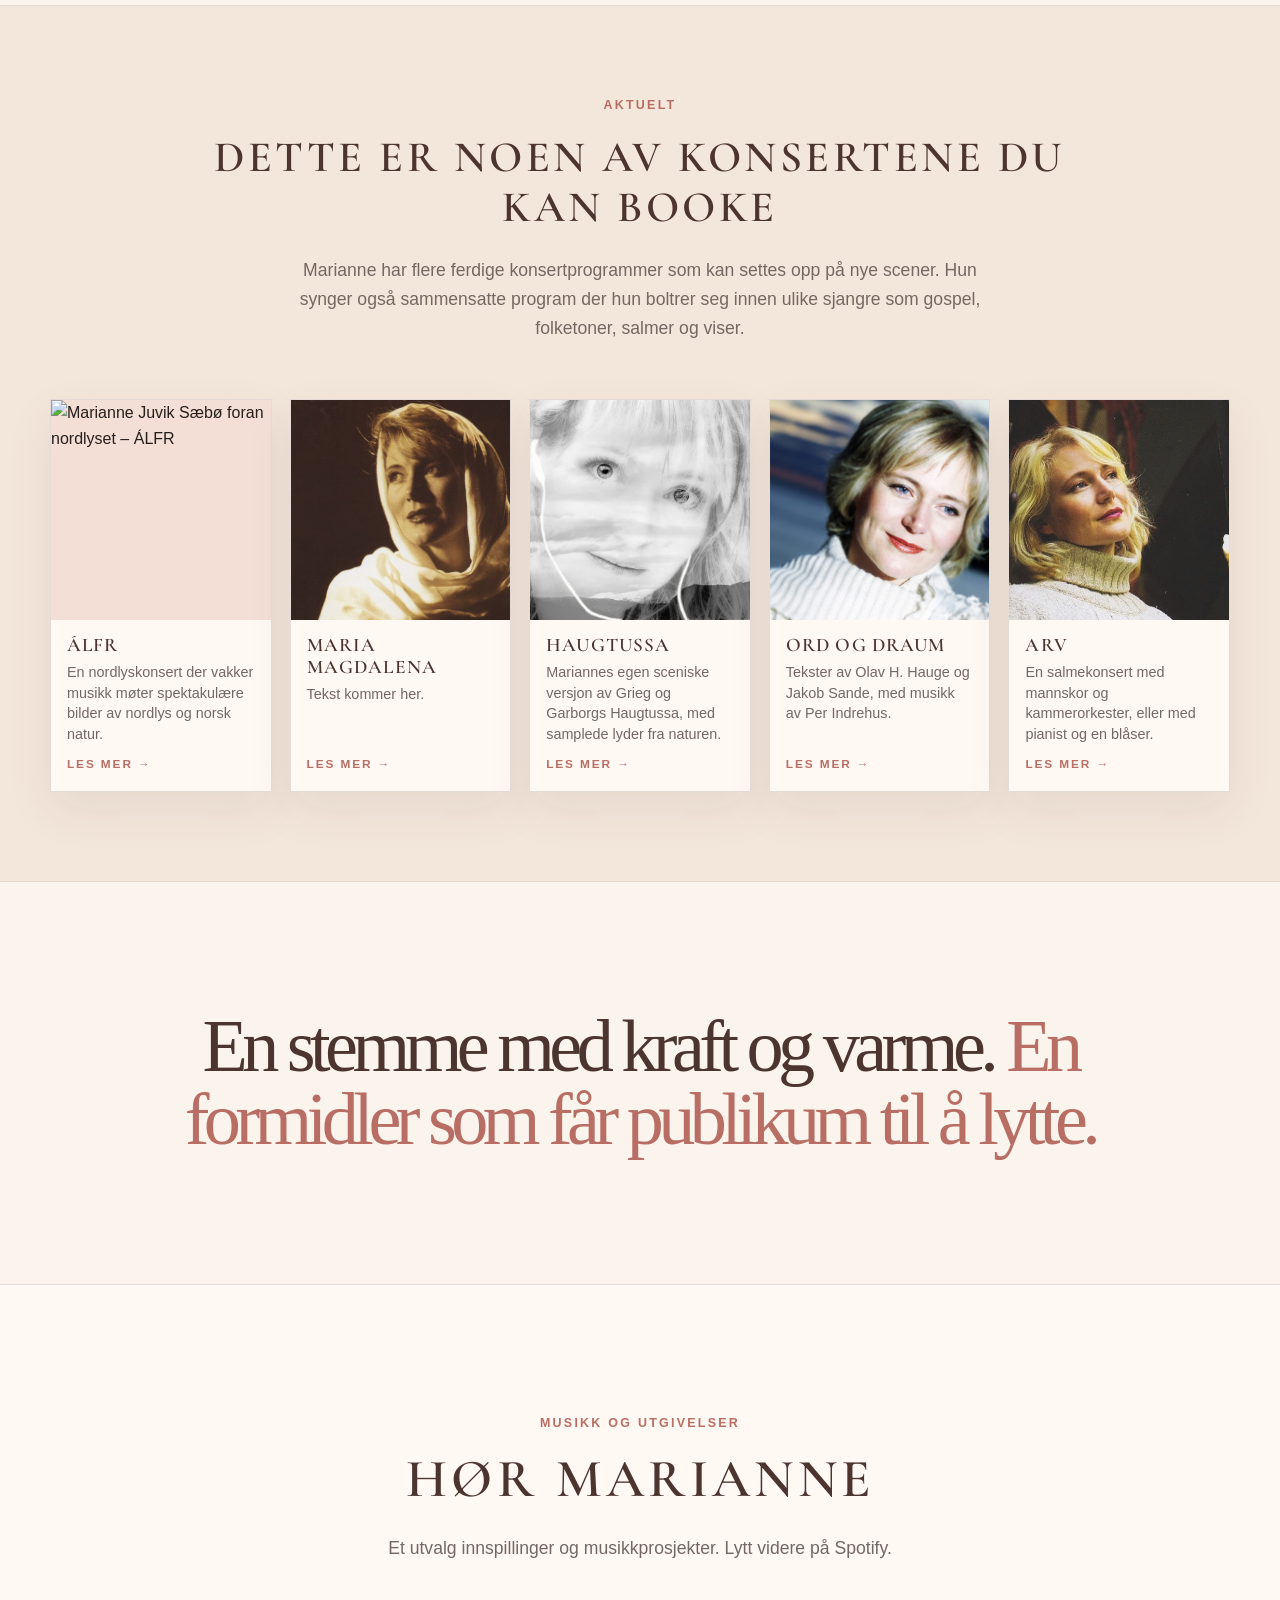
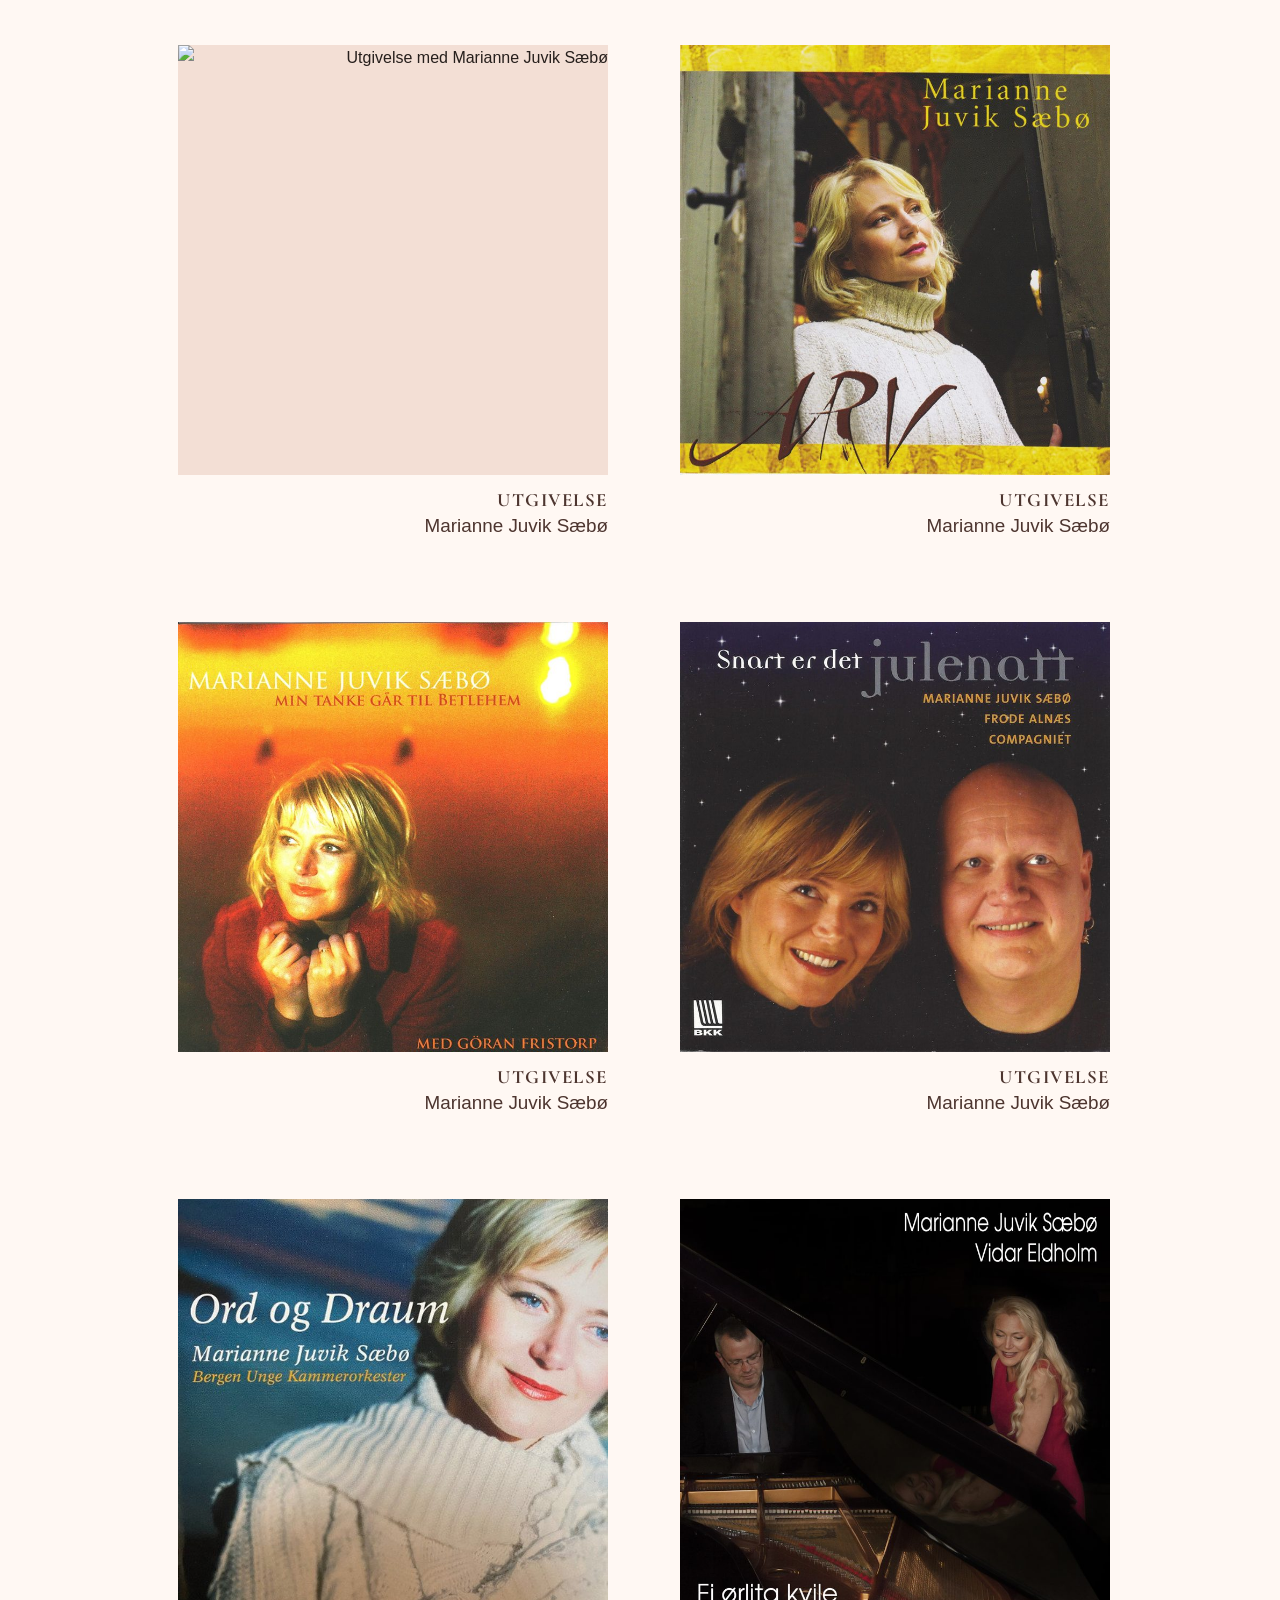
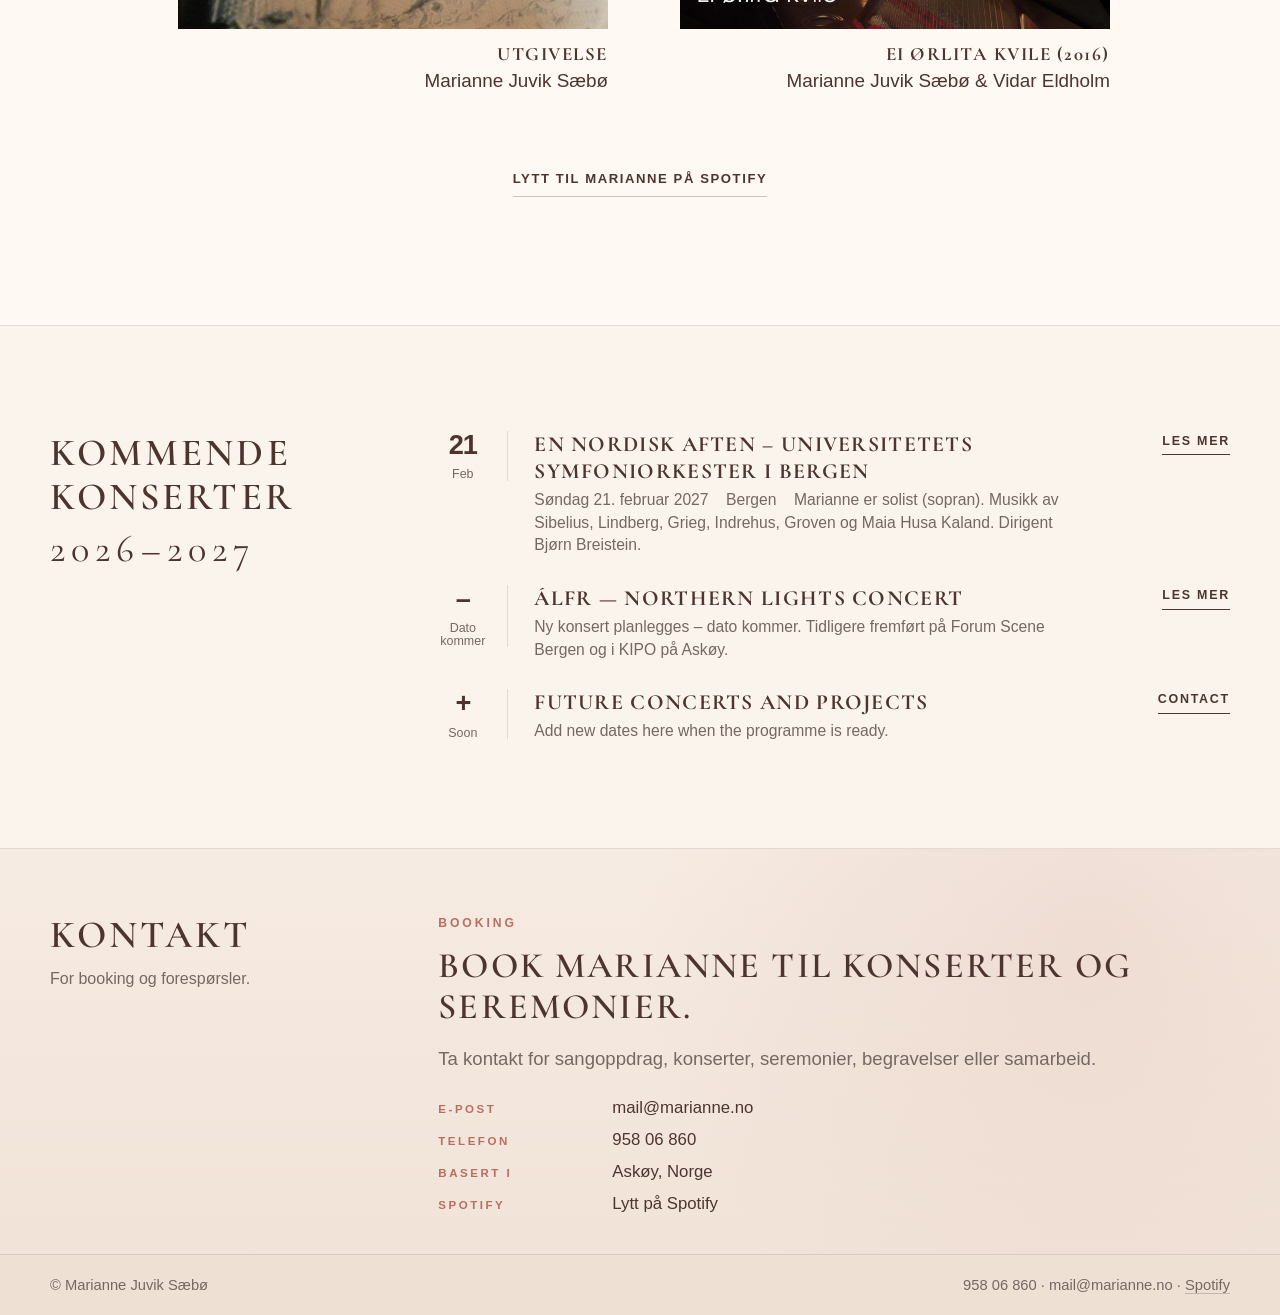
==== commit 38ec478c: "Kvadratiske kort for kommende konserter på PC Co-Authored-By: Claude Opus 5.5 <noreply@anthropic.com" ====
--- a/index.html
+++ b/index.html
@@ -28,7 +28,7 @@
   <link rel="preconnect" href="https://fonts.googleapis.com">
   <link rel="preconnect" href="https://fonts.gstatic.com" crossorigin>
   <link href="https://fonts.googleapis.com/css2?family=Cinzel+Decorative:wght@400;700&family=Cormorant+Garamond:wght@600;700&family=Oswald:wght@400;500&display=swap" rel="stylesheet">
-  <link rel="stylesheet" href="om-marianne.css?v=20261017c">
+  <link rel="stylesheet" href="om-marianne.css?v=20261017d">
 
   <script>
     try {
@@ -474,9 +474,9 @@
       }
     });
   </script>
-  <script src="effects.js?v=20261017c"></script>
-  <script src="lang-om-marianne.js?v=20261017c"></script>
-  <script src="i18n.js?v=20261017c"></script>
+  <script src="effects.js?v=20261017d"></script>
+  <script src="lang-om-marianne.js?v=20261017d"></script>
+  <script src="i18n.js?v=20261017d"></script>
 
 </body>
 </html>
--- a/om-marianne.css
+++ b/om-marianne.css
@@ -2547,6 +2547,7 @@
 .upcoming-card {
   padding: 0 18px 24px;
   border-radius: 4px;
+  aspect-ratio: 1 / 1;
 }
 
 .upcoming-date {
@@ -2564,3 +2565,9 @@
   margin-bottom: 16px;
   line-height: 1.45;
 }
+
+@media (max-width: 860px) {
+  .upcoming-card {
+    aspect-ratio: auto;
+  }
+}
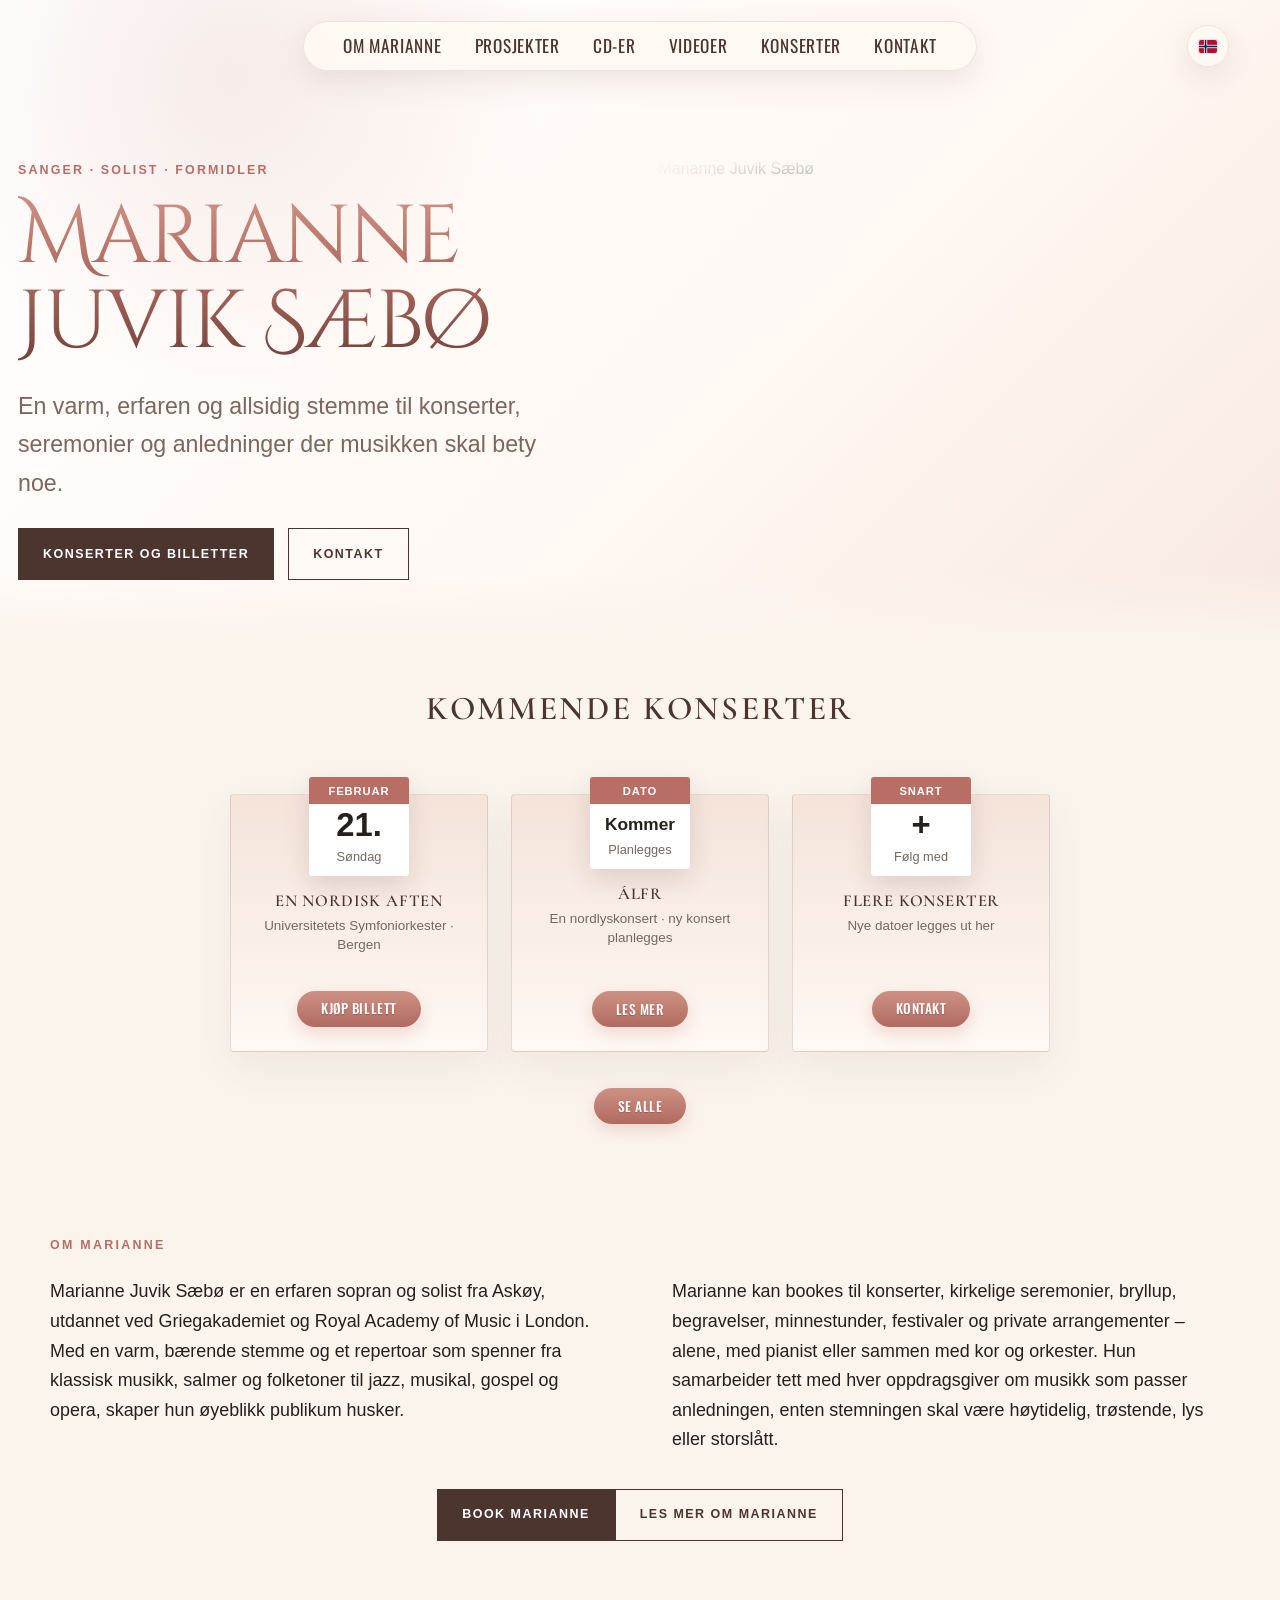
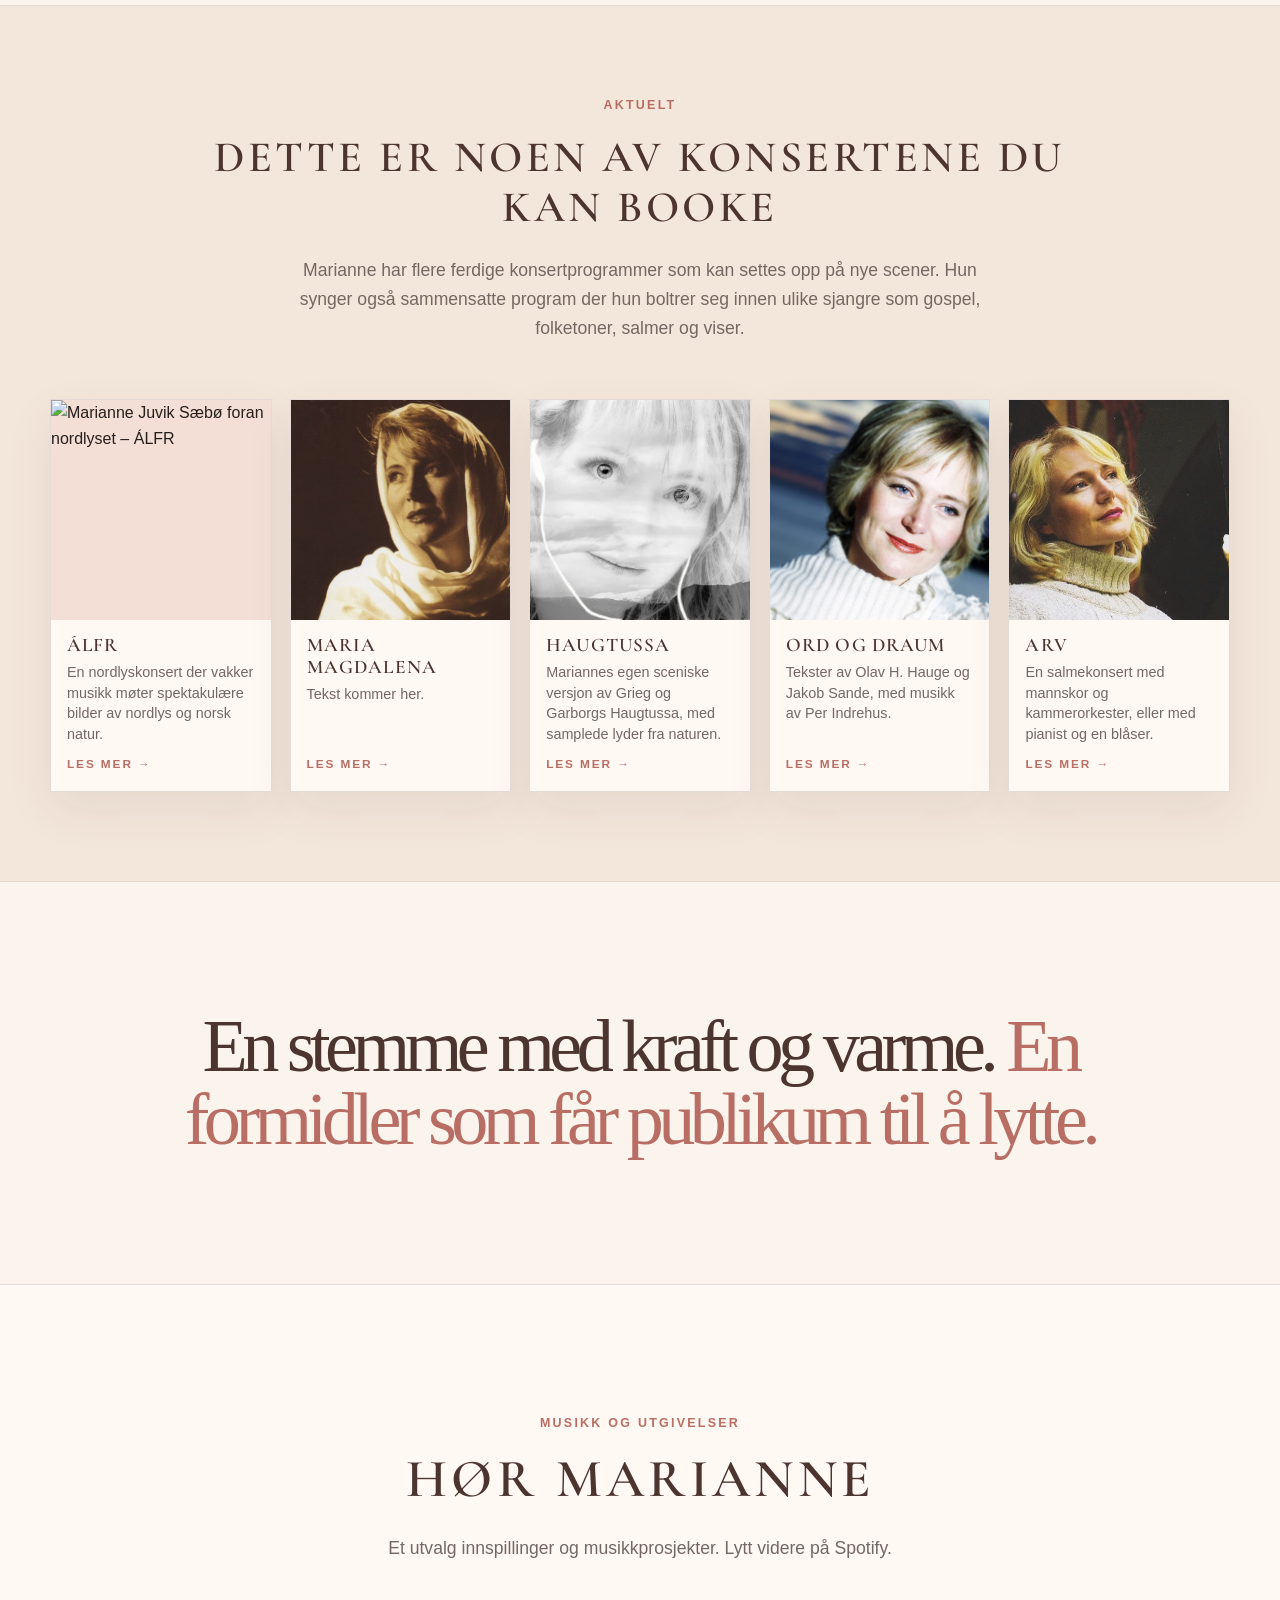
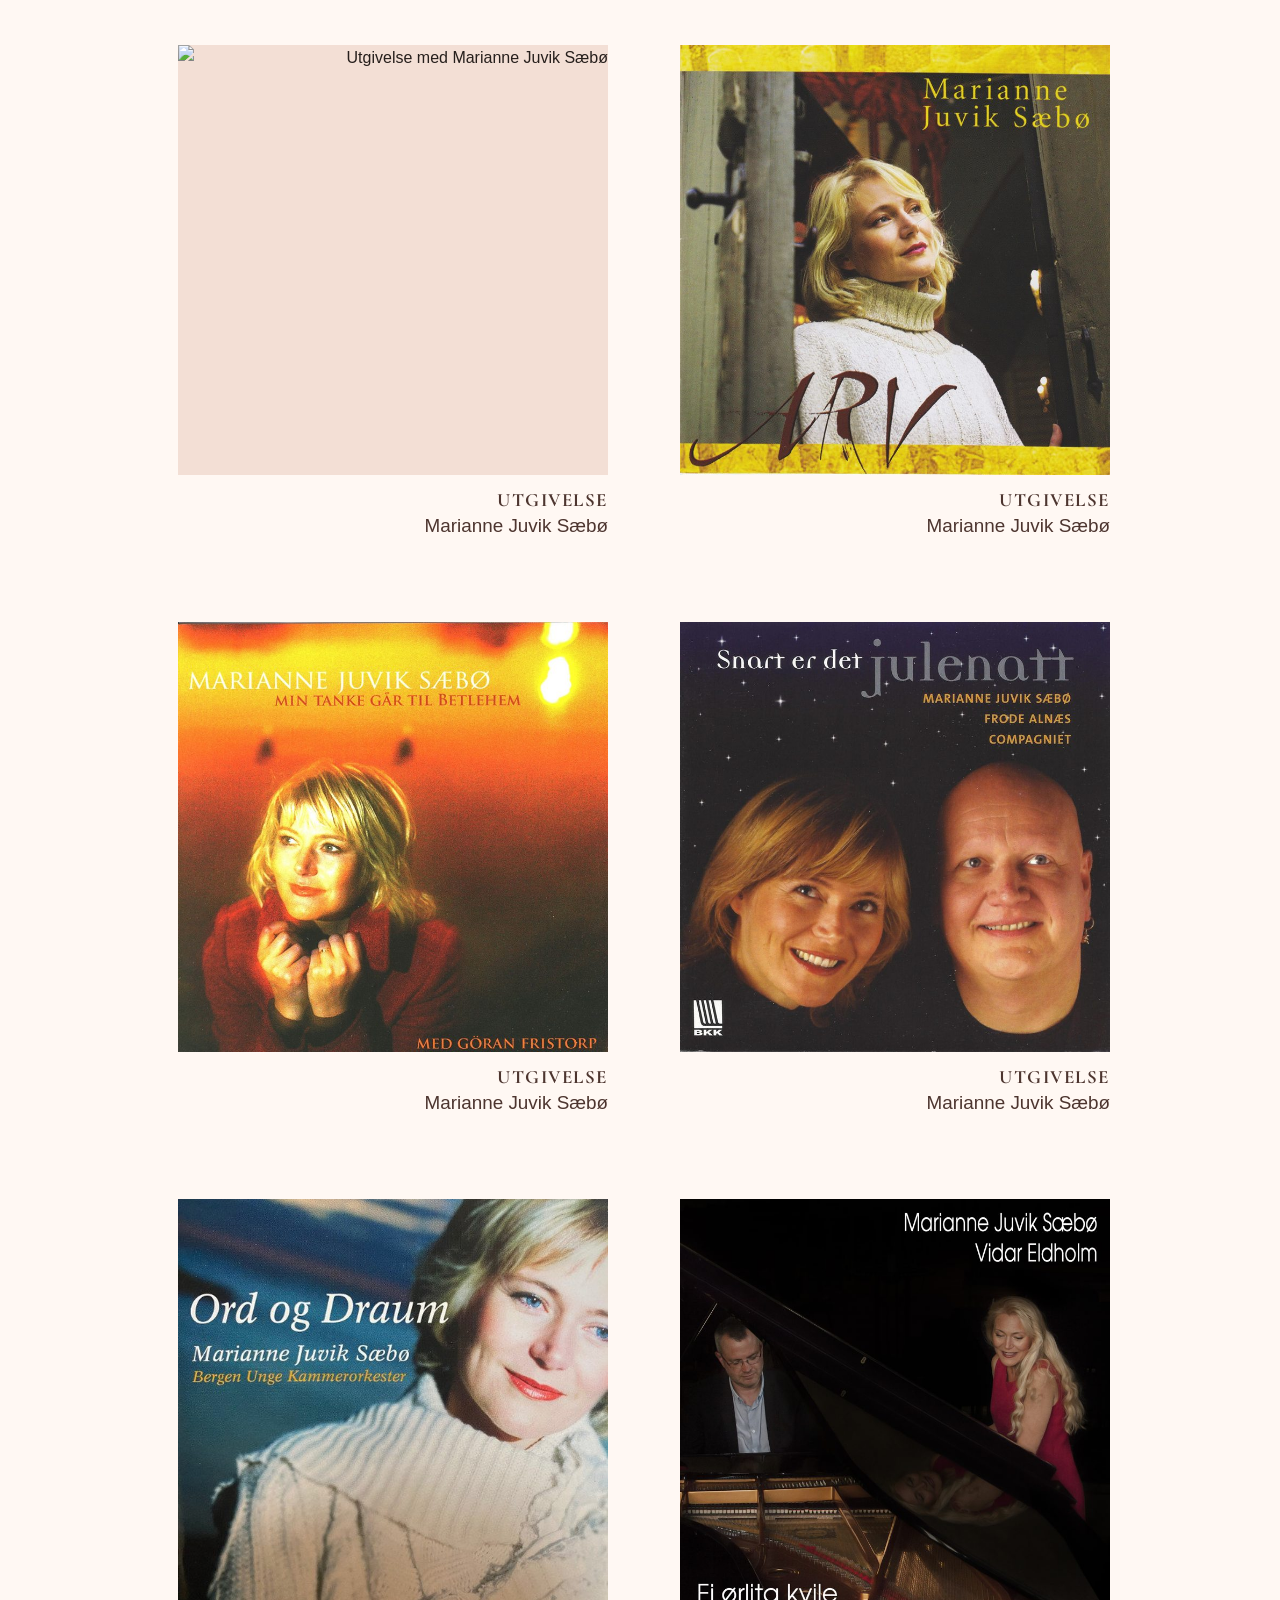
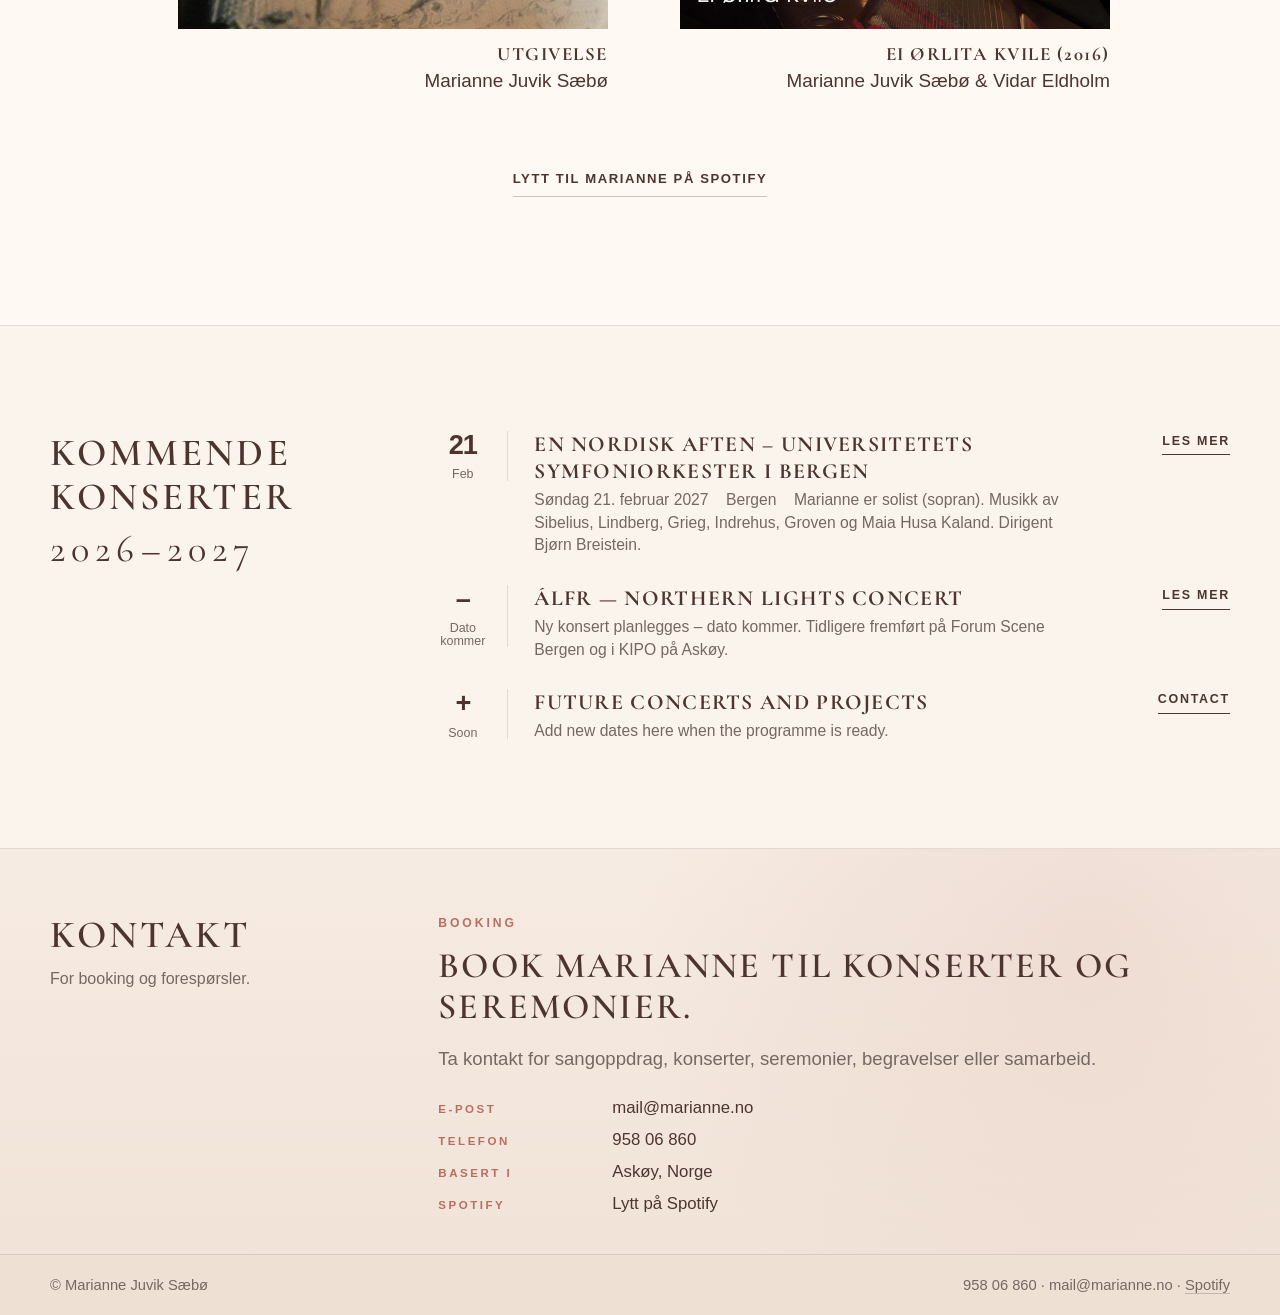
==== commit ab4c7a3c: "Runde knapper i roségull for kommende konserter Co-Authored-By: Claude Opus 5.5 <noreply@anthropic.c" ====
--- a/index.html
+++ b/index.html
@@ -28,7 +28,7 @@
   <link rel="preconnect" href="https://fonts.googleapis.com">
   <link rel="preconnect" href="https://fonts.gstatic.com" crossorigin>
   <link href="https://fonts.googleapis.com/css2?family=Cinzel+Decorative:wght@400;700&family=Cormorant+Garamond:wght@600;700&family=Oswald:wght@400;500&display=swap" rel="stylesheet">
-  <link rel="stylesheet" href="om-marianne.css?v=20261017d">
+  <link rel="stylesheet" href="om-marianne.css?v=20261017e">
 
   <script>
     try {
@@ -474,9 +474,9 @@
       }
     });
   </script>
-  <script src="effects.js?v=20261017d"></script>
-  <script src="lang-om-marianne.js?v=20261017d"></script>
-  <script src="i18n.js?v=20261017d"></script>
+  <script src="effects.js?v=20261017e"></script>
+  <script src="lang-om-marianne.js?v=20261017e"></script>
+  <script src="i18n.js?v=20261017e"></script>
 
 </body>
 </html>
--- a/om-marianne.css
+++ b/om-marianne.css
@@ -2571,3 +2571,26 @@
     aspect-ratio: auto;
   }
 }
+
+/* ---------- Knappene i «Kommende konserter»: avrundet som menyen, i roségull som navnet ----------
+   Gradienten er dobbelt så høy som knappen: øverste halvdel vises normalt,
+   og den mørkere nederste halvdelen glir inn ved hover. */
+
+.upcoming-button {
+  padding: 0 24px;
+  border-radius: 999px;
+  background: linear-gradient(180deg, #cf9184 0%, #b06a5f 50%, #8f544b 100%);
+  background-size: 100% 200%;
+  background-position: 0 0;
+  box-shadow: 0 6px 16px rgba(176, 106, 95, 0.22);
+  font-weight: 500;
+  text-shadow: 0 1px 1px rgba(80, 40, 34, 0.28);
+  transition: background-position 0.3s ease, box-shadow 0.2s ease, transform 0.2s ease;
+}
+
+.upcoming-button:hover {
+  background: linear-gradient(180deg, #cf9184 0%, #b06a5f 50%, #8f544b 100%);
+  background-size: 100% 200%;
+  background-position: 0 100%;
+  box-shadow: 0 8px 20px rgba(143, 84, 75, 0.28);
+}
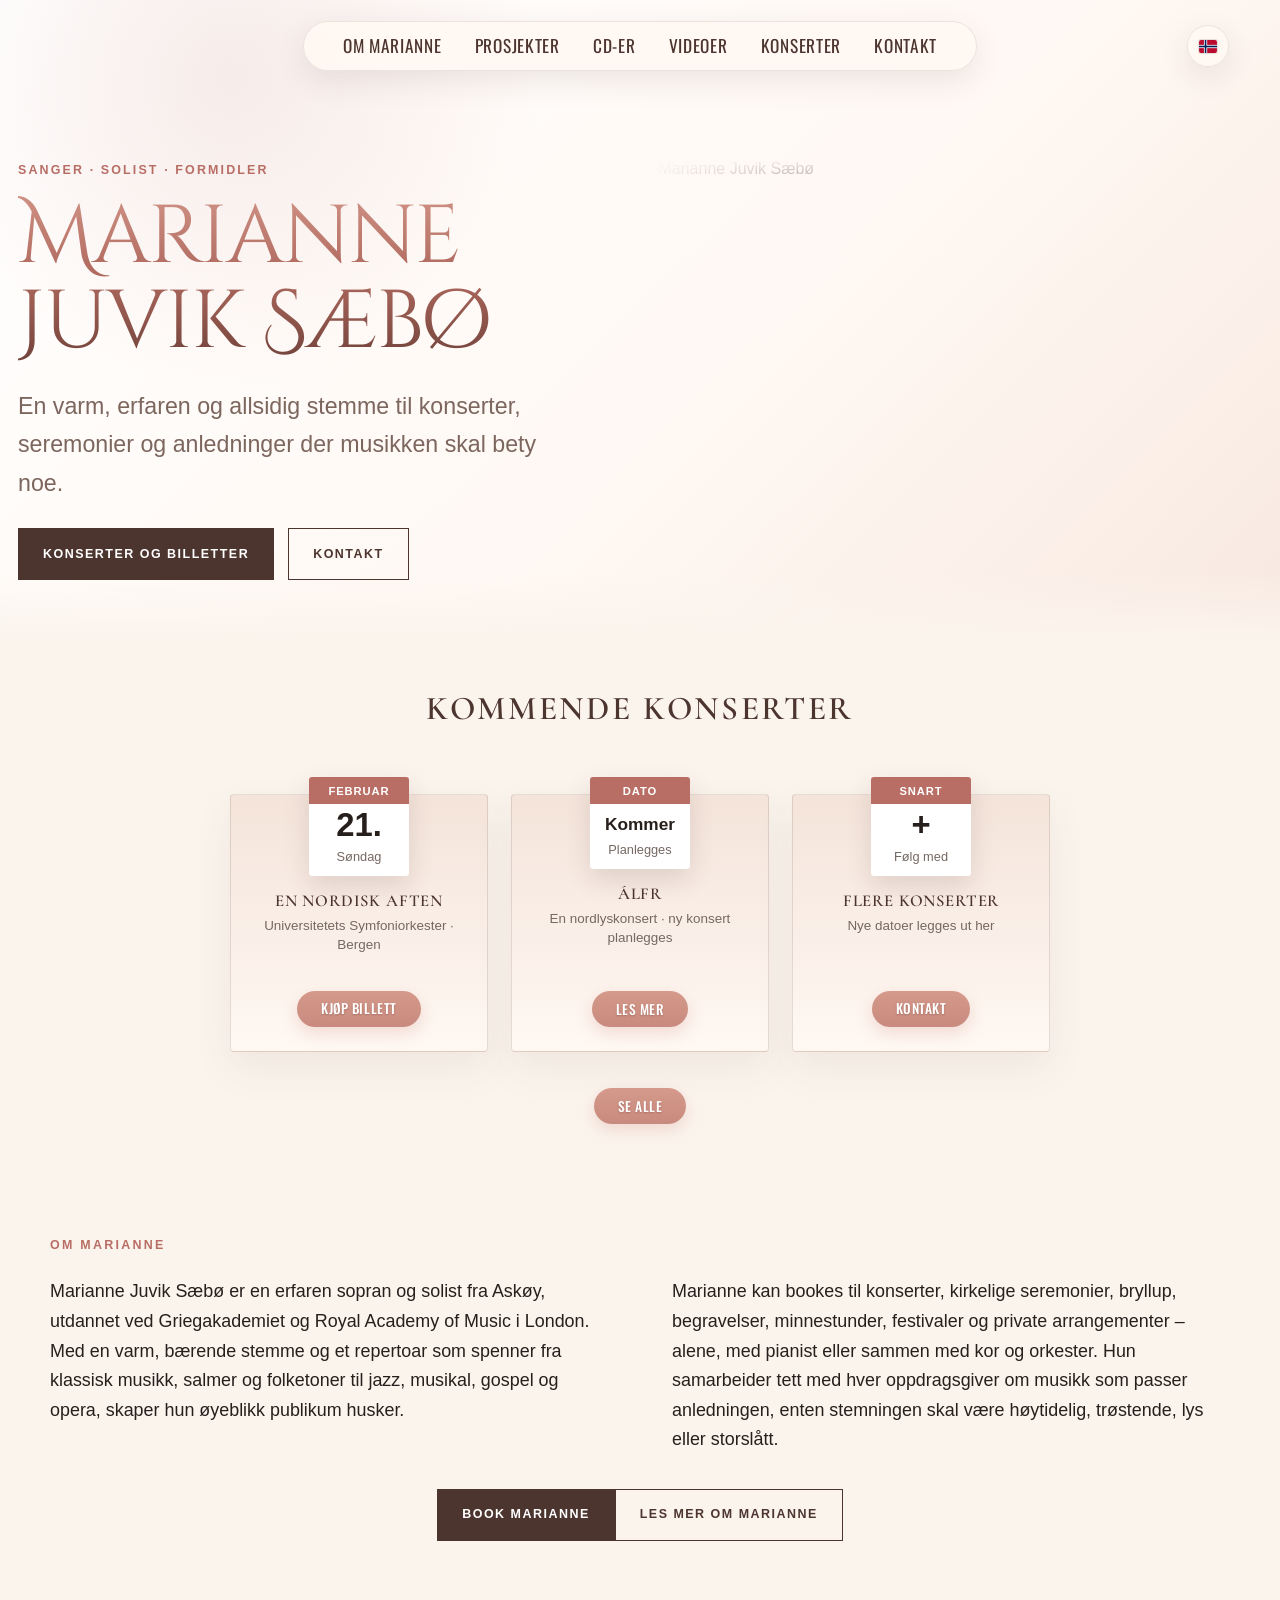
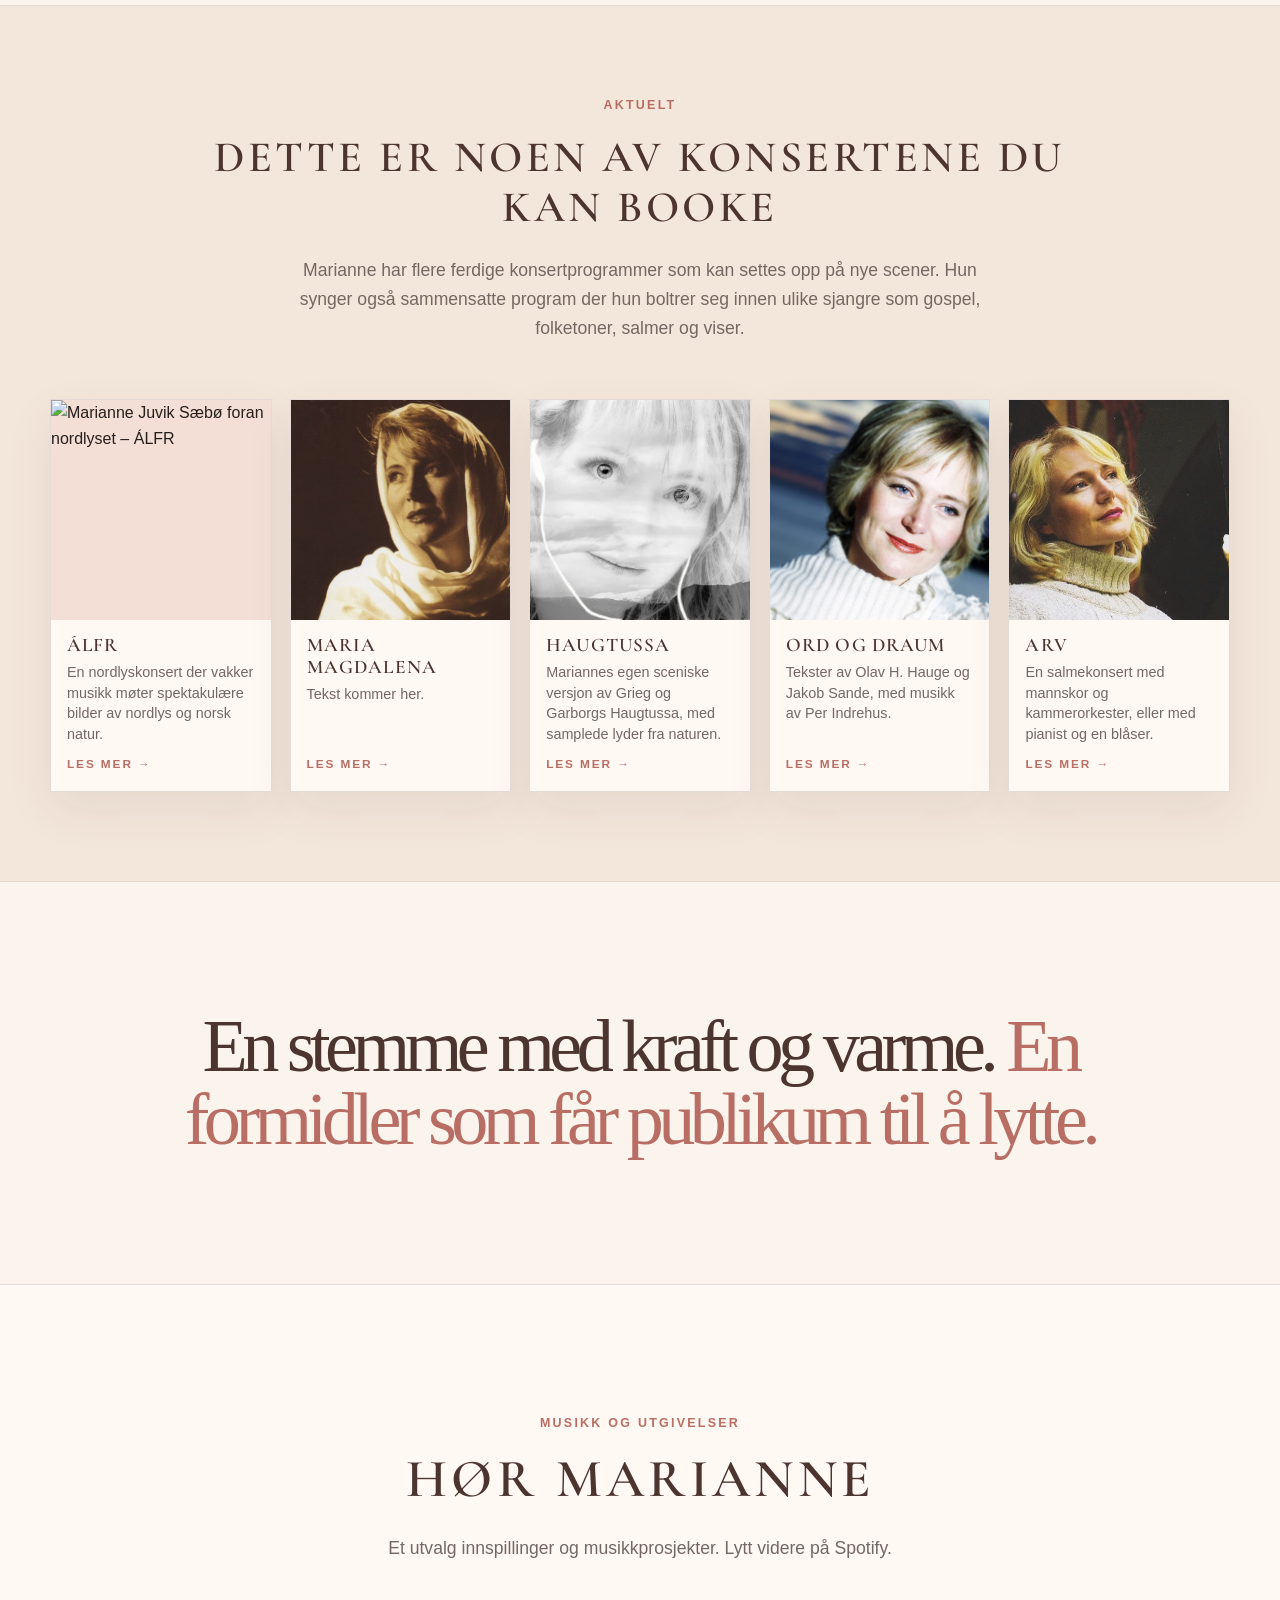
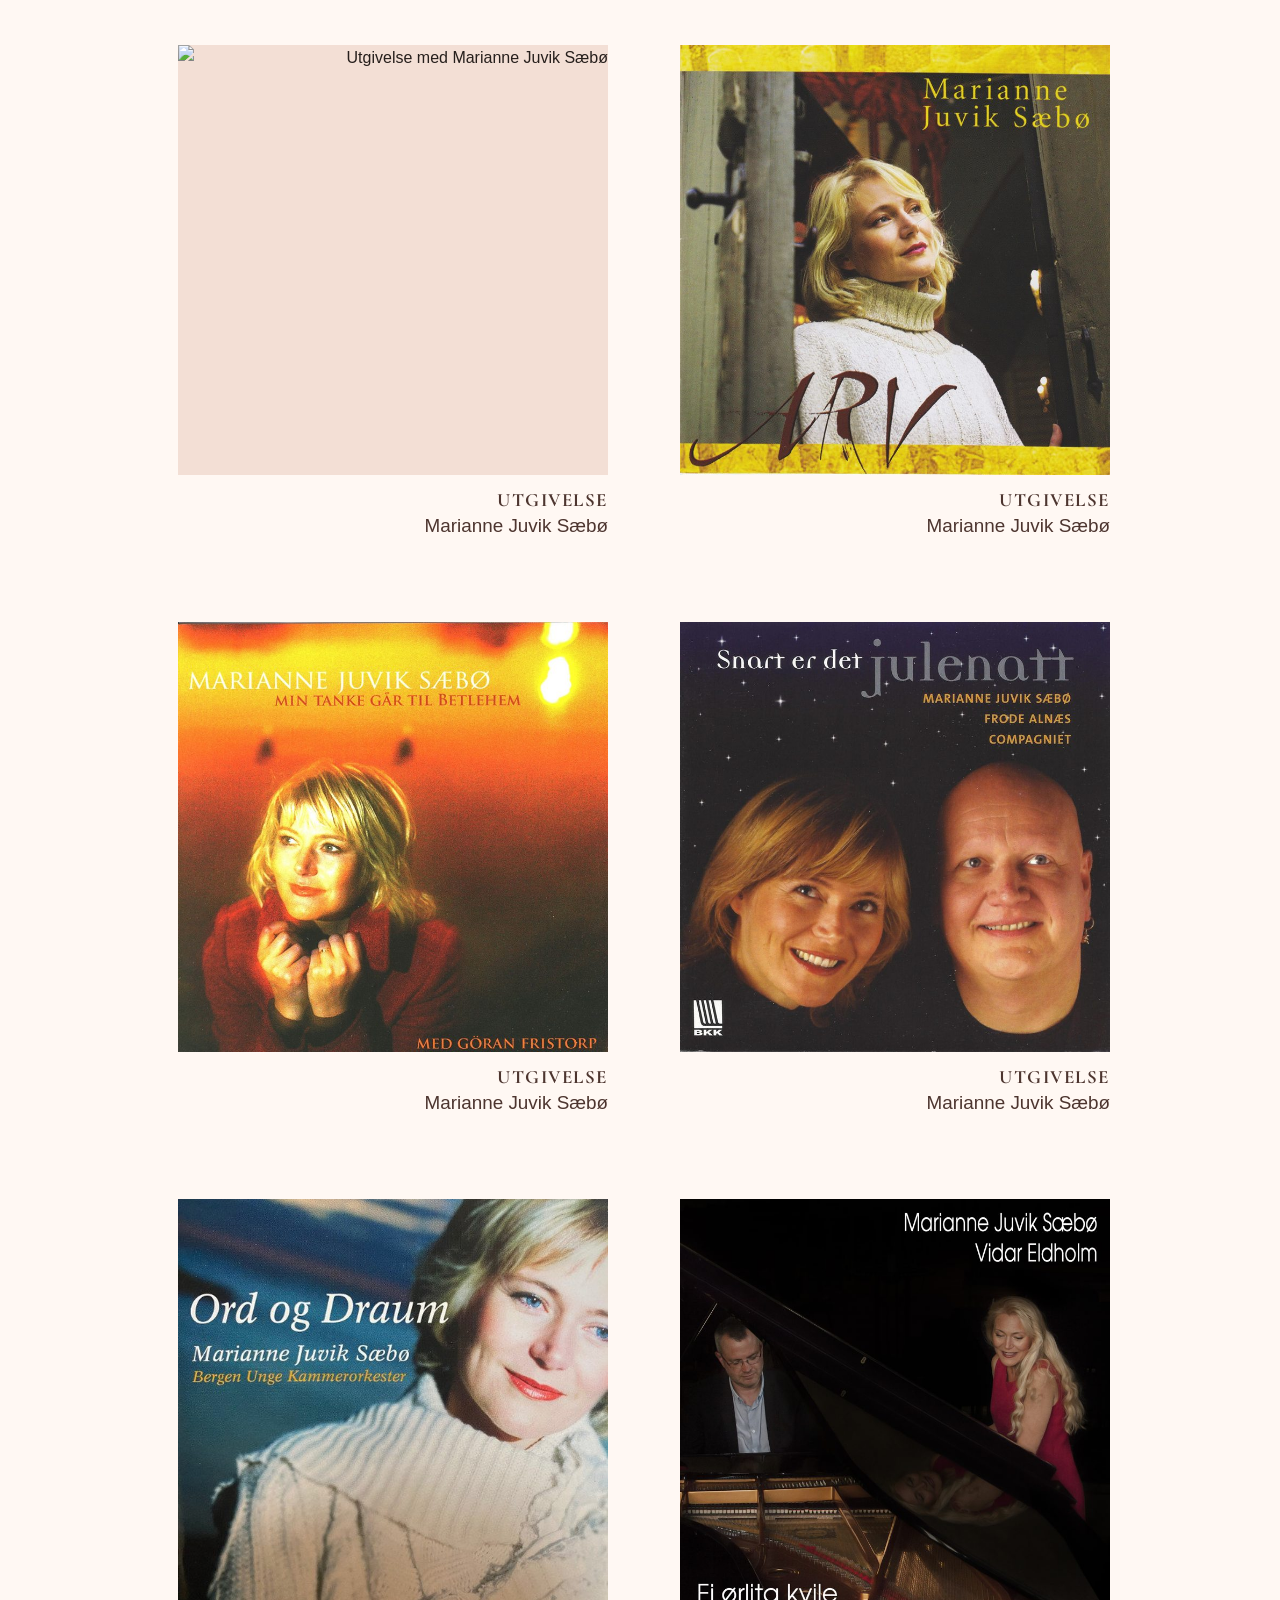
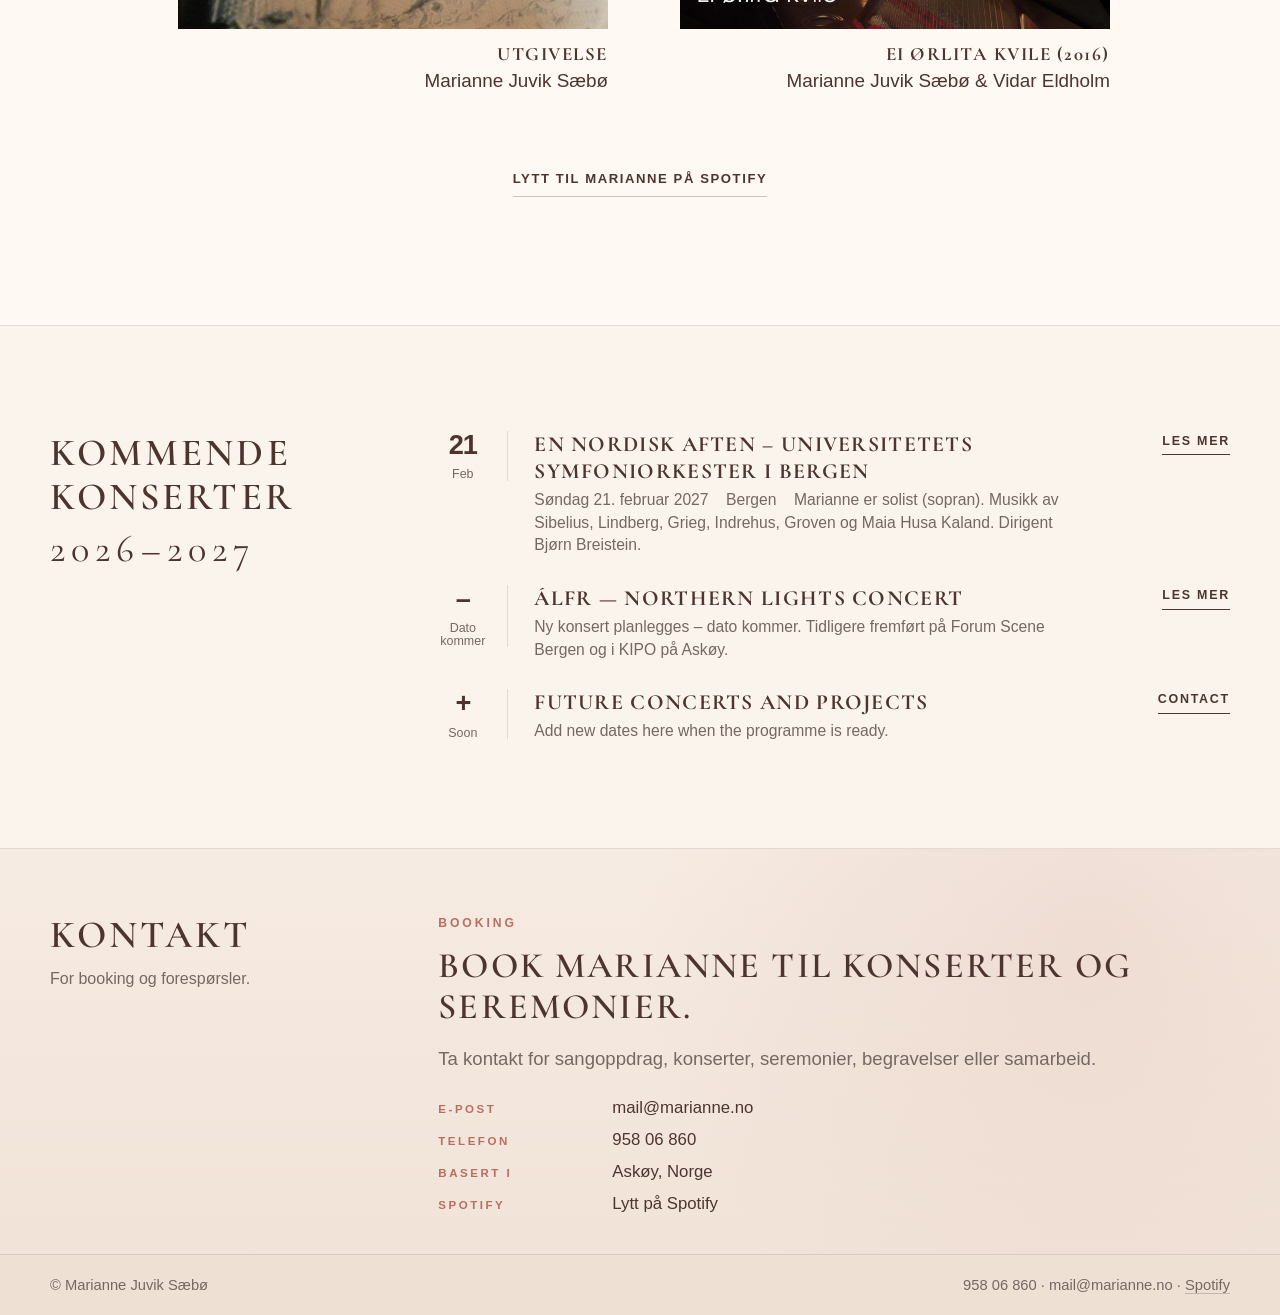
==== commit 42e4742e: "Lysere roségull på knappene i kommende konserter Co-Authored-By: Claude Opus 5.5 <noreply@anthropic." ====
--- a/index.html
+++ b/index.html
@@ -28,7 +28,7 @@
   <link rel="preconnect" href="https://fonts.googleapis.com">
   <link rel="preconnect" href="https://fonts.gstatic.com" crossorigin>
   <link href="https://fonts.googleapis.com/css2?family=Cinzel+Decorative:wght@400;700&family=Cormorant+Garamond:wght@600;700&family=Oswald:wght@400;500&display=swap" rel="stylesheet">
-  <link rel="stylesheet" href="om-marianne.css?v=20261017e">
+  <link rel="stylesheet" href="om-marianne.css?v=20261017f">
 
   <script>
     try {
@@ -474,9 +474,9 @@
       }
     });
   </script>
-  <script src="effects.js?v=20261017e"></script>
-  <script src="lang-om-marianne.js?v=20261017e"></script>
-  <script src="i18n.js?v=20261017e"></script>
+  <script src="effects.js?v=20261017f"></script>
+  <script src="lang-om-marianne.js?v=20261017f"></script>
+  <script src="i18n.js?v=20261017f"></script>
 
 </body>
 </html>
--- a/om-marianne.css
+++ b/om-marianne.css
@@ -2579,17 +2579,17 @@
 .upcoming-button {
   padding: 0 24px;
   border-radius: 999px;
-  background: linear-gradient(180deg, #cf9184 0%, #b06a5f 50%, #8f544b 100%);
+  background: linear-gradient(180deg, #d59a8c 0%, #c88a7e 50%, #ad6b61 100%);
   background-size: 100% 200%;
   background-position: 0 0;
-  box-shadow: 0 6px 16px rgba(176, 106, 95, 0.22);
+  box-shadow: 0 6px 16px rgba(207, 145, 132, 0.28);
   font-weight: 500;
-  text-shadow: 0 1px 1px rgba(80, 40, 34, 0.28);
+  text-shadow: 0 1px 2px rgba(110, 58, 50, 0.35);
   transition: background-position 0.3s ease, box-shadow 0.2s ease, transform 0.2s ease;
 }
 
 .upcoming-button:hover {
-  background: linear-gradient(180deg, #cf9184 0%, #b06a5f 50%, #8f544b 100%);
+  background: linear-gradient(180deg, #d59a8c 0%, #c88a7e 50%, #ad6b61 100%);
   background-size: 100% 200%;
   background-position: 0 100%;
   box-shadow: 0 8px 20px rgba(143, 84, 75, 0.28);
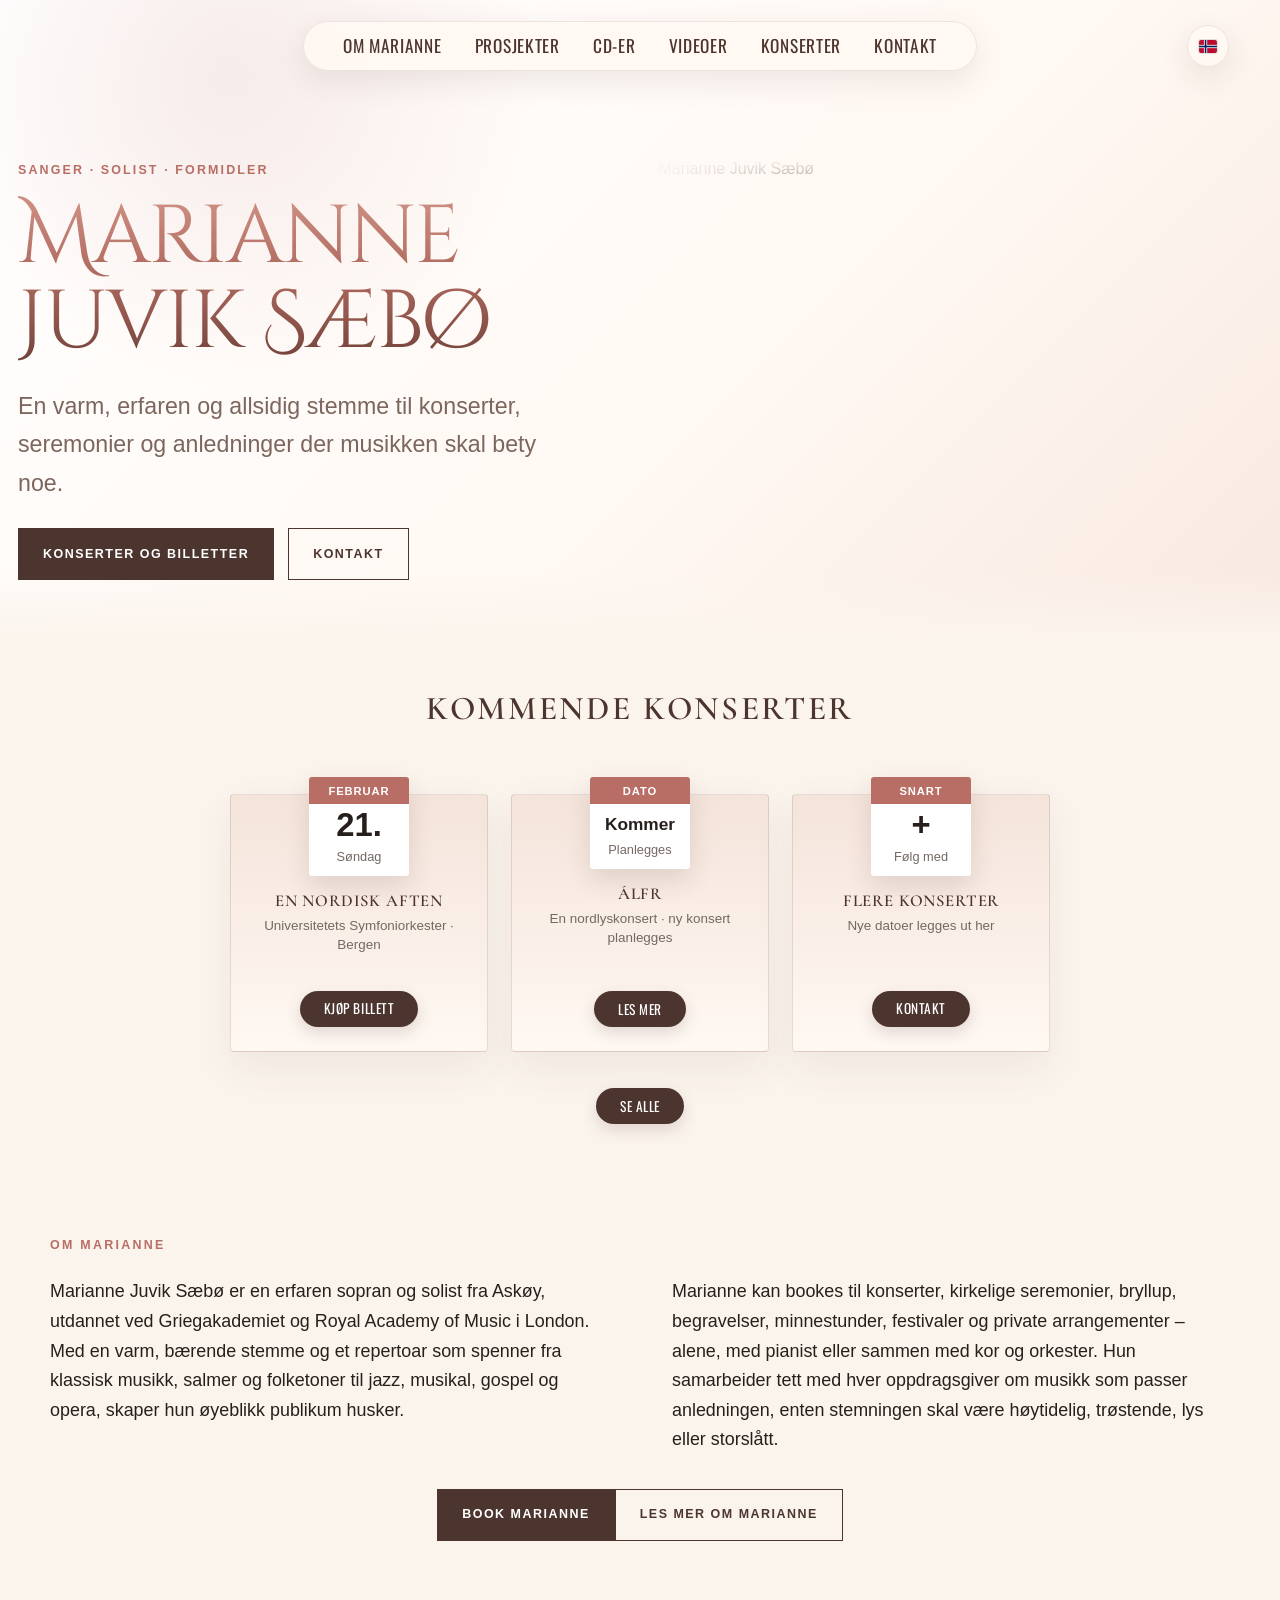
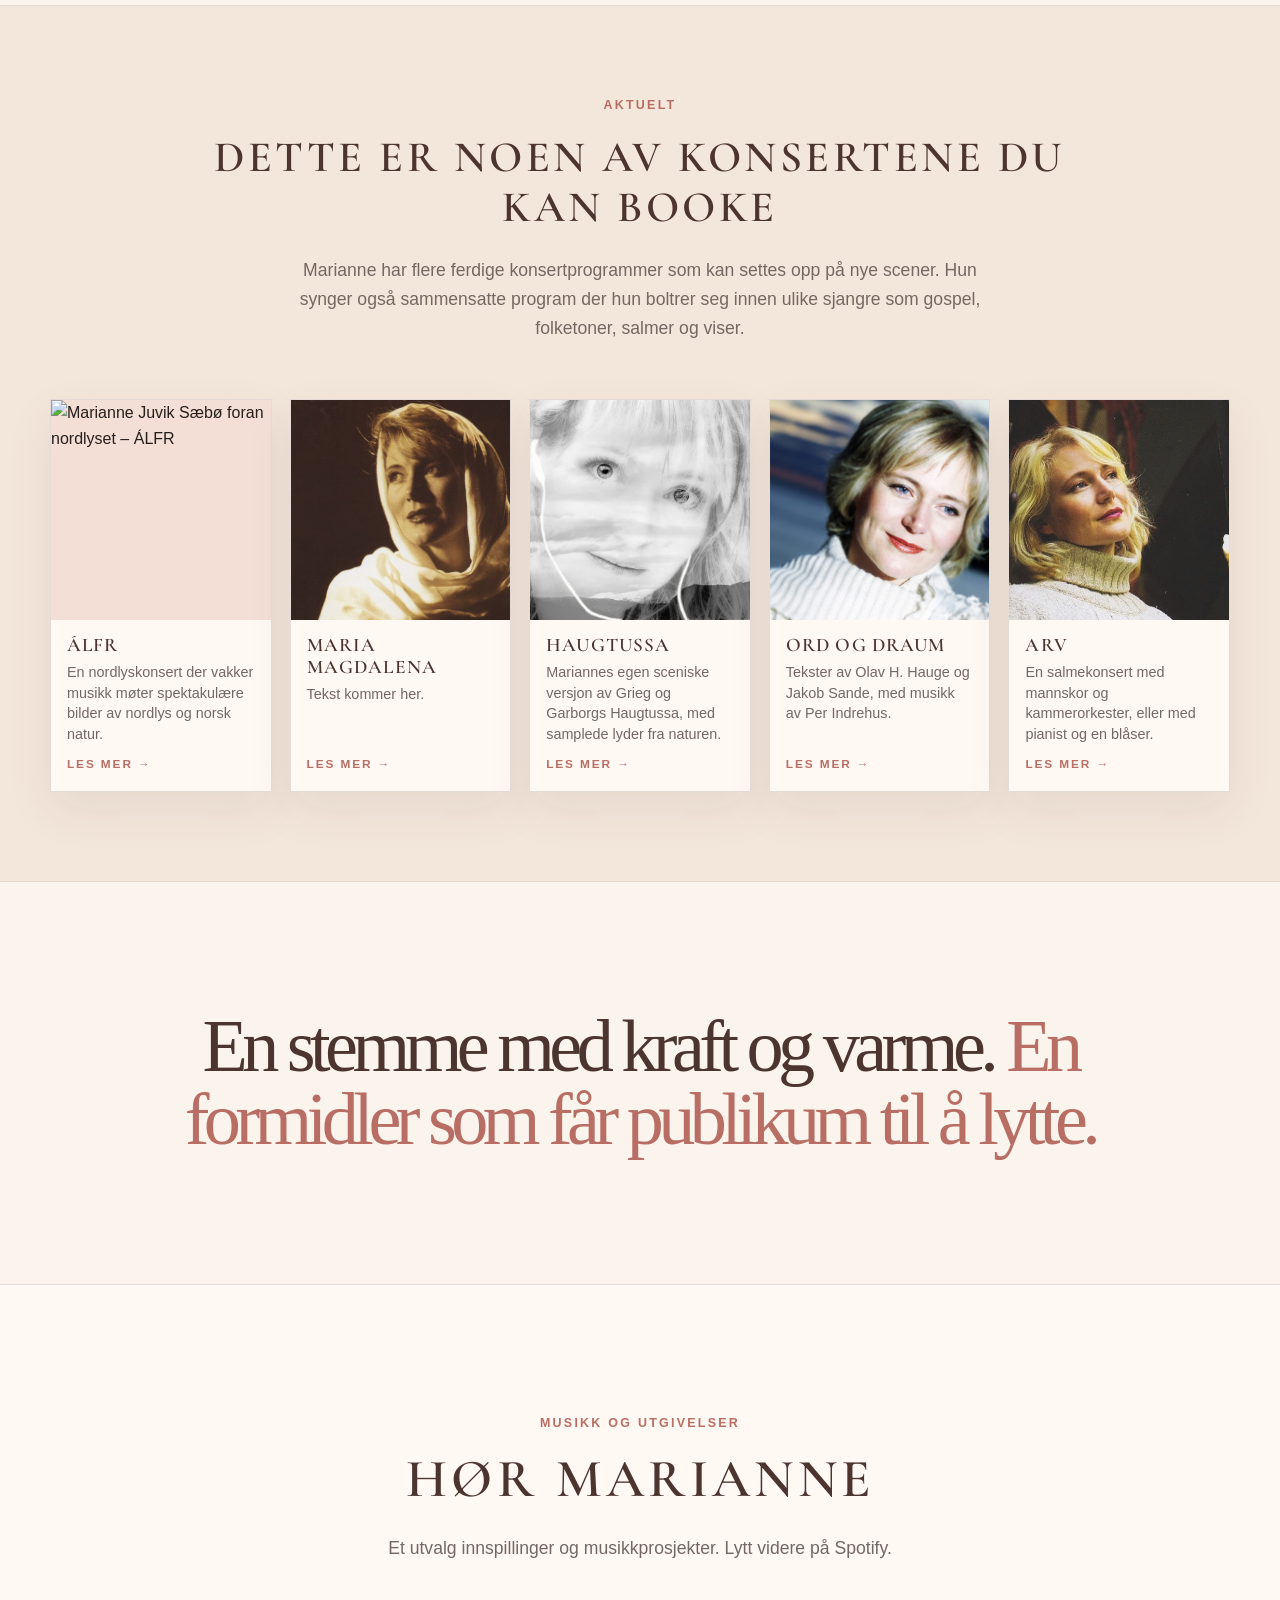
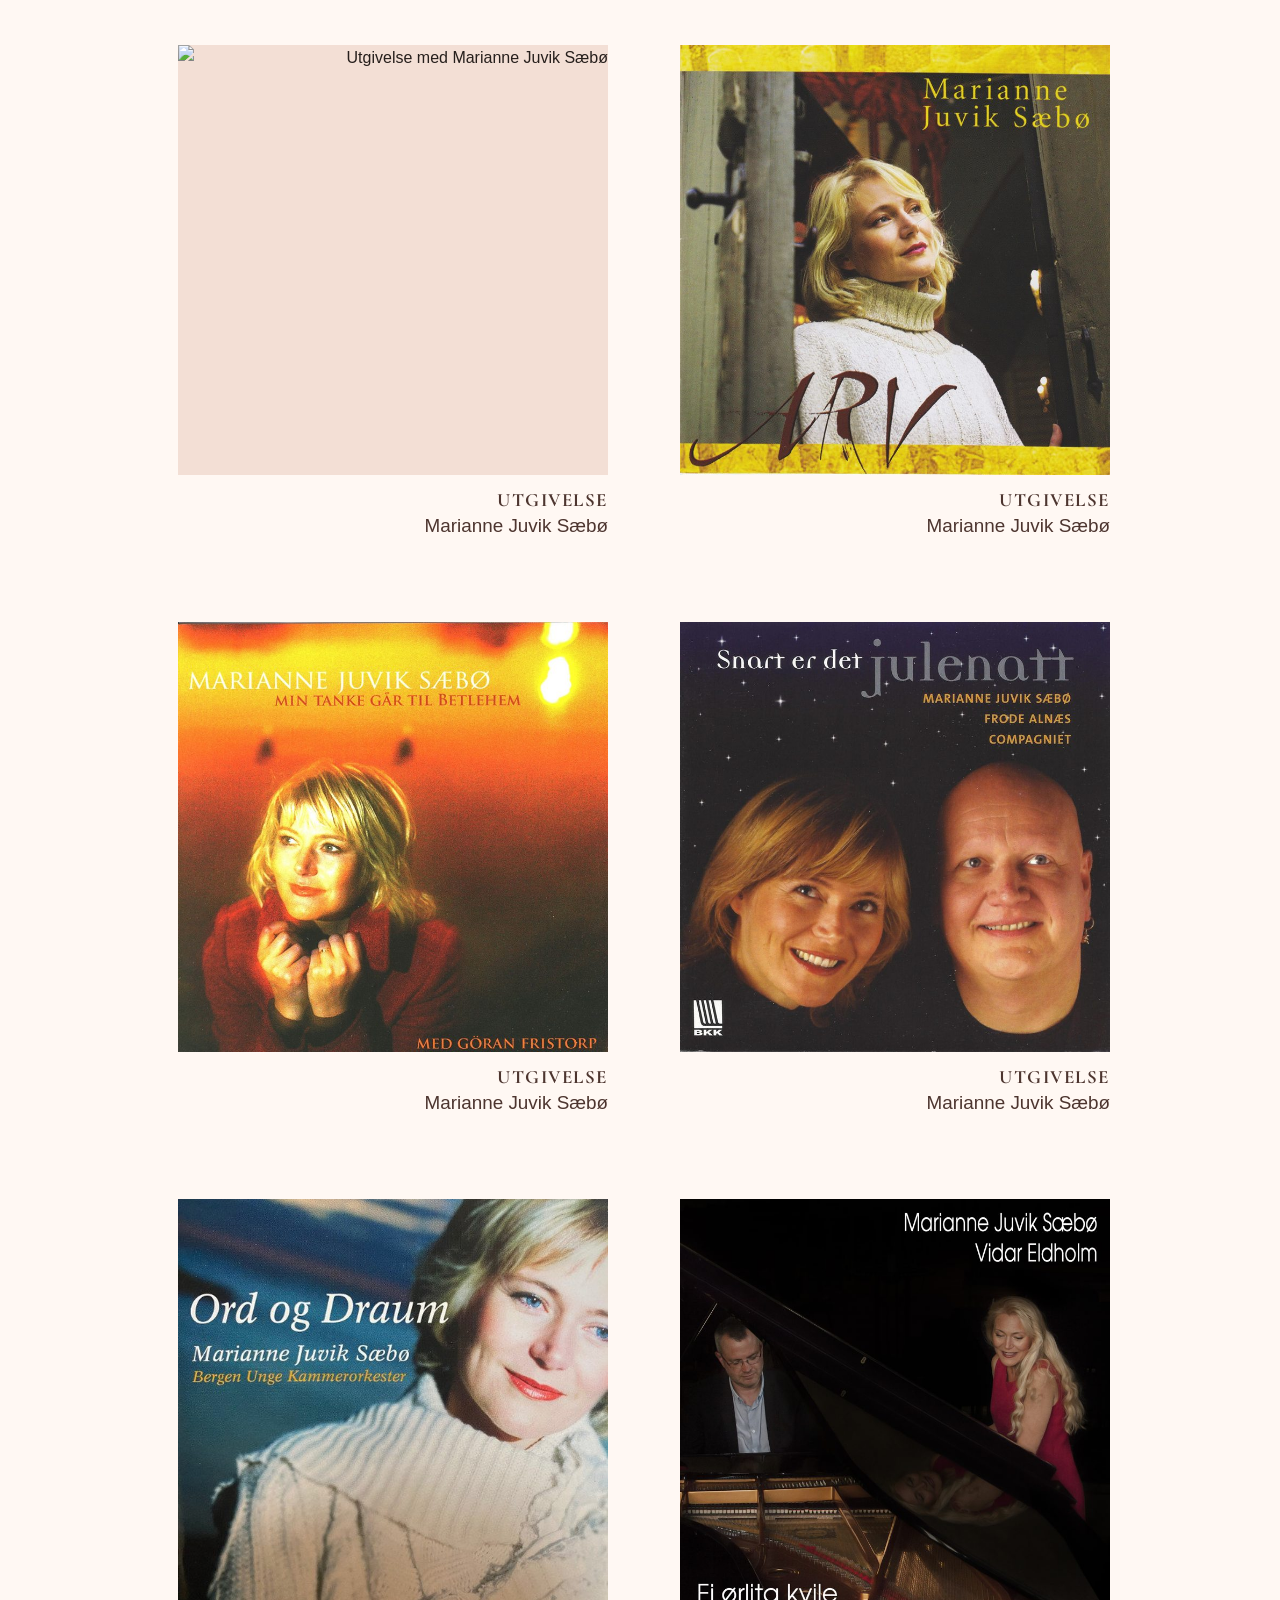
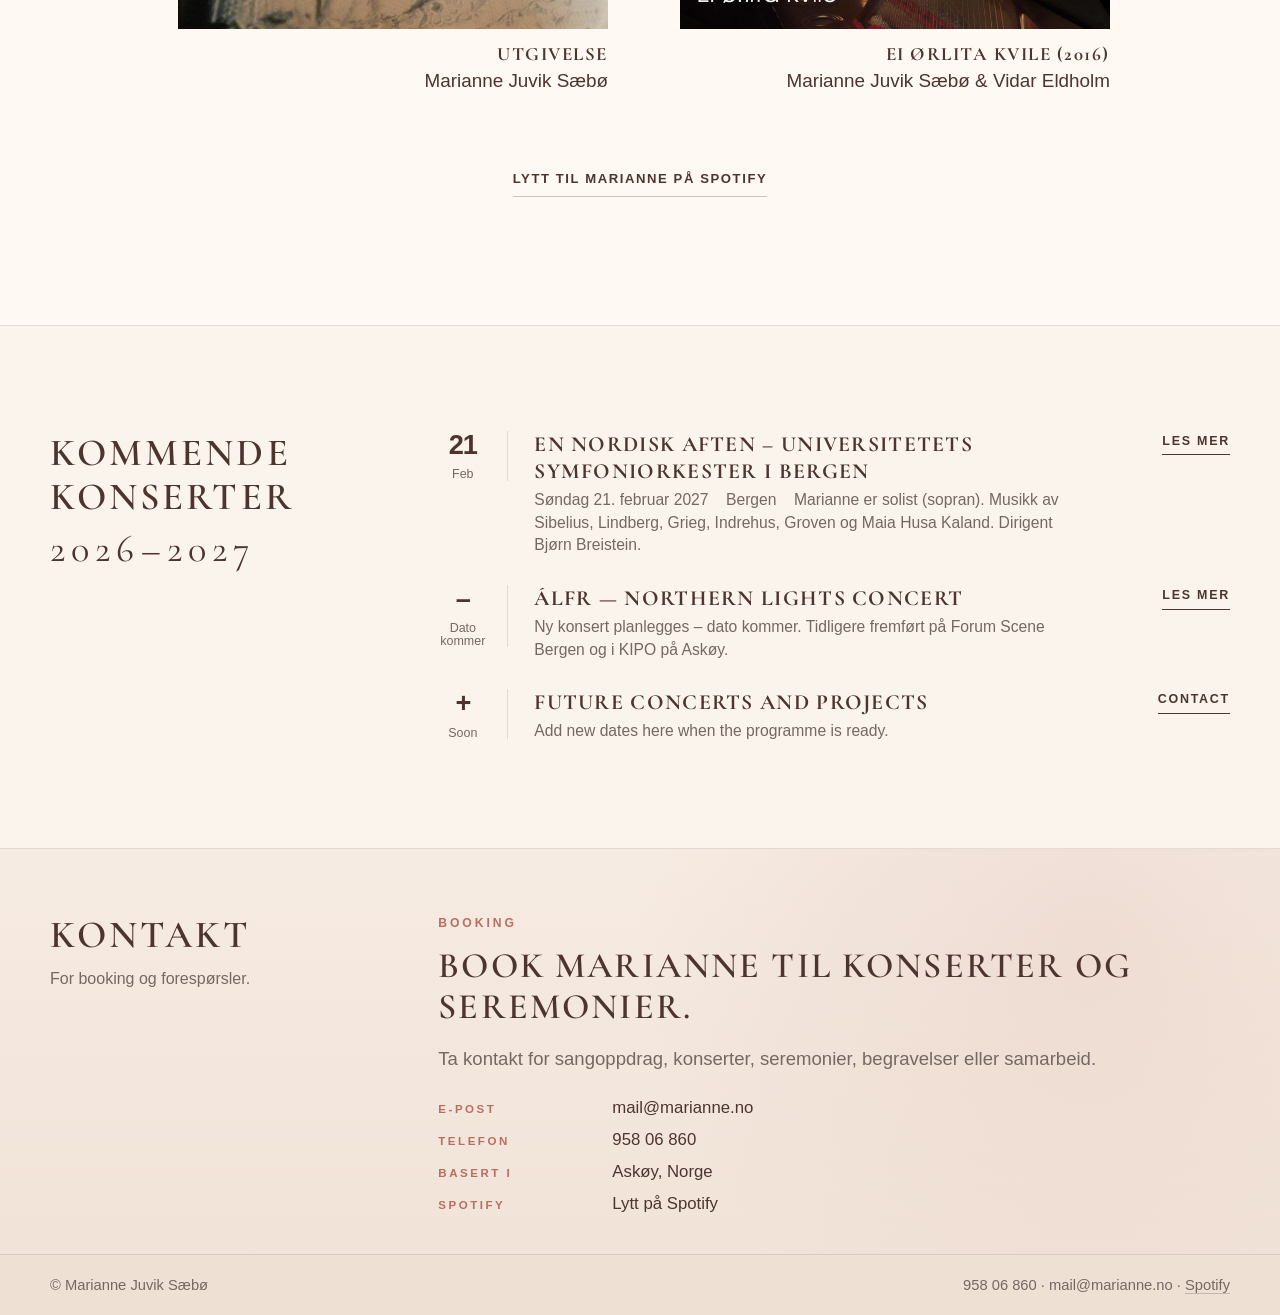
==== commit 7d6bab75: "Brune knapper igjen i kommende konserter, med runde kanter Co-Authored-By: Claude Opus 5.5 <noreply@" ====
--- a/index.html
+++ b/index.html
@@ -28,7 +28,7 @@
   <link rel="preconnect" href="https://fonts.googleapis.com">
   <link rel="preconnect" href="https://fonts.gstatic.com" crossorigin>
   <link href="https://fonts.googleapis.com/css2?family=Cinzel+Decorative:wght@400;700&family=Cormorant+Garamond:wght@600;700&family=Oswald:wght@400;500&display=swap" rel="stylesheet">
-  <link rel="stylesheet" href="om-marianne.css?v=20261017f">
+  <link rel="stylesheet" href="om-marianne.css?v=20261017g">
 
   <script>
     try {
@@ -474,9 +474,9 @@
       }
     });
   </script>
-  <script src="effects.js?v=20261017f"></script>
-  <script src="lang-om-marianne.js?v=20261017f"></script>
-  <script src="i18n.js?v=20261017f"></script>
+  <script src="effects.js?v=20261017g"></script>
+  <script src="lang-om-marianne.js?v=20261017g"></script>
+  <script src="i18n.js?v=20261017g"></script>
 
 </body>
 </html>
--- a/om-marianne.css
+++ b/om-marianne.css
@@ -2572,25 +2572,15 @@
   }
 }
 
-/* ---------- Knappene i «Kommende konserter»: avrundet som menyen, i roségull som navnet ----------
-   Gradienten er dobbelt så høy som knappen: øverste halvdel vises normalt,
-   og den mørkere nederste halvdelen glir inn ved hover. */
+/* ---------- Knappene i «Kommende konserter»: avrundet som menyen ---------- */
 
 .upcoming-button {
   padding: 0 24px;
   border-radius: 999px;
-  background: linear-gradient(180deg, #d59a8c 0%, #c88a7e 50%, #ad6b61 100%);
-  background-size: 100% 200%;
-  background-position: 0 0;
-  box-shadow: 0 6px 16px rgba(207, 145, 132, 0.28);
-  font-weight: 500;
-  text-shadow: 0 1px 2px rgba(110, 58, 50, 0.35);
-  transition: background-position 0.3s ease, box-shadow 0.2s ease, transform 0.2s ease;
+  box-shadow: 0 6px 16px rgba(77, 53, 47, 0.16);
+  transition: background 0.2s ease, box-shadow 0.2s ease, transform 0.2s ease;
 }
 
 .upcoming-button:hover {
-  background: linear-gradient(180deg, #d59a8c 0%, #c88a7e 50%, #ad6b61 100%);
-  background-size: 100% 200%;
-  background-position: 0 100%;
-  box-shadow: 0 8px 20px rgba(143, 84, 75, 0.28);
-}
+  box-shadow: 0 8px 20px rgba(184, 110, 101, 0.24);
+}
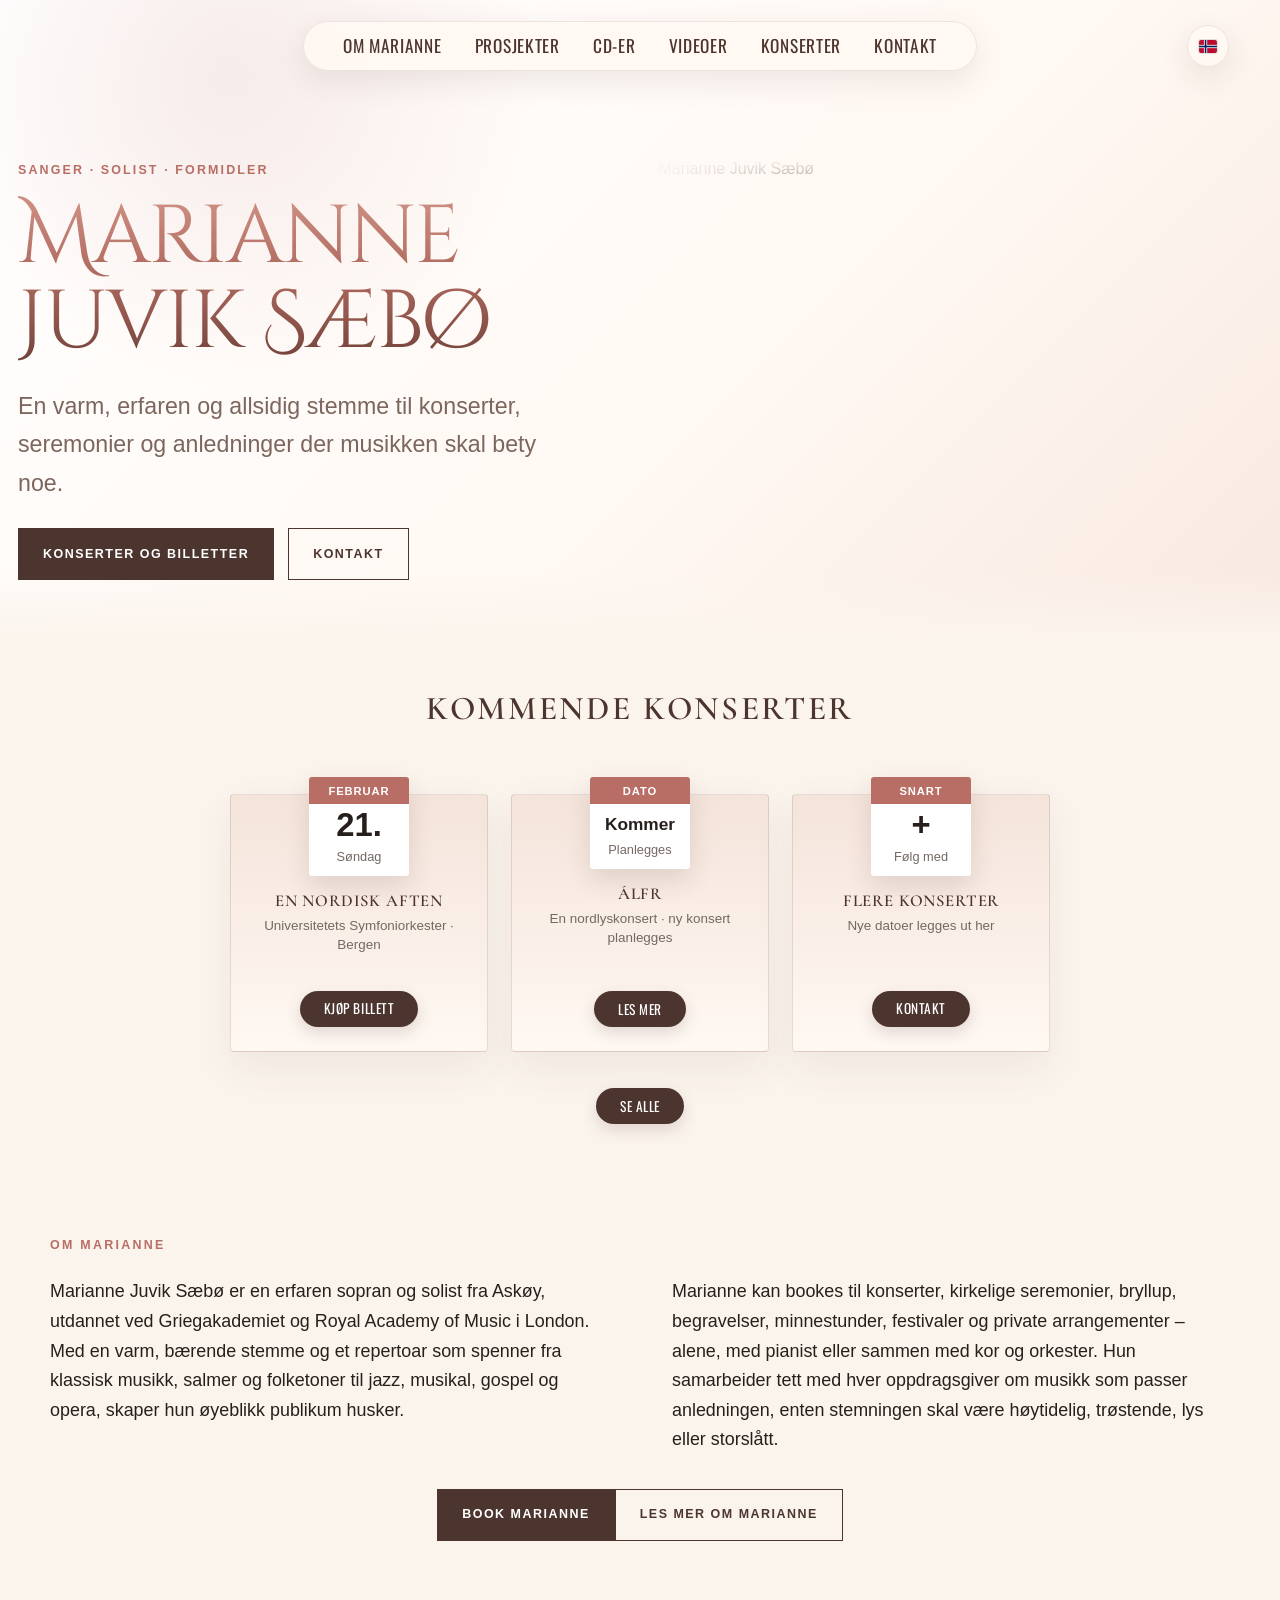
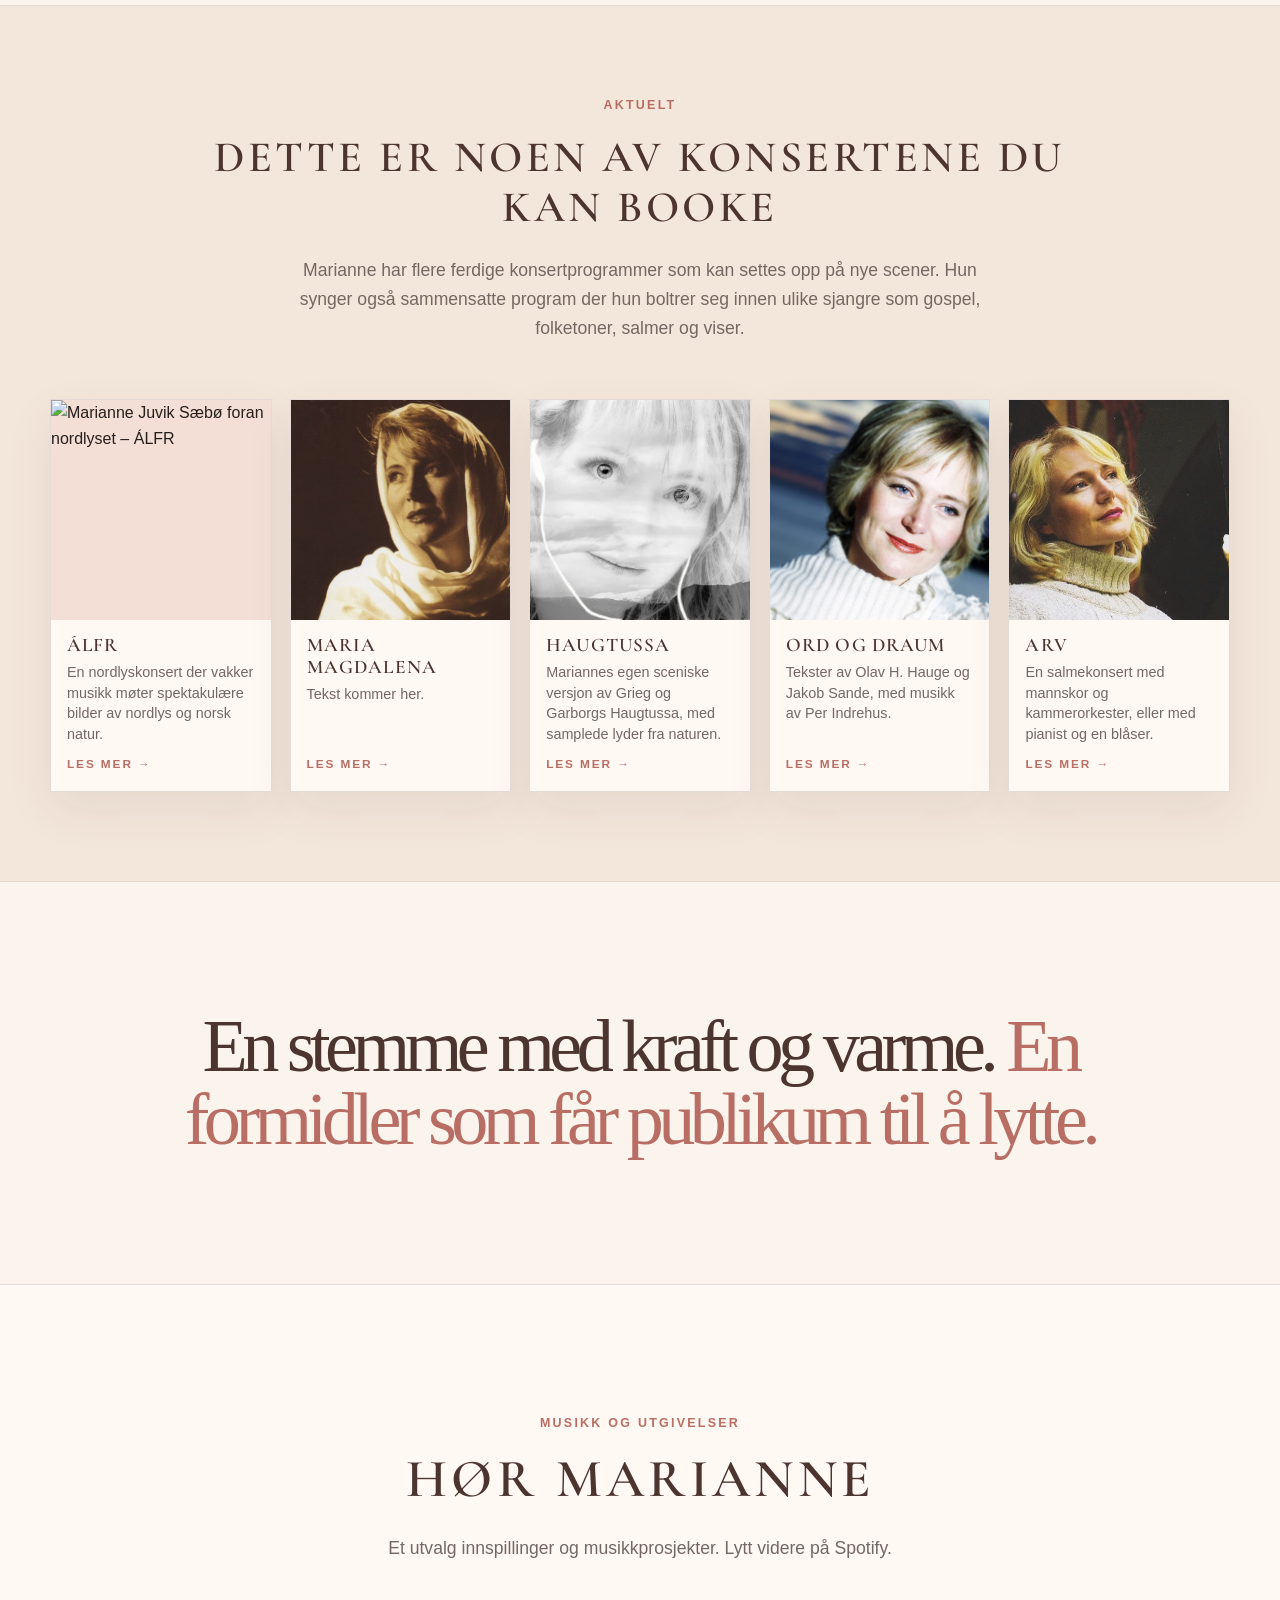
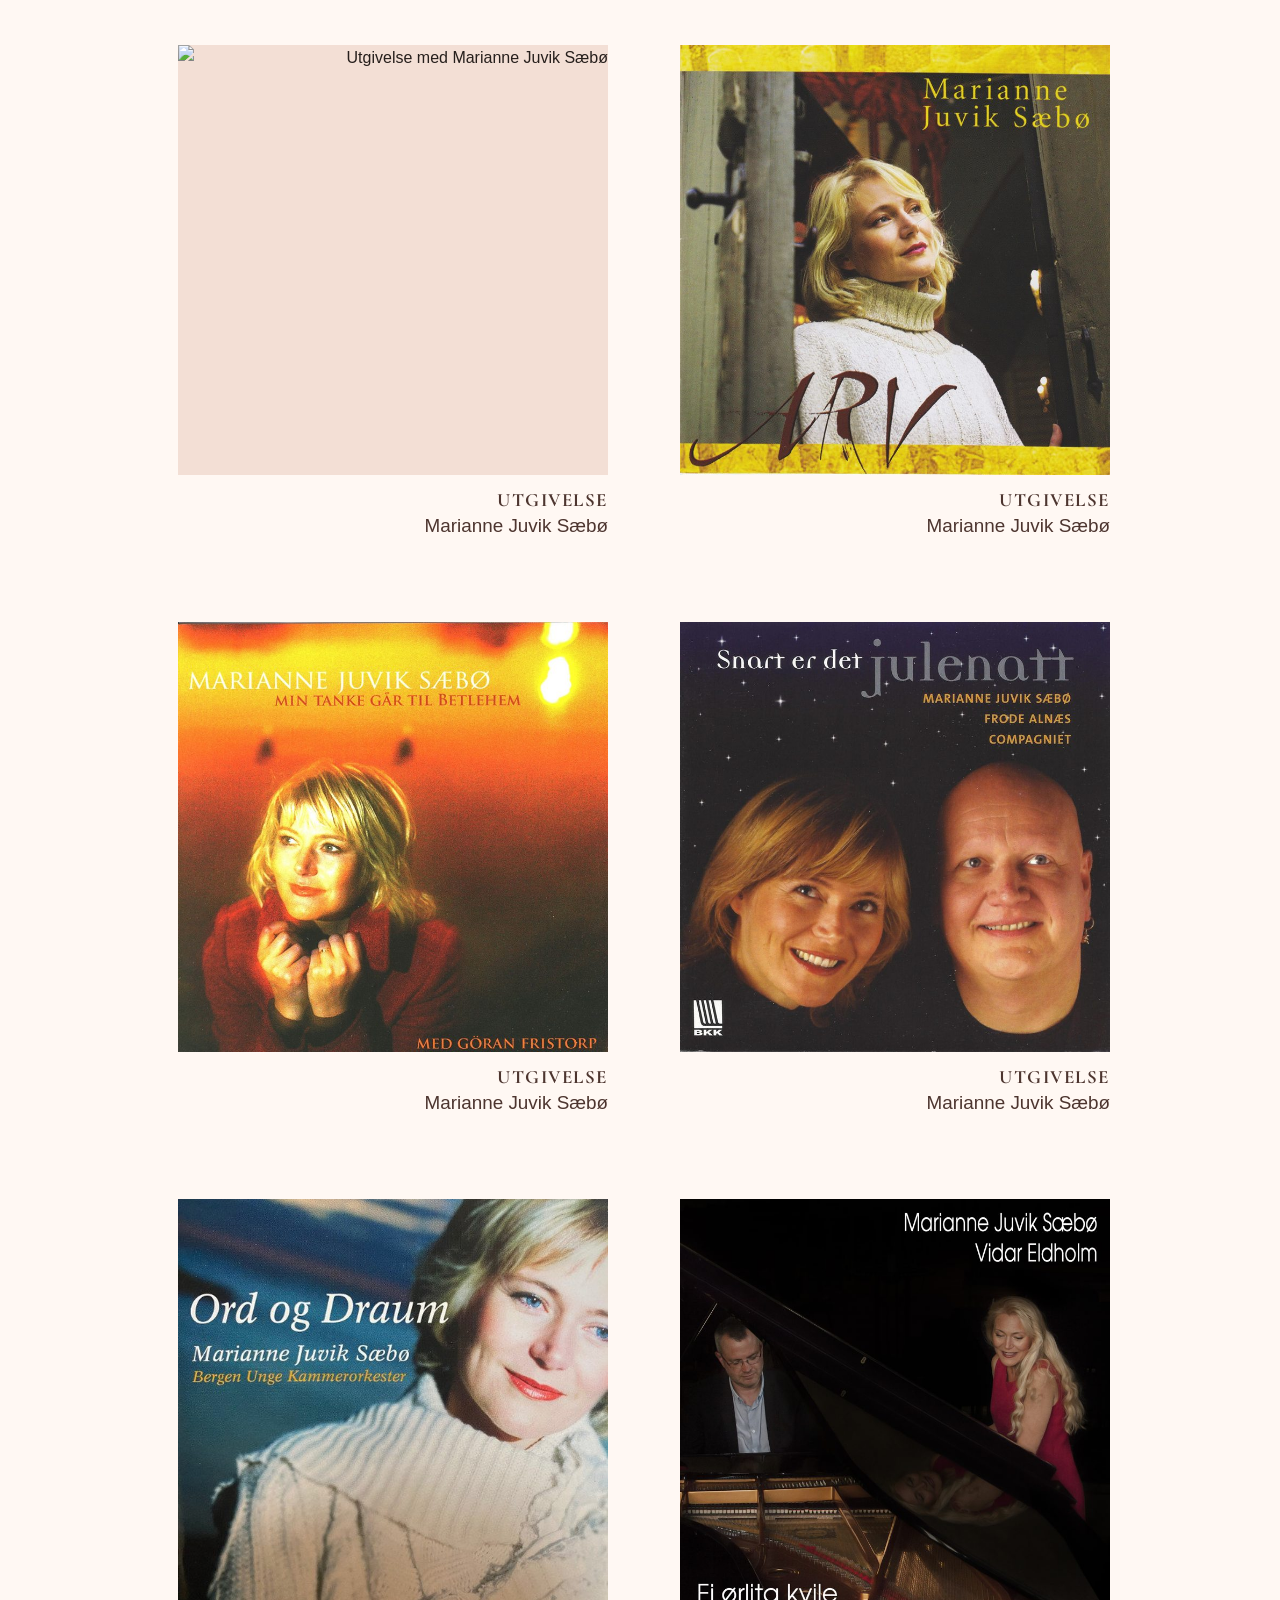
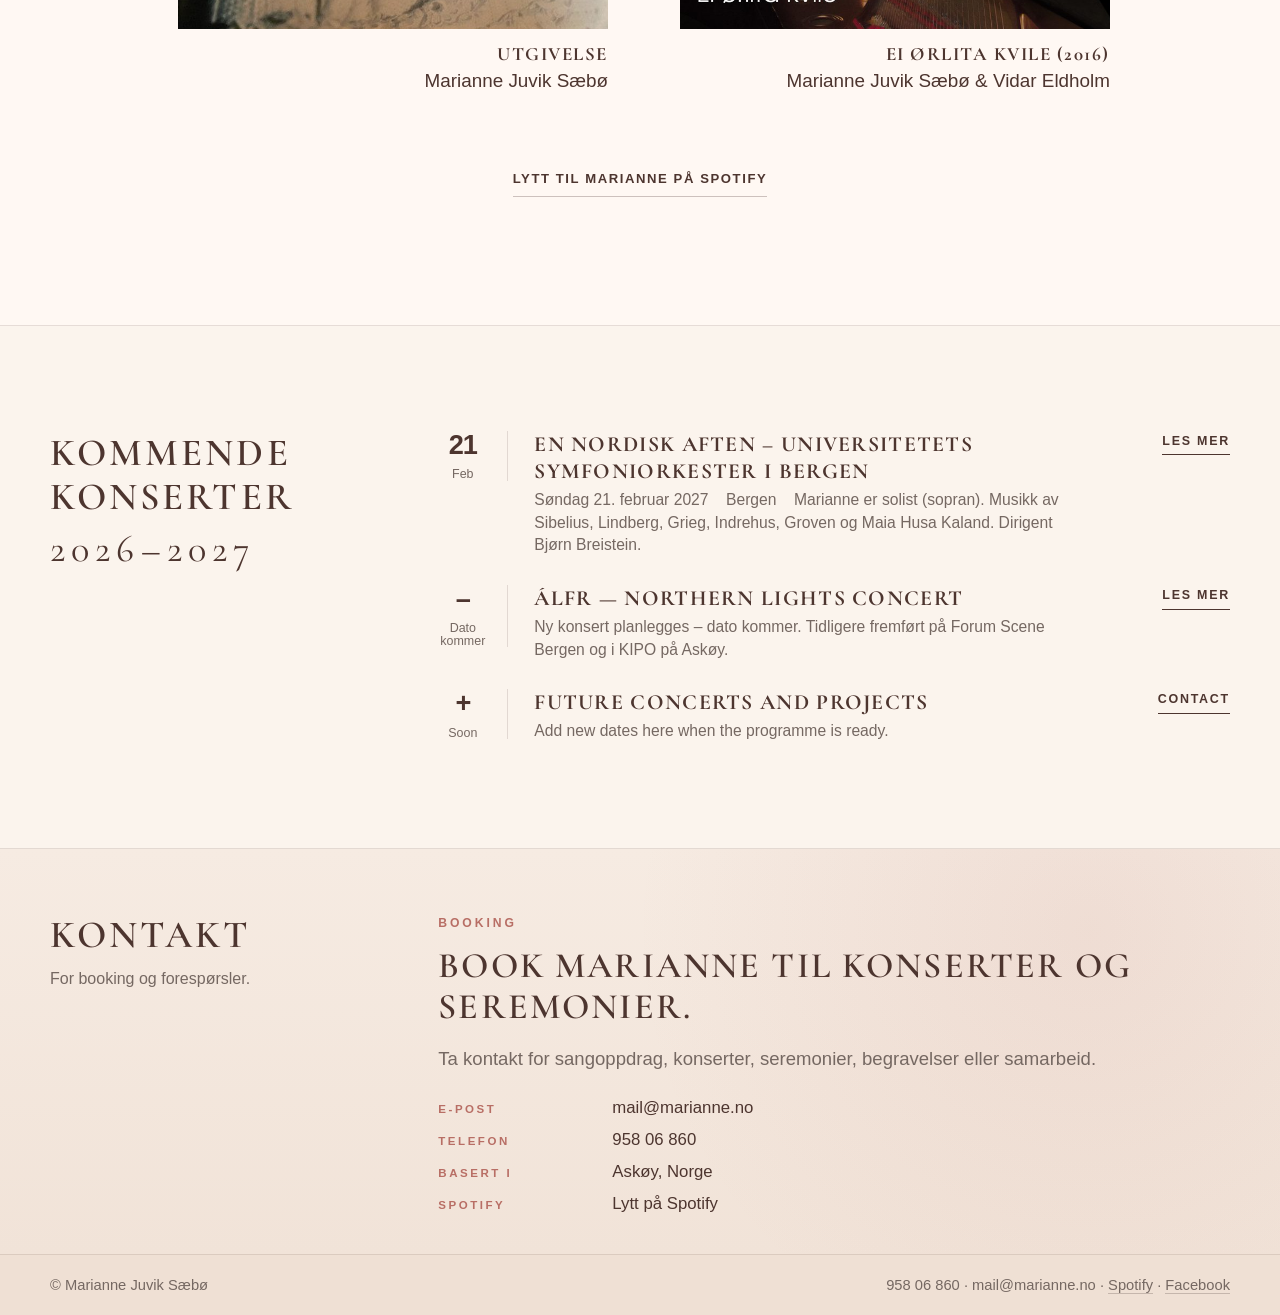
==== commit 9e780974: "Lenke til Facebook-siden til Marianne i footeren Co-Authored-By: Claude Opus 5.5 <noreply@anthropic." ====
--- a/index.html
+++ b/index.html
@@ -28,7 +28,7 @@
   <link rel="preconnect" href="https://fonts.googleapis.com">
   <link rel="preconnect" href="https://fonts.gstatic.com" crossorigin>
   <link href="https://fonts.googleapis.com/css2?family=Cinzel+Decorative:wght@400;700&family=Cormorant+Garamond:wght@600;700&family=Oswald:wght@400;500&display=swap" rel="stylesheet">
-  <link rel="stylesheet" href="om-marianne.css?v=20261017g">
+  <link rel="stylesheet" href="om-marianne.css?v=20261017h">
 
   <script>
     try {
@@ -439,7 +439,8 @@
       <div>© Marianne Juvik Sæbø</div>
       <div>
         958 06 860 · mail@marianne.no ·
-        <a href="https://open.spotify.com/artist/4wa090fi4INwSp9NUM6Z8h" target="_blank" rel="noopener">Spotify</a>
+        <a href="https://open.spotify.com/artist/4wa090fi4INwSp9NUM6Z8h" target="_blank" rel="noopener">Spotify</a> ·
+        <a href="https://www.facebook.com/marianneskonserter" target="_blank" rel="noopener">Facebook</a>
       </div>
     </div>
   </footer>
@@ -474,9 +475,9 @@
       }
     });
   </script>
-  <script src="effects.js?v=20261017g"></script>
-  <script src="lang-om-marianne.js?v=20261017g"></script>
-  <script src="i18n.js?v=20261017g"></script>
+  <script src="effects.js?v=20261017h"></script>
+  <script src="lang-om-marianne.js?v=20261017h"></script>
+  <script src="i18n.js?v=20261017h"></script>
 
 </body>
 </html>
--- a/om-marianne.css
+++ b/om-marianne.css
@@ -604,7 +604,7 @@
   height: auto;
   aspect-ratio: 4 / 3;
   object-fit: cover;
-  border-radius: 22px;
+  border-radius: 0;
   background: #f3dfd5;
 }
 
@@ -1410,7 +1410,7 @@
   }
 
   .gallery-item img {
-    border-radius: 16px;
+    border-radius: 0;
   }
 
   .gallery-item figcaption {
